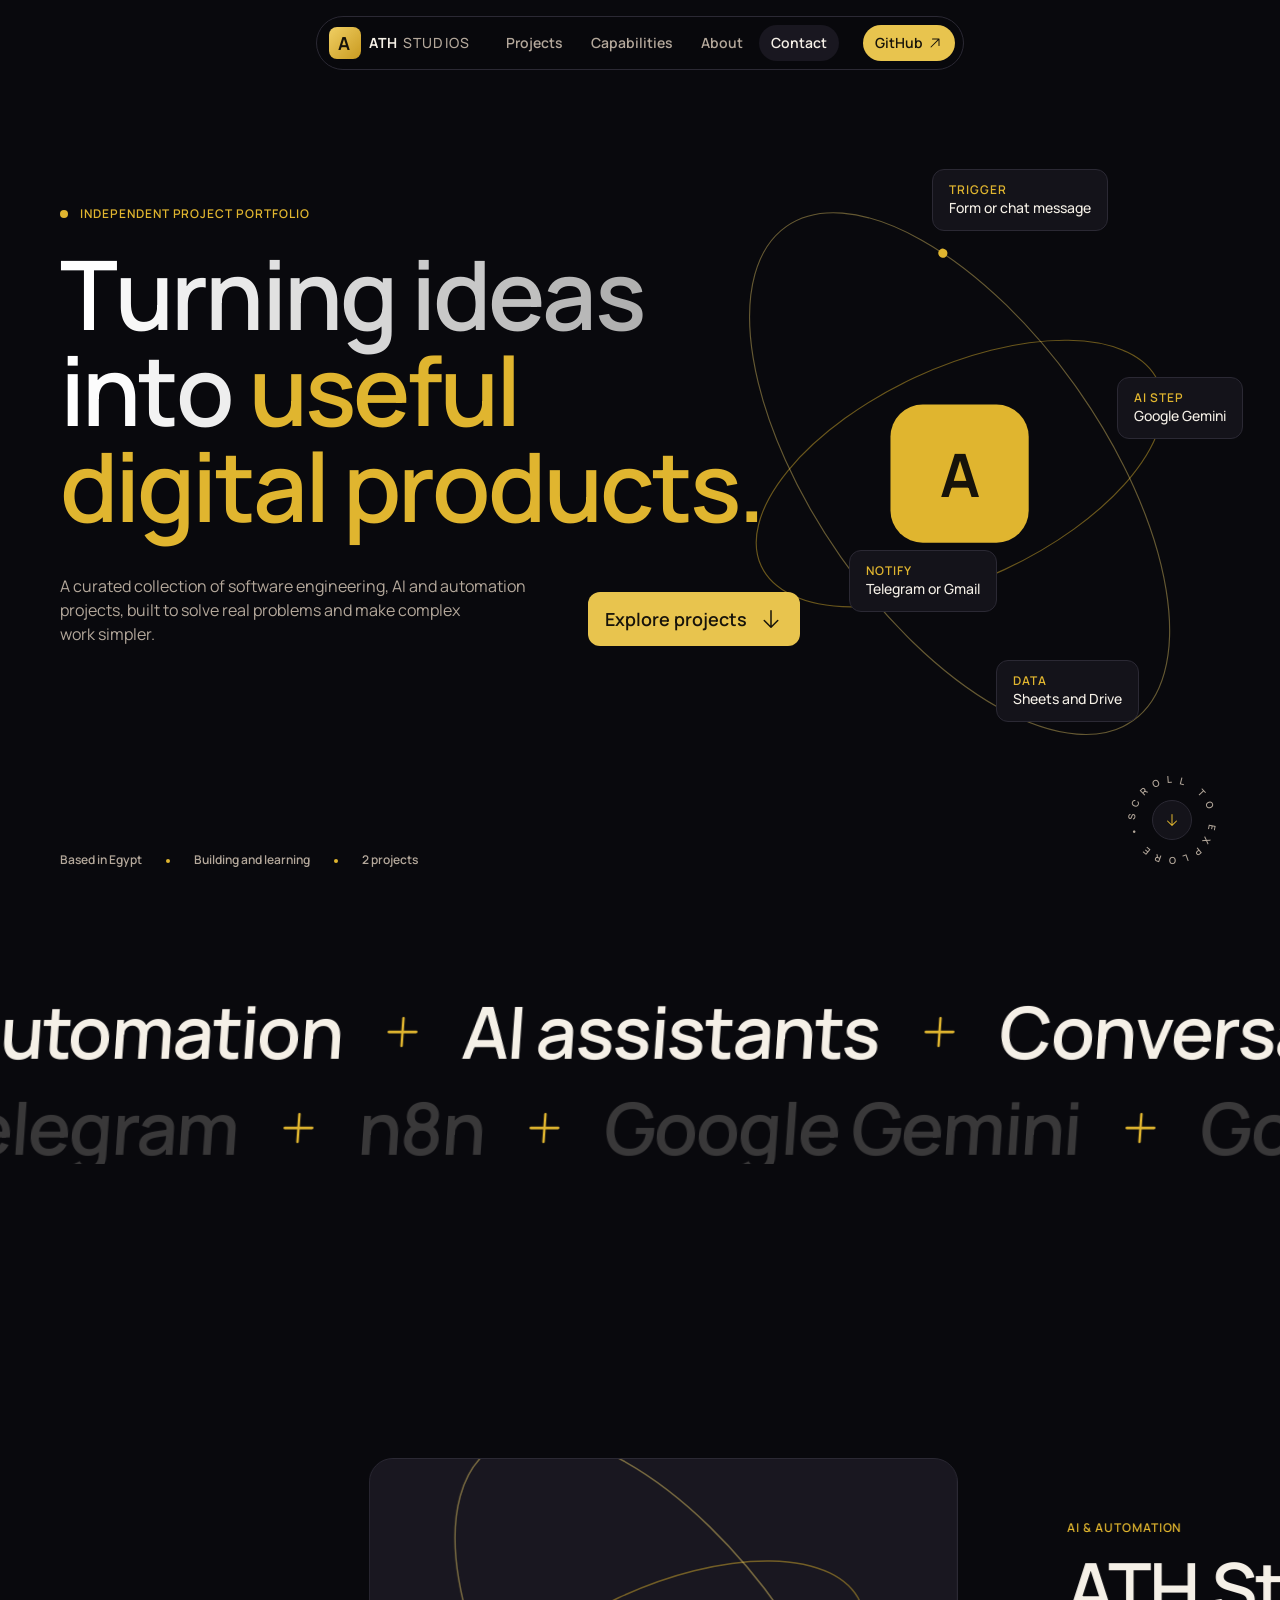
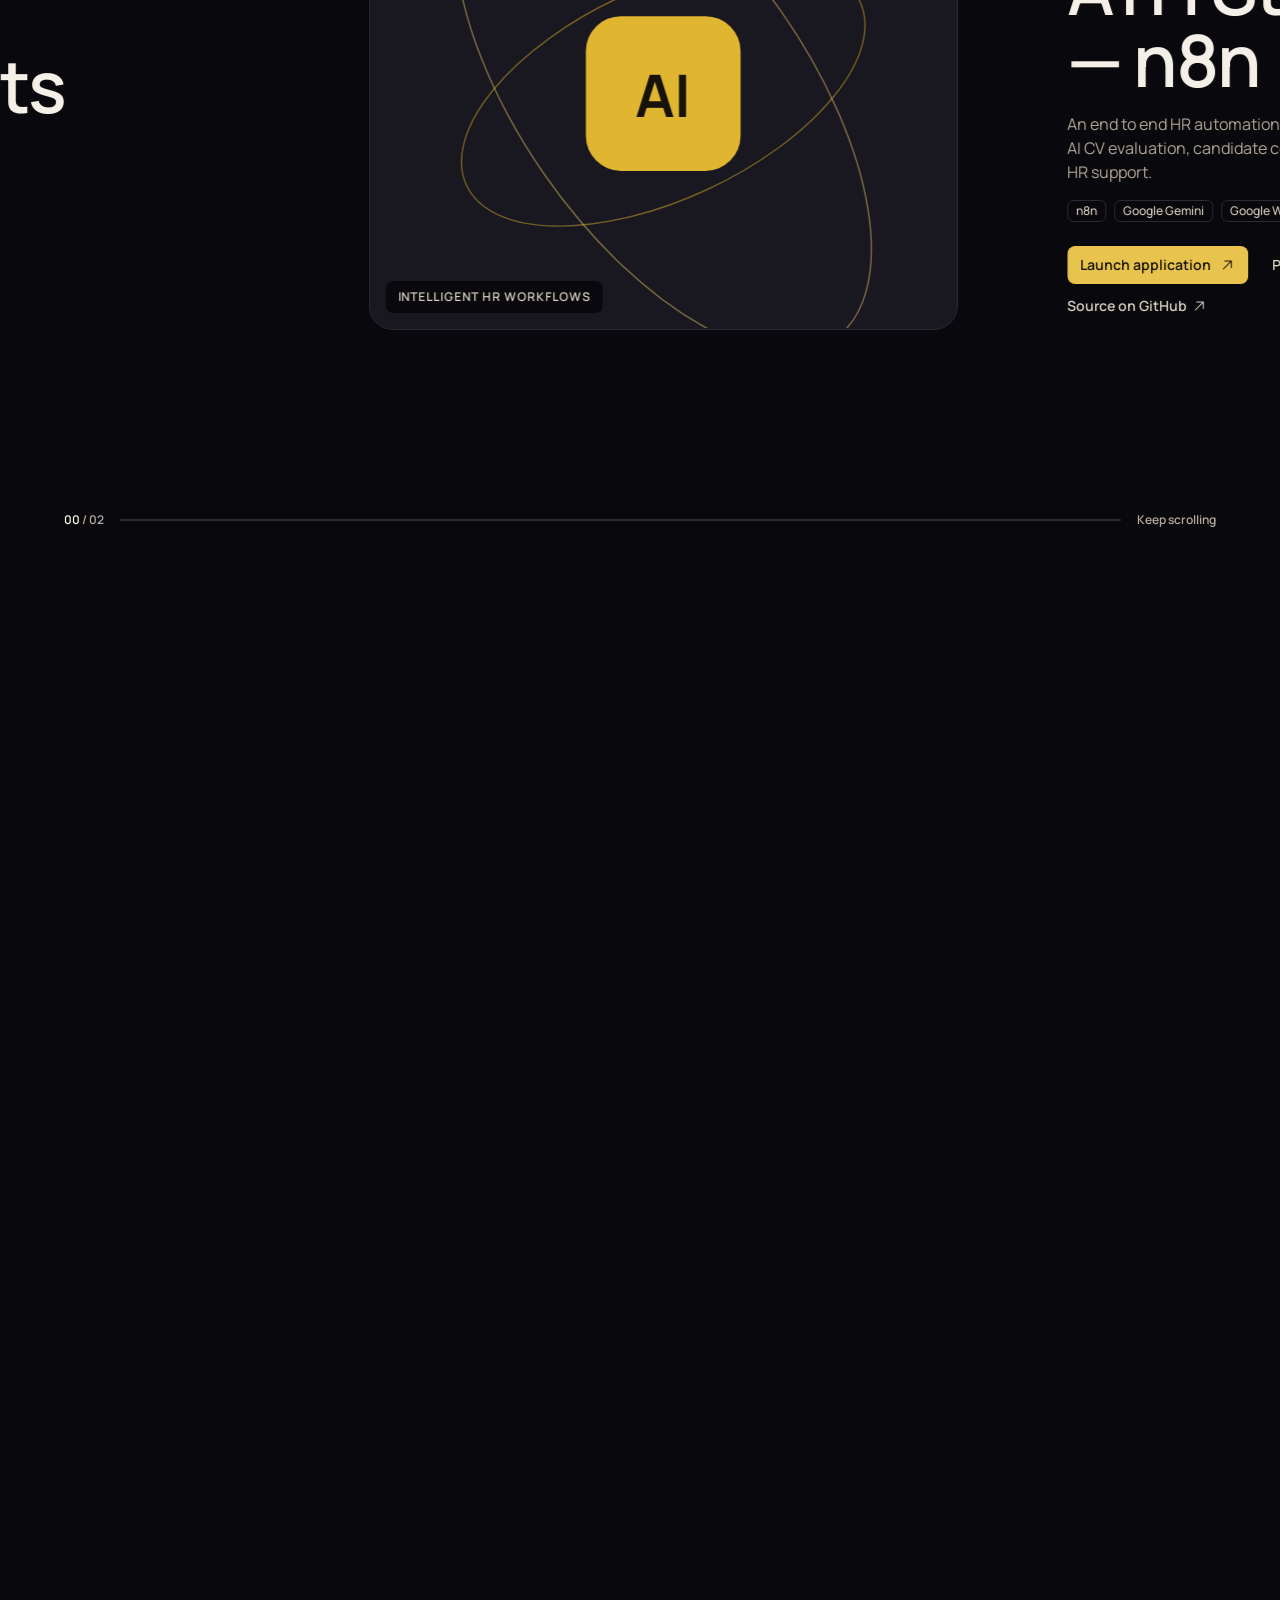
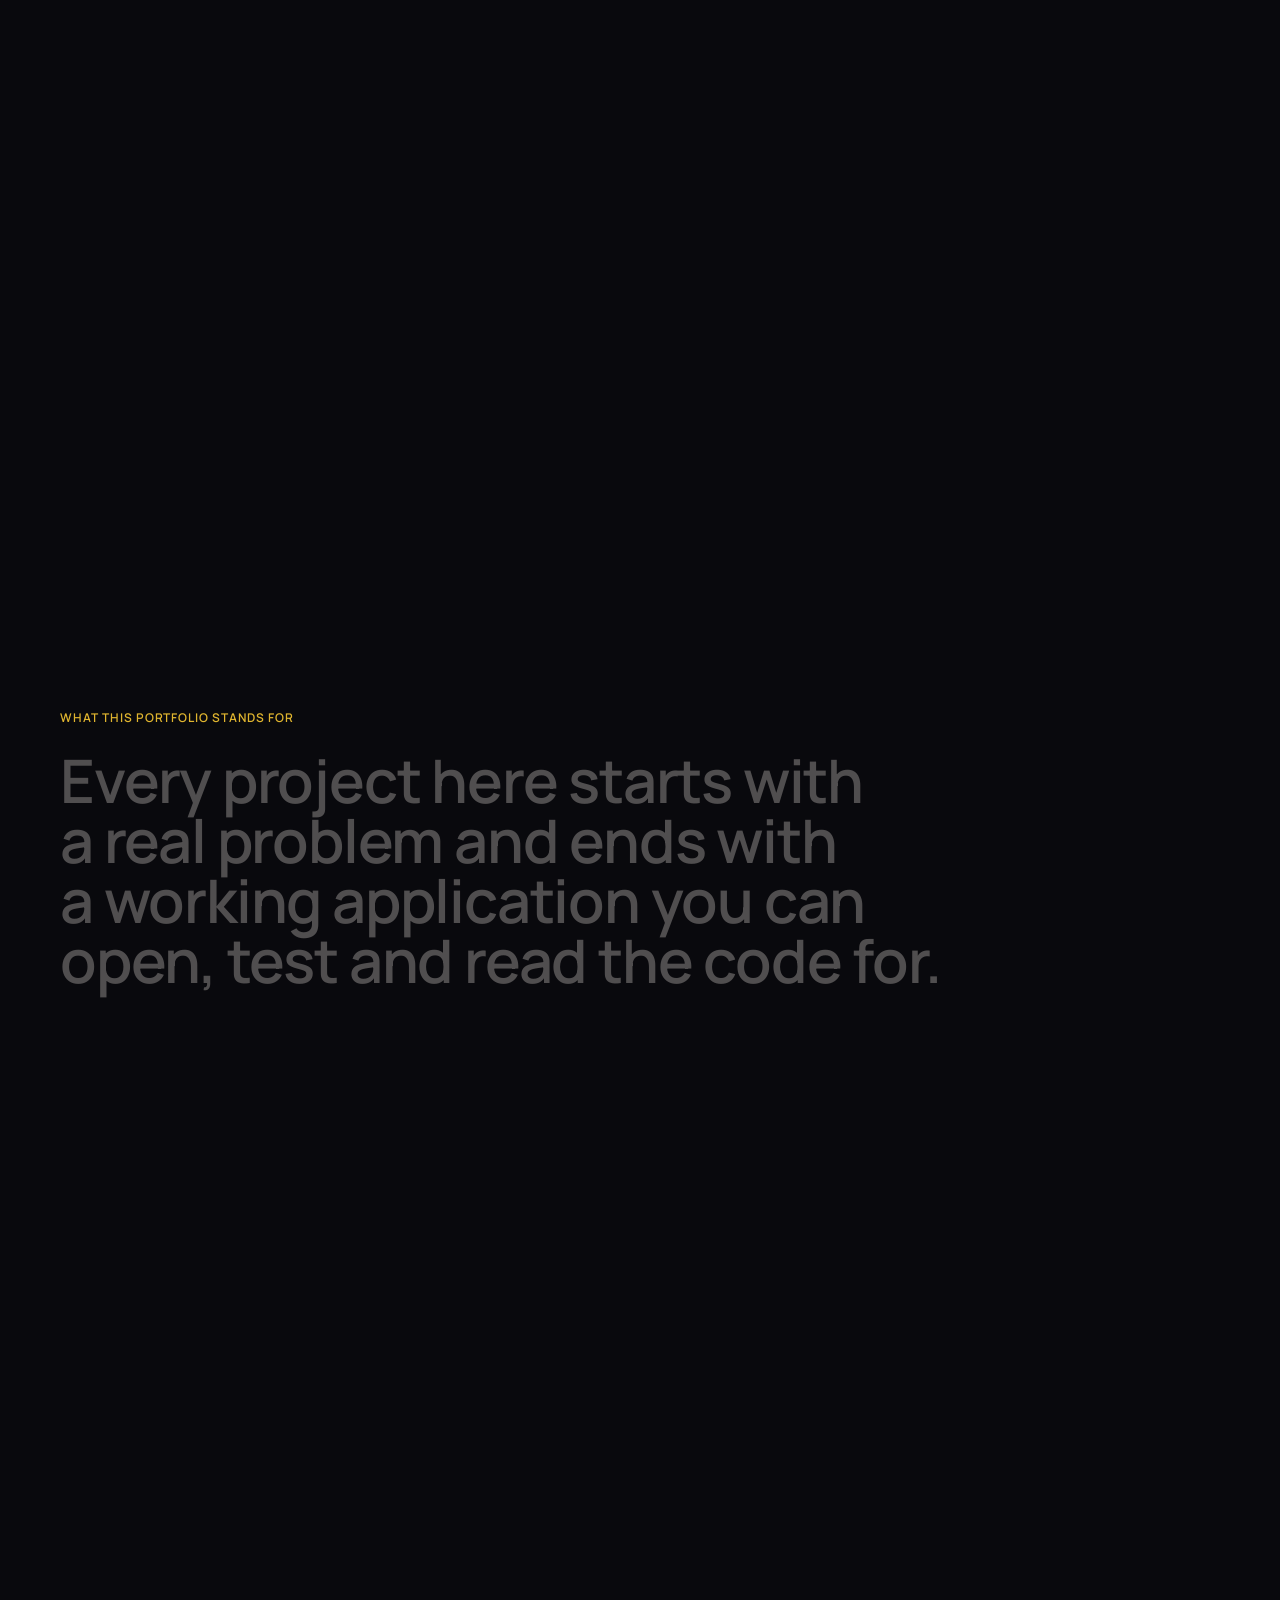
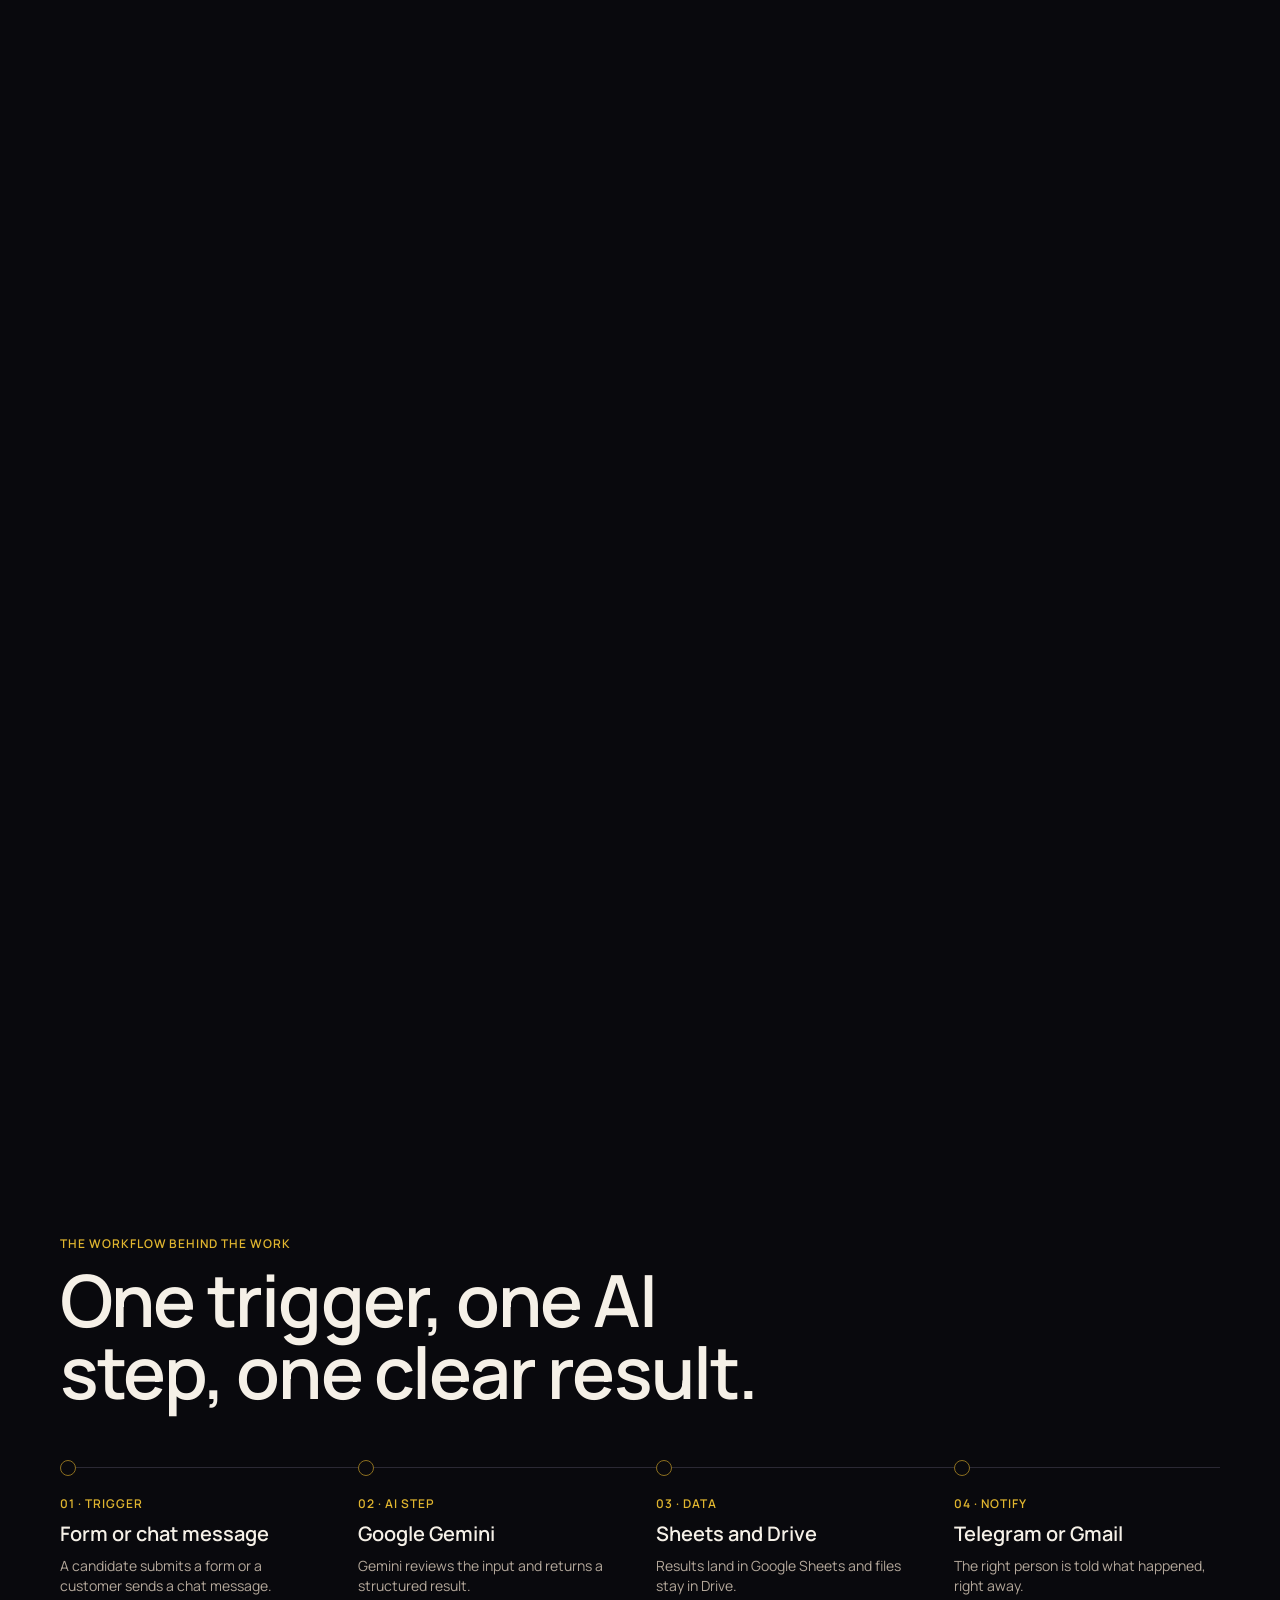
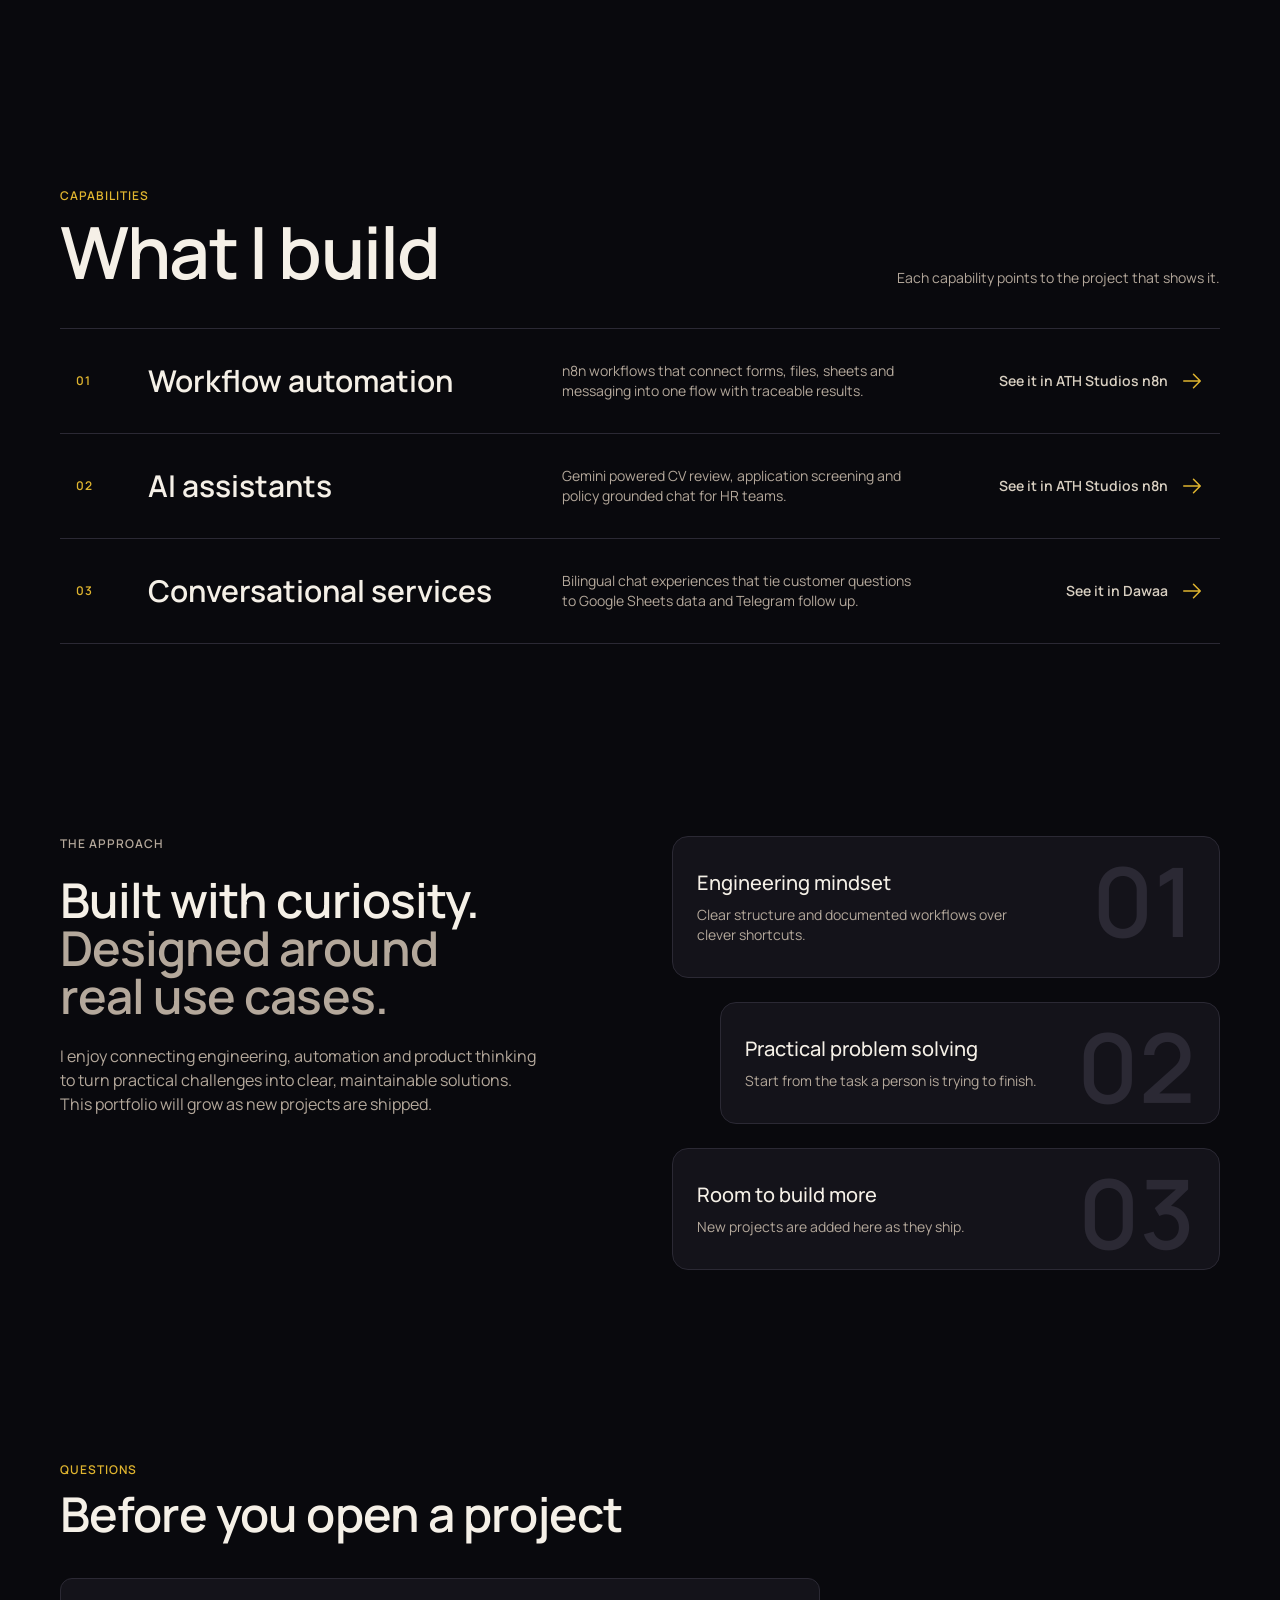
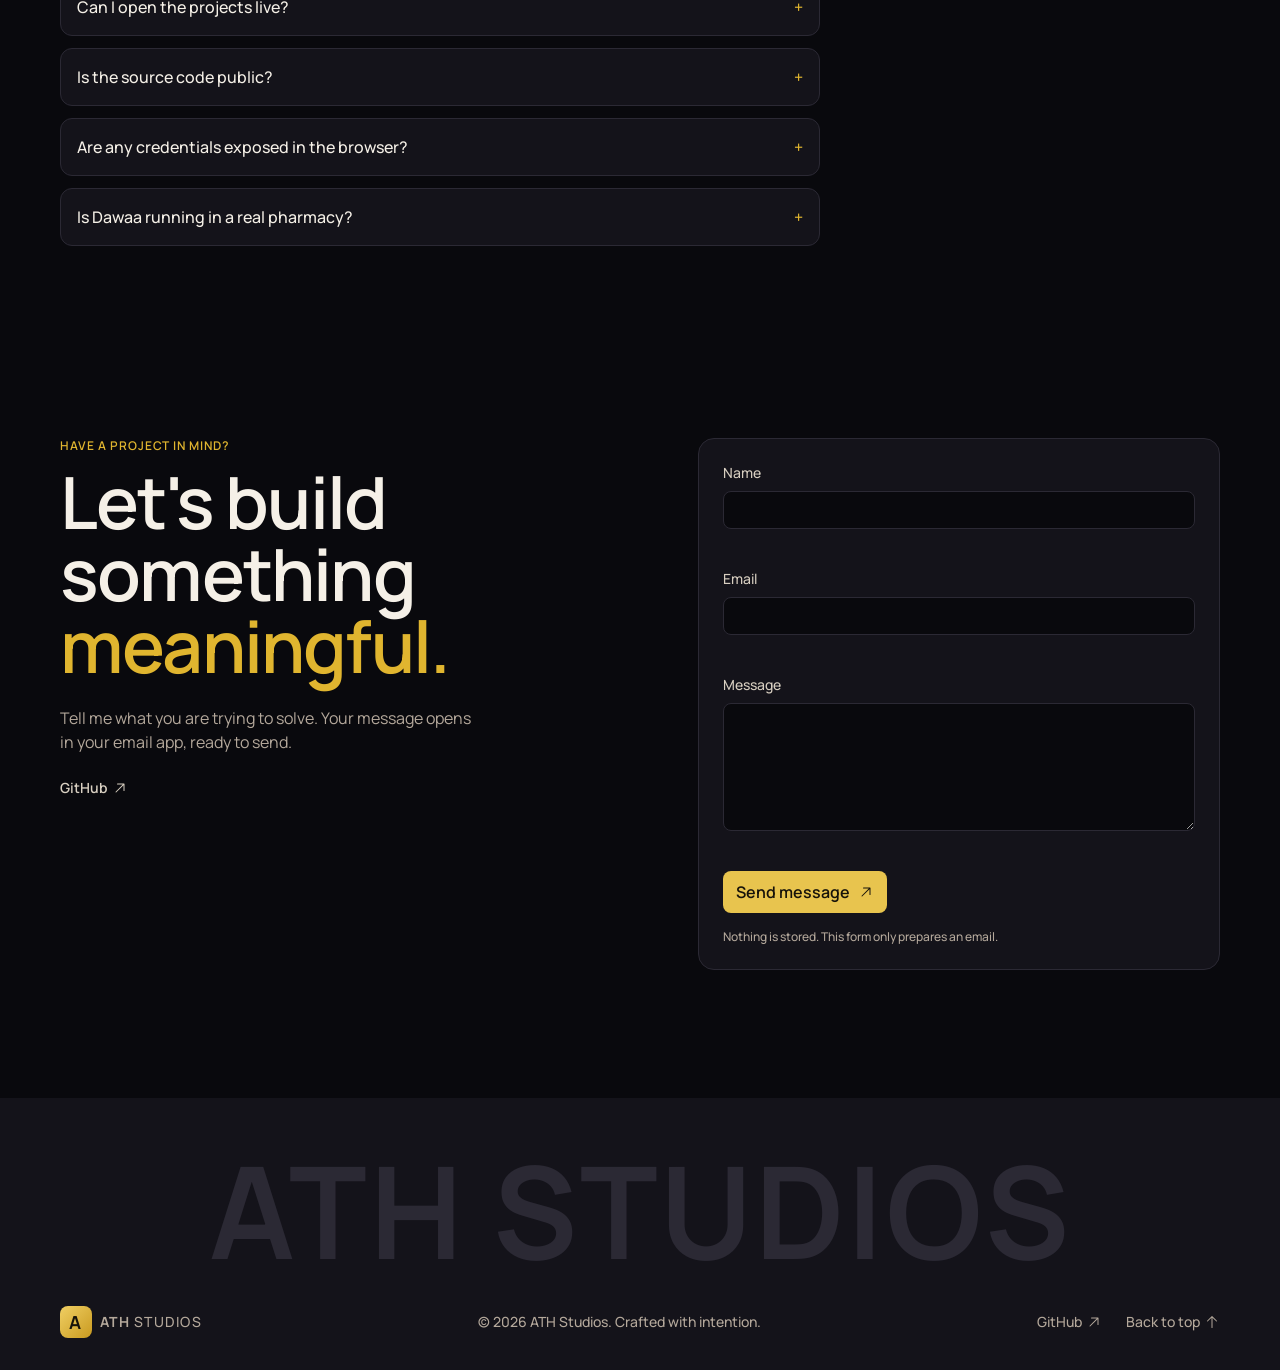
==== index.html @ 16afdf6a "Add files via upload" ====
<!doctype html>
<html lang="en">
<head>
<meta charset="utf-8"><meta name="viewport" content="width=device-width, initial-scale=1">
<title>ATH Studios | Software, AI and automation projects by Ahmed Tarek</title>
<meta name="description" content="ATH Studios is a portfolio of software engineering, AI and automation projects by Ahmed Tarek, built with n8n, Google Gemini and Google Workspace.">
<meta name="theme-color" content="#09090d"><meta name="color-scheme" content="dark"><link rel="canonical" href="https://ahmedtarek1967.github.io/ATH-Studios-Portfolio/">
<meta property="og:type" content="website"><meta property="og:title" content="ATH Studios | Selected projects"><meta property="og:description" content="Software, AI and automation projects built to solve real problems."><meta property="og:url" content="https://ahmedtarek1967.github.io/ATH-Studios-Portfolio/"><meta name="twitter:card" content="summary">
<link rel="icon" href="data:image/svg+xml,%3Csvg xmlns='http://www.w3.org/2000/svg' viewBox='0 0 32 32'%3E%3Crect width='32' height='32' rx='8' fill='%23e0b52f'/%3E%3Ctext x='16' y='23' font-size='20' font-weight='700' text-anchor='middle' font-family='sans-serif' fill='%2317130a'%3EA%3C/text%3E%3C/svg%3E">
<link rel="preload" href="assets/fonts/manrope.woff2" as="font" type="font/woff2" crossorigin>
<link rel="stylesheet" href="css/style.css">
<link rel="stylesheet" href="css/landing.css">
<script>document.documentElement.classList.add("js")</script>
<script defer src="js/projects.js"></script><script defer src="js/main.js"></script>
<script type="application/ld+json">{"@context":"https://schema.org","@graph":[{"@type":"WebSite","name":"ATH Studios","url":"https://ahmedtarek1967.github.io/ATH-Studios-Portfolio/"},{"@type":"Person","name":"Ahmed Tarek","sameAs":["https://github.com/AhmedTarek1967"]},{"@type":"FAQPage","mainEntity":[
{"@type":"Question","name":"Can I open the projects live?","acceptedAnswer":{"@type":"Answer","text":"Yes. Each project card has a Launch application button that opens the deployed page. Features that rely on n8n depend on the configured host being online."}},
{"@type":"Question","name":"Is the source code public?","acceptedAnswer":{"@type":"Answer","text":"Yes. Every project links to its public GitHub repository, including exported workflows and documentation."}},
{"@type":"Question","name":"Are any credentials exposed in the browser?","acceptedAnswer":{"@type":"Answer","text":"No. Credentials stay inside n8n, and the static pages never hold API keys or secrets."}},
{"@type":"Question","name":"Is Dawaa running in a real pharmacy?","acceptedAnswer":{"@type":"Answer","text":"No. Dawaa is a concept project that explores a bilingual chat assistant for pharmacy support."}}]}]}</script>
</head>
<body>
<!-- Phosphor icons (MIT), inlined as a sprite -->
<svg width="0" height="0" style="position:absolute" aria-hidden="true" focusable="false"><defs>
  <symbol id="i-arrow-ur" viewBox="0 0 256 256"><path fill="currentColor" d="M200,64V168a8,8,0,0,1-16,0V83.31L69.66,197.66a8,8,0,0,1-11.32-11.32L172.69,72H88a8,8,0,0,1,0-16H192A8,8,0,0,1,200,64Z"/></symbol>
  <symbol id="i-arrow-down" viewBox="0 0 256 256"><path fill="currentColor" d="M205.66,149.66l-72,72a8,8,0,0,1-11.32,0l-72-72a8,8,0,0,1,11.32-11.32L120,196.69V40a8,8,0,0,1,16,0V196.69l58.34-58.35a8,8,0,0,1,11.32,11.32Z"/></symbol>
  <symbol id="i-arrow-right" viewBox="0 0 256 256"><path fill="currentColor" d="M221.66,133.66l-72,72a8,8,0,0,1-11.32-11.32L196.69,136H40a8,8,0,0,1,0-16H196.69L138.34,61.66a8,8,0,0,1,11.32-11.32l72,72A8,8,0,0,1,221.66,133.66Z"/></symbol>
  <symbol id="i-arrow-up" viewBox="0 0 256 256"><path fill="currentColor" d="M205.66,117.66a8,8,0,0,1-11.32,0L136,59.31V216a8,8,0,0,1-16,0V59.31L61.66,117.66a8,8,0,0,1-11.32-11.32l72-72a8,8,0,0,1,11.32,0l72,72A8,8,0,0,1,205.66,117.66Z"/></symbol>
  <symbol id="i-plus" viewBox="0 0 256 256"><path fill="currentColor" d="M224,128a8,8,0,0,1-8,8H136v80a8,8,0,0,1-16,0V136H40a8,8,0,0,1,0-16h80V40a8,8,0,0,1,16,0v80h80A8,8,0,0,1,224,128Z"/></symbol>
</defs></svg>

<div class="intro" id="intro" aria-hidden="true"><div class="intro-core"><svg class="intro-ring" viewBox="0 0 120 120"><circle cx="60" cy="60" r="56" fill="none" stroke="#e0b52f" stroke-width="1.5" pathLength="1"/></svg><span class="brand-mark">A</span></div><p class="intro-name caption-3">ATH STUDIOS</p></div>
<div class="progress" id="progress" aria-hidden="true"></div>
<div class="cursor" id="cursor" aria-hidden="true"><span class="cursor-ring"></span><span class="cursor-label caption-3"></span></div>

<a class="skip button-sm" href="#main">Skip to content</a>
<div class="nav-wrap" id="top"><header class="site-header" id="site-header">
  <a class="brand" href="index.html" aria-label="ATH Studios home"><span class="brand-mark">A</span><span>ATH<span class="brand-muted"> STUDIOS</span></span></a>
  <nav class="nav button-sm" aria-label="Primary"><a href="#projects">Projects</a><a href="#capabilities">Capabilities</a><a href="#about">About</a><a href="#contact">Contact</a></nav>
  <a class="header-cta button-sm" href="https://github.com/AhmedTarek1967" target="_blank" rel="noopener noreferrer">GitHub <svg class="ico" aria-hidden="true"><use href="#i-arrow-ur"/></svg></a>
  <button class="menu-toggle" id="menu-toggle" aria-label="Open menu" aria-expanded="false" aria-controls="menu-panel"><span></span><span></span></button>
</header></div>
<div class="menu-panel" id="menu-panel"><a class="nav-link" style="--i:0" href="#projects">Projects</a><a class="nav-link" style="--i:1" href="#capabilities">Capabilities</a><a class="nav-link" style="--i:2" href="#about">About</a><a class="nav-link" style="--i:3" href="#contact">Contact</a><a class="nav-link" style="--i:4" href="https://github.com/AhmedTarek1967" target="_blank" rel="noopener noreferrer">GitHub</a></div>

<main id="main">
  <!-- HERO -->
  <section class="hero" id="hero" aria-labelledby="hero-title">
    <div class="orbit-pos" data-in style="--d:300" aria-hidden="true">
      <div class="orbit" id="orbit">
        <svg viewBox="0 0 600 600" class="orbit-svg" role="presentation">
          <defs><path id="path-a" d="M110,300a190,92 0 1 0 380,0a190,92 0 1 0 -380,0"/><path id="path-b" d="M38,300a262,126 0 1 0 524,0a262,126 0 1 0 -524,0"/></defs>
          <g class="spin spin-a"><g transform="rotate(-25 300 300)"><use href="#path-a" fill="none" stroke="#e0b52f" stroke-opacity=".45" vector-effect="non-scaling-stroke"/><circle r="5" fill="#f1d77c"><animateMotion dur="16s" repeatCount="indefinite"><mpath href="#path-a"/></animateMotion></circle></g></g>
          <g class="spin spin-b"><g transform="rotate(55 300 300)"><use href="#path-b" fill="none" stroke="#f0d36c" stroke-opacity=".4" vector-effect="non-scaling-stroke"/><circle r="4" fill="#e0b52f"><animateMotion dur="24s" repeatCount="indefinite" keyPoints="1;0" keyTimes="0;1" calcMode="linear"><mpath href="#path-b"/></animateMotion></circle></g></g>
          <g class="core"><rect x="240" y="240" width="120" height="120" rx="28" fill="#e0b52f"/><text x="300" y="320" text-anchor="middle" font-family="Manrope,sans-serif" font-weight="700" font-size="52" fill="#17130a">A</text></g>
        </svg>
        <div class="chip-pos" data-depth="1.6" style="left:46%;top:6%"><div class="chip" data-in style="--d:1100"><div class="chip-body" style="--b:0s"><p class="caption-3 chip-k">Trigger</p><p class="title-4">Form or chat message</p></div></div></div>
        <div class="chip-pos" data-depth="2.4" style="right:9%;top:36%"><div class="chip" data-in style="--d:1250"><div class="chip-body" style="--b:-2s"><p class="caption-3 chip-k">AI step</p><p class="title-4">Google Gemini</p></div></div></div>
        <div class="chip-pos" data-depth="1.2" style="right:24%;bottom:14%"><div class="chip" data-in style="--d:1400"><div class="chip-body" style="--b:-4s"><p class="caption-3 chip-k">Data</p><p class="title-4">Sheets and Drive</p></div></div></div>
        <div class="chip-pos chip-pos-4" data-depth="2" style="left:34%;bottom:30%"><div class="chip" data-in style="--d:1550"><div class="chip-body" style="--b:-1s"><p class="caption-3 chip-k">Notify</p><p class="title-4">Telegram or Gmail</p></div></div></div>
      </div>
    </div>

    <div class="container hero-grid">
      <div class="hero-main" id="hero-main">
        <p class="eyebrow caption-3 hero-eyebrow" data-in style="--d:0"><span class="pulse" aria-hidden="true"></span>Independent project portfolio</p>
        <h1 class="display-1 hero-title" id="hero-title" data-split="chars">Turning ideas into <span class="accent">useful digital products.</span></h1>
        <div class="hero-lower">
          <p class="hero-copy body-3" data-in style="--d:900">A curated collection of software engineering, AI and automation projects, built to solve real problems and make complex work simpler.</p>
          <div data-in style="--d:1050"><a class="button button-primary button-lg cta" href="#projects" data-magnetic data-cursor="Go"><span class="roll"><span>Explore projects</span><span aria-hidden="true">Explore projects</span></span><svg class="ico" aria-hidden="true"><use href="#i-arrow-down"/></svg></a></div>
        </div>
      </div>
      <div class="hero-foot" data-in style="--d:1300">
        <p class="hero-meta caption-3"><span>Based in Egypt</span><span>Building and learning</span><span id="project-count">2 projects</span></p>
        <a class="scroll-badge" href="#projects" aria-label="Scroll to projects" data-cursor="Scroll">
          <svg viewBox="0 0 120 120" class="badge-text" aria-hidden="true"><defs><path id="circ" d="M60,60m-46,0a46,46 0 1,1 92,0a46,46 0 1,1 -92,0"/></defs><text class="caption-3" fill="#b4a89b"><textPath href="#circ" textLength="280" lengthAdjust="spacing">SCROLL TO EXPLORE •</textPath></text></svg>
          <span class="badge-core"><svg class="ico" aria-hidden="true"><use href="#i-arrow-down"/></svg></span>
        </a>
      </div>
    </div>
  </section>

  <!-- MARQUEE -->
  <section class="marquee" aria-label="Capabilities and tools">
    <div class="mq" data-dir="-1"><div class="mq-track"></div></div>
    <div class="mq mq-outline" data-dir="1"><div class="mq-track"></div></div>
  </section>

  <!-- PROJECTS: pinned horizontal showcase -->
  <section class="showcase" id="projects" aria-labelledby="projects-title">
    <div class="pin">
      <div class="track" id="track"></div>
      <div class="show-ui" aria-hidden="true"><span class="caption-3 show-count"><b id="show-now">00</b> / <span id="show-total">02</span></span><span class="show-bar"><i id="show-fill"></i></span><span class="caption-3 show-hint">Keep scrolling</span></div>
    </div>
    <noscript><div class="container"><p class="body-3 muted">JavaScript is needed to list projects here. Open <a class="text-link" href="projects/ath-studios/">ATH Studios n8n</a> or <a class="text-link" href="projects/dawaa/">Dawaa</a> directly.</p></div></noscript>
  </section>

  <!-- STATEMENT: mandatory tagline reveal -->
  <section class="statement" id="statement" aria-label="What this portfolio stands for">
    <div class="stmt-pin"><div class="container">
      <p class="eyebrow caption-3 stmt-eyebrow">What this portfolio stands for</p>
      <p class="heading-1 stmt-text" id="tagline">Every project here starts with a real problem and ends with a working application you can open, test and read the code for.</p>
    </div></div>
  </section>

  <!-- PROCESS -->
  <section class="section container process" id="process" aria-labelledby="process-title">
    <div class="section-head"><div><p class="eyebrow caption-3" data-fade>The workflow behind the work</p><h2 class="display-2" id="process-title" data-split>One trigger, one AI step, one clear result.</h2></div></div>
    <ol class="steps" id="steps">
      <li class="step"><span class="step-dot" aria-hidden="true"></span><p class="caption-3 chip-k">01 · Trigger</p><h3 class="heading-6">Form or chat message</h3><p class="body-6">A candidate submits a form or a customer sends a chat message.</p></li>
      <li class="step"><span class="step-dot" aria-hidden="true"></span><p class="caption-3 chip-k">02 · AI step</p><h3 class="heading-6">Google Gemini</h3><p class="body-6">Gemini reviews the input and returns a structured result.</p></li>
      <li class="step"><span class="step-dot" aria-hidden="true"></span><p class="caption-3 chip-k">03 · Data</p><h3 class="heading-6">Sheets and Drive</h3><p class="body-6">Results land in Google Sheets and files stay in Drive.</p></li>
      <li class="step"><span class="step-dot" aria-hidden="true"></span><p class="caption-3 chip-k">04 · Notify</p><h3 class="heading-6">Telegram or Gmail</h3><p class="body-6">The right person is told what happened, right away.</p></li>
    </ol>
  </section>

  <!-- CAPABILITIES -->
  <section class="section container" id="capabilities" aria-labelledby="cap-title">
    <div class="section-head"><div><p class="eyebrow caption-3" data-fade>Capabilities</p><h2 class="display-2" id="cap-title" data-split>What I build</h2></div><p class="body-6" data-fade>Each capability points to the project that shows it.</p></div>
    <ul class="rows">
      <li class="row" data-row><span class="rule" aria-hidden="true"><i></i></span><a class="row-in" href="projects/ath-studios/" data-cursor="View"><span class="num caption-3">01</span><h3 class="heading-4 row-title">Workflow automation</h3><p class="body-6 row-text">n8n workflows that connect forms, files, sheets and messaging into one flow with traceable results.</p><span class="row-go button-sm"><span class="row-link">See it in ATH Studios n8n</span><svg class="ico ico-lg" aria-hidden="true"><use href="#i-arrow-right"/></svg></span></a></li>
      <li class="row" data-row><span class="rule" aria-hidden="true"><i></i></span><a class="row-in" href="projects/ath-studios/" data-cursor="View"><span class="num caption-3">02</span><h3 class="heading-4 row-title">AI assistants</h3><p class="body-6 row-text">Gemini powered CV review, application screening and policy grounded chat for HR teams.</p><span class="row-go button-sm"><span class="row-link">See it in ATH Studios n8n</span><svg class="ico ico-lg" aria-hidden="true"><use href="#i-arrow-right"/></svg></span></a></li>
      <li class="row" data-row><span class="rule" aria-hidden="true"><i></i></span><a class="row-in" href="projects/dawaa/" data-cursor="View"><span class="num caption-3">03</span><h3 class="heading-4 row-title">Conversational services</h3><p class="body-6 row-text">Bilingual chat experiences that tie customer questions to Google Sheets data and Telegram follow up.</p><span class="row-go button-sm"><span class="row-link">See it in Dawaa</span><svg class="ico ico-lg" aria-hidden="true"><use href="#i-arrow-right"/></svg></span></a></li>
      <li class="row-end" aria-hidden="true"><span class="rule"><i></i></span></li>
    </ul>
  </section>

  <!-- ABOUT -->
  <section class="section container about" id="about" aria-labelledby="about-title">
    <div class="about-lead">
      <p class="eyebrow caption-3" data-fade>The approach</p>
      <h2 class="heading-2" id="about-title" data-split>Built with curiosity. <span class="muted">Designed around real use cases.</span></h2>
      <p class="body-3" data-fade>I enjoy connecting engineering, automation and product thinking to turn practical challenges into clear, maintainable solutions. This portfolio will grow as new projects are shipped.</p>
    </div>
    <div class="principles">
      <div class="principle" data-fade><span class="big-num" aria-hidden="true">01</span><h3 class="title-1">Engineering mindset</h3><p class="body-6">Clear structure and documented workflows over clever shortcuts.</p></div>
      <div class="principle" data-fade><span class="big-num" aria-hidden="true">02</span><h3 class="title-1">Practical problem solving</h3><p class="body-6">Start from the task a person is trying to finish.</p></div>
      <div class="principle" data-fade><span class="big-num" aria-hidden="true">03</span><h3 class="title-1">Room to build more</h3><p class="body-6">New projects are added here as they ship.</p></div>
    </div>
  </section>

  <!-- FAQ -->
  <section class="section container" id="faq" aria-labelledby="faq-title">
    <div class="section-head"><div><p class="eyebrow caption-3" data-fade>Questions</p><h2 class="heading-2" id="faq-title" data-split>Before you open a project</h2></div></div>
    <div class="faq" data-fade>
      <details><summary class="title-3">Can I open the projects live?</summary><p class="body-6">Yes. Each project card has a Launch application button that opens the deployed page. Features that rely on n8n depend on the configured host being online.</p></details>
      <details><summary class="title-3">Is the source code public?</summary><p class="body-6">Yes. Every project links to its public GitHub repository, including exported workflows and documentation.</p></details>
      <details><summary class="title-3">Are any credentials exposed in the browser?</summary><p class="body-6">No. Credentials stay inside n8n, and the static pages never hold API keys or secrets.</p></details>
      <details><summary class="title-3">Is Dawaa running in a real pharmacy?</summary><p class="body-6">No. Dawaa is a concept project that explores a bilingual chat assistant for pharmacy support.</p></details>
    </div>
  </section>

  <!-- CONTACT -->
  <section class="section container contact" id="contact" aria-labelledby="contact-title">
    <div>
      <p class="eyebrow caption-3" data-fade>Have a project in mind?</p>
      <h2 class="display-2" id="contact-title" data-split>Let's build something <span class="accent">meaningful.</span></h2>
      <p class="lead body-3" data-fade>Tell me what you are trying to solve. Your message opens in your email app, ready to send.</p>
      <div class="links button-sm" data-fade><a class="text-link" href="https://github.com/AhmedTarek1967" target="_blank" rel="noopener noreferrer">GitHub <svg class="ico" aria-hidden="true"><use href="#i-arrow-ur"/></svg></a></div>
    </div>
    <form id="contact-form" novalidate data-email="ahmed.tarek@example.com" data-fade>
      <label class="title-4">Name<input name="name" autocomplete="name" required aria-describedby="e-name"><span class="err caption-4" id="e-name"></span></label>
      <label class="title-4">Email<input name="email" type="email" autocomplete="email" required aria-describedby="e-email"><span class="err caption-4" id="e-email"></span></label>
      <label class="title-4">Message<textarea name="message" required aria-describedby="e-message"></textarea><span class="err caption-4" id="e-message"></span></label>
      <button class="button button-primary button-md" type="submit" data-magnetic>Send message <svg class="ico" aria-hidden="true"><use href="#i-arrow-ur"/></svg></button>
      <p class="note caption-4" id="form-status" role="status">Nothing is stored. This form only prepares an email.</p>
    </form>
  </section>
</main>

<footer class="site-footer"><div class="container">
  <p class="wordmark" aria-hidden="true">ATH STUDIOS</p>
  <div class="foot caption-1"><a class="brand" href="index.html"><span class="brand-mark">A</span><span>ATH<span class="brand-muted"> STUDIOS</span></span></a><span>© <span id="year">2026</span> ATH Studios. Crafted with intention.</span><nav aria-label="Footer"><a href="https://github.com/AhmedTarek1967" target="_blank" rel="noopener noreferrer">GitHub <svg class="ico" aria-hidden="true"><use href="#i-arrow-ur"/></svg></a><a href="#top">Back to top <svg class="ico" aria-hidden="true"><use href="#i-arrow-up"/></svg></a></nav></div>
</div></footer>
</body></html>
---- css/style.css ----
@font-face{font-family:Manrope;src:url(../assets/fonts/manrope.woff2) format("woff2");font-weight:200 800;font-style:normal;font-display:swap}
:root{--bg:#09090d;--panel:#14131a;--panel2:#191720;--line:#2b2934;--text:#f5f0e7;--muted:#b4a89b;--soft:#d8cfc1;--gold:#e0b52f;--gold-hi:#f1d77c;--gold-btn:#e8c44e;--on-gold:#17130a;--dim:rgb(245 240 231/.3);--max:1160px;--ease:cubic-bezier(0.22,1,0.36,1)}
*{box-sizing:border-box}html{scroll-behavior:smooth;scroll-padding-top:96px;-webkit-text-size-adjust:100%}
body{margin:0;background:var(--bg);color:var(--text);font:400 16px/24px Manrope,system-ui,sans-serif;font-style:normal;overflow-x:hidden}
a{color:inherit;text-decoration:none}h1,h2,h3,h4,p,ul{margin:0}ul{padding:0;list-style:none}img,svg{max-width:100%;display:block}
.container{width:min(var(--max),calc(100% - 48px));margin-inline:auto}
:focus-visible{outline:2px solid var(--gold);outline-offset:2px;border-radius:4px}
.skip{position:absolute;left:16px;top:-80px;z-index:100;background:var(--gold-btn);color:var(--on-gold);padding:8px 12px;border-radius:8px}.skip:focus{top:16px}
/* text styles */
.heading-1{font-size:60px;line-height:60px;font-weight:600;letter-spacing:-.02em;text-wrap:balance}.heading-2{font-size:48px;line-height:48px;font-weight:600;letter-spacing:-.02em;text-wrap:balance}.heading-3{font-size:36px;line-height:40px;font-weight:600;letter-spacing:-.01em;text-wrap:balance}.heading-4{font-size:30px;line-height:36px;font-weight:600;text-wrap:balance}.heading-5{font-size:24px;line-height:32px;font-weight:600;text-wrap:balance}.heading-6{font-size:20px;line-height:28px;font-weight:600}
.title-1{font-size:20px;line-height:28px;font-weight:500}.title-2{font-size:18px;line-height:28px;font-weight:500}.title-3{font-size:16px;line-height:24px;font-weight:500}.title-4{font-size:14px;line-height:20px;font-weight:500}
.body-2{font-size:16px;line-height:24px;font-weight:500}.body-3{font-size:16px;line-height:24px;font-weight:400;text-wrap:pretty}.body-6{font-size:14px;line-height:20px;font-weight:400;text-wrap:pretty}
.button-md{font-size:16px;line-height:24px;font-weight:600}.button-sm{font-size:14px;line-height:20px;font-weight:600}
.caption-1{font-size:14px;line-height:20px;font-weight:500}.caption-3{font-size:12px;line-height:16px;font-weight:600}.caption-4{font-size:12px;line-height:16px;font-weight:500}
.eyebrow{color:var(--gold);letter-spacing:.08em;text-transform:uppercase}.muted{color:var(--muted)}.gradient-text{background:linear-gradient(100deg,#f3d66d 8%,#d6a51f 95%);-webkit-background-clip:text;background-clip:text;color:transparent}
/* nav */
.nav-wrap{position:fixed;top:16px;left:0;right:0;z-index:50;display:flex;justify-content:center;pointer-events:none}
.site-header{pointer-events:auto;display:flex;align-items:center;gap:24px;padding:8px 8px 8px 12px;border:1px solid var(--line);border-radius:9999px;background:rgb(9 9 13/.72);-webkit-backdrop-filter:blur(16px);backdrop-filter:blur(16px)}
.brand{display:flex;align-items:center;gap:8px;font-weight:700;font-size:14px;line-height:20px;letter-spacing:.09em}.brand-mark{display:grid;place-items:center;width:32px;height:32px;border-radius:8px;background:linear-gradient(135deg,#f0cf63,#c99a20);color:var(--on-gold);font-size:18px}.brand-muted{color:var(--muted);font-weight:500}
.nav{display:flex;gap:4px}.nav a{padding:8px 12px;border-radius:9999px;color:var(--muted);transition:color .3s var(--ease),background-color .3s var(--ease)}.nav a:hover{color:var(--text);background:var(--panel2)}.nav a.active{color:var(--text);background:var(--panel2)}
.header-cta{padding:8px 12px;border-radius:9999px;background:var(--gold-btn);color:var(--on-gold);transition:background-color .3s var(--ease),transform .5s var(--ease)}.header-cta:hover{background:var(--gold-hi)}.header-cta:active{transform:scale(.98)}
.menu-toggle{display:none;width:40px;height:40px;border:0;border-radius:9999px;background:var(--panel2);cursor:pointer;position:relative}.menu-toggle span{position:absolute;left:12px;width:16px;height:2px;background:var(--text);border-radius:2px;transition:transform .5s var(--ease)}.menu-toggle span:first-child{top:15px}.menu-toggle span:last-child{top:23px}
.menu-open .menu-toggle span:first-child{transform:translateY(4px) rotate(45deg)}.menu-open .menu-toggle span:last-child{transform:translateY(-4px) rotate(-45deg)}
.menu-panel{display:none}
/* buttons */
.button{display:inline-flex;align-items:center;justify-content:center;gap:8px;padding:8px 12px;border-radius:8px;border:1px solid transparent;cursor:pointer;font-family:inherit;transition:background-color .3s var(--ease),border-color .3s var(--ease),transform .5s var(--ease)}.button:hover{transform:translateY(-2px)}.button:active{transform:scale(.98)}
.button-primary{background:var(--gold-btn);color:var(--on-gold)}.button-primary:hover{background:var(--gold-hi)}.button-quiet{border-color:var(--line);color:var(--soft);background:var(--panel)}.button-quiet:hover{border-color:#9b7b21}
.text-link{color:var(--soft);display:inline-flex;gap:4px;transition:color .3s var(--ease)}.text-link:hover{color:var(--gold)}
/* hero */
.hero{padding:160px 0 96px;text-align:center}.hero h1{max-width:680px;margin:24px auto 16px}.hero-copy{max-width:680px;margin:0 auto;color:var(--muted)}.hero-actions{margin-top:32px;display:flex;justify-content:center}
.flow{list-style:none;padding:0;margin:64px auto 0;display:grid;grid-template-columns:repeat(4,1fr);gap:24px;max-width:960px;text-align:left;position:relative}.flow li{position:relative;padding:16px;border:1px solid var(--line);border-radius:12px;background:var(--panel)}.flow li:not(:last-child)::after{content:"";position:absolute;top:50%;right:-24px;width:24px;height:1px;background:var(--gold)}.flow .caption-3{color:var(--gold);text-transform:uppercase;letter-spacing:.08em}.flow .title-3{margin-top:4px}
.hero-meta{margin-top:32px;display:flex;justify-content:center;flex-wrap:wrap;gap:8px 24px;color:var(--muted)}.hero-meta span+span::before{content:"";display:inline-block;width:4px;height:4px;border-radius:50%;background:var(--gold);margin-right:24px;vertical-align:middle}
/* sections */
.section{padding:96px 0}.section-head{display:flex;justify-content:space-between;align-items:end;gap:32px;margin-bottom:40px}.section-head h2{margin-top:8px}.section-head>p{max-width:360px;color:var(--muted)}
.filter-row{display:flex;gap:8px;margin-bottom:24px;flex-wrap:wrap}.filter{border:1px solid var(--line);background:transparent;color:var(--muted);border-radius:9999px;padding:8px 12px;font-family:inherit;cursor:pointer;transition:color .3s var(--ease),border-color .3s var(--ease),background-color .3s var(--ease)}.filter:hover{color:var(--text);border-color:#9b7b21}.filter.active{color:var(--text);border-color:#9b7b21;background:rgb(224 181 47/.10)}
.project-grid{display:grid;grid-template-columns:repeat(2,minmax(0,1fr));gap:24px}
.project-card{padding:8px 8px 24px;border:1px solid var(--line);border-radius:16px;background:var(--panel);transition:transform .5s var(--ease),border-color .3s var(--ease)}.project-card:hover{transform:translateY(-4px);border-color:#8d7020}
.art{display:grid;place-items:center;height:208px;border-radius:8px;background:var(--panel2);position:relative;overflow:hidden}.art svg{width:100%;height:100%}.art-caption{position:absolute;left:16px;bottom:16px;color:var(--soft);letter-spacing:.08em}
.project-body{padding:24px 16px 0;display:grid;gap:12px}.project-top{display:flex;justify-content:space-between;color:var(--muted)}.project-top .cat{color:var(--gold);text-transform:uppercase;letter-spacing:.08em}.project-body p{color:var(--muted)}
.tags{display:flex;flex-wrap:wrap;gap:8px}.tag{color:var(--soft);border:1px solid var(--line);border-radius:6px;padding:2px 8px}
.card-actions{display:flex;flex-wrap:wrap;align-items:center;gap:12px 24px;margin-top:8px}
.empty{padding:48px;text-align:center;border:1px solid var(--line);border-radius:16px;color:var(--muted);grid-column:1/-1}
/* tagline */
.tagline{padding:128px 0}.tagline p{max-width:680px}.tagline .w{color:var(--dim);transition:color .5s var(--ease)}.tagline .w.on{color:var(--text)}
/* capabilities + about */
.cards3{display:grid;grid-template-columns:repeat(3,minmax(0,1fr));gap:24px}.card{padding:24px;border:1px solid var(--line);border-radius:16px;background:var(--panel);display:grid;gap:12px;align-content:start}.card .num{color:var(--gold)}.card p{color:var(--muted)}
.about{display:grid;grid-template-columns:1fr 2fr;gap:48px}.about h2{margin:8px 0 16px}.about p{color:var(--muted);max-width:680px}.about .cards3{grid-template-columns:repeat(3,1fr);margin-top:40px;grid-column:2}
.faq{display:grid;gap:12px;max-width:760px}.faq details{border:1px solid var(--line);border-radius:12px;background:var(--panel)}.faq summary{cursor:pointer;list-style:none;padding:16px;display:flex;justify-content:space-between;gap:16px}.faq summary::-webkit-details-marker{display:none}.faq summary::after{content:"+";color:var(--gold);transition:transform .5s var(--ease)}.faq details[open] summary::after{transform:rotate(45deg)}.faq details p{padding:0 16px 16px;color:var(--muted)}
/* contact */
.contact{display:grid;grid-template-columns:1fr 1fr;gap:64px;align-items:start}.contact h2{margin:8px 0 16px}.contact .lead{color:var(--muted);max-width:420px}.contact .links{margin-top:24px;display:grid;gap:8px}
form{display:grid;gap:16px;padding:24px;border:1px solid var(--line);border-radius:16px;background:var(--panel)}label{display:grid;gap:8px;color:var(--soft)}input,textarea{font:inherit;color:var(--text);background:var(--bg);border:1px solid var(--line);border-radius:8px;padding:8px 12px;transition:border-color .3s var(--ease)}input:hover,textarea:hover{border-color:#6e591e}textarea{min-height:128px;resize:vertical}
[aria-invalid=true]{border-color:#e07a5f}.err{color:#e0a08f;min-height:16px}.note{color:var(--muted)}
/* footer */
.site-footer{margin-top:32px;padding:32px 0;background:var(--panel);}.foot{display:flex;align-items:center;justify-content:space-between;gap:24px;flex-wrap:wrap;color:var(--muted)}.foot nav{display:flex;gap:24px}.foot a:hover{color:var(--gold)}
/* detail pages */
.detail-hero{padding:144px 0 40px}.back-link{display:inline-flex;margin-bottom:32px;color:var(--muted)}.back-link:hover{color:var(--gold)}.detail-hero h1{max-width:680px;margin:16px 0}.detail-lead{max-width:680px;color:var(--muted)}.detail-actions{display:flex;flex-wrap:wrap;gap:12px;margin-top:24px}
.detail-banner{height:240px;border:1px solid var(--line);border-radius:16px;background:var(--panel);overflow:hidden}.detail-banner svg{width:100%;height:100%}
.detail-content{display:grid;grid-template-columns:2fr 1fr;gap:48px;padding:48px 0 96px}.detail-main section{margin-bottom:40px}.detail-main h2{margin-bottom:12px}.detail-main p,.detail-main li{color:var(--muted)}.detail-main ul{display:grid;gap:12px}.detail-main li strong{color:var(--text)}
.detail-sidebar{border:1px solid var(--line);background:var(--panel);border-radius:16px;padding:24px;height:max-content;display:grid;gap:16px}.side-row{display:flex;justify-content:space-between;gap:16px;padding:8px 12px;border:1px solid var(--line);border-radius:8px}.side-row span:first-child{color:var(--muted)}.side-row span:last-child{text-align:right;color:var(--soft)}
/* motion */
.js .reveal{opacity:0;transform:translateY(32px);transition:opacity .7s var(--ease),transform .7s var(--ease)}.js .reveal.in{opacity:1;transform:none}
.menu-panel .nav-link{opacity:0;transform:translateY(24px);transition:opacity .5s var(--ease),transform .5s var(--ease)}.menu-open .menu-panel .nav-link{opacity:1;transform:none;transition-delay:calc(var(--i)*60ms)}
@media(max-width:900px){.cards3,.about .cards3{grid-template-columns:1fr}.about,.contact,.detail-content{grid-template-columns:1fr;gap:32px}.about .cards3{grid-column:1}.flow{grid-template-columns:repeat(2,1fr)}.flow li::after{display:none!important}}
@media(max-width:700px){.container{width:min(var(--max),calc(100% - 32px))}.heading-1{font-size:36px;line-height:40px}.heading-2{font-size:30px;line-height:36px}.heading-3{font-size:24px;line-height:32px}
.nav,.header-cta{display:none}.menu-toggle{display:block}.site-header{justify-content:space-between;width:calc(100% - 32px)}
.menu-panel{display:flex;flex-direction:column;justify-content:center;gap:24px;position:fixed;inset:0;z-index:40;padding:96px 24px 24px;background:rgb(9 9 13/.96);-webkit-backdrop-filter:blur(32px);backdrop-filter:blur(32px);opacity:0;visibility:hidden;transition:opacity .5s var(--ease),visibility .5s}.menu-open .menu-panel{opacity:1;visibility:visible}.menu-panel a.nav-link{font-size:30px;line-height:36px;font-weight:600}.menu-panel a.active{color:var(--gold)}
.hero{padding:128px 0 64px}.section{padding:64px 0}.tagline{padding:80px 0}.section-head{display:block}.section-head>p{margin-top:16px}.project-grid{grid-template-columns:1fr}.art{height:176px}.detail-hero{padding-top:112px}.detail-banner{height:176px}.flow{gap:12px}.hero-meta span+span::before{display:none}.contact form{padding:16px}.foot{flex-direction:column;align-items:flex-start}}
@media(prefers-reduced-motion:reduce){html{scroll-behavior:auto}*{transition-duration:.01ms!important;transition-delay:0s!important}.js .reveal,.menu-panel .nav-link{transform:none!important}.tagline .w{color:var(--text)}}
---- css/landing.css ----
/* ATH Studios landing page. Builds on style.css (brand tokens, text styles, nav, buttons, form, faq).
   Rules: Manrope only, spacing tokens only, Tailwind radii, flat backgrounds, base curve motion. */
:root{--sp-25:2px;--sp-50:4px;--sp-75:8px;--sp-100:12px;--sp-200:16px;--sp-300:24px;--sp-400:32px;--sp-500:40px;--sp-600:48px;--sp-700:64px;--sp-800:80px;--sp-900:96px;--gold-line:#8d7020}
html{overflow-x:clip}
body{overflow-x:clip}
.ico{display:inline-block;width:16px;height:16px;flex:none}.ico-lg{width:24px;height:24px}
.accent{color:var(--gold)}
.display-1{font-size:96px;line-height:96px;font-weight:600;letter-spacing:-.03em;text-wrap:balance}
.display-2{font-size:72px;line-height:72px;font-weight:600;letter-spacing:-.025em;text-wrap:balance}
.button-lg{font-size:18px;line-height:28px;font-weight:600}
.num,.chip-k{color:var(--gold);letter-spacing:.08em;text-transform:uppercase}

/* ---------- initial states (only when JS runs and motion is allowed) ---------- */
.js:not(.no-motion) [data-in]{opacity:0;transform:translate3d(0,24px,0)}
.js:not(.no-motion) .is-ready [data-in]{opacity:1;transform:none;transition:opacity .8s var(--ease),transform .8s var(--ease);transition-delay:calc(var(--d,0)*1ms)}
.js:not(.no-motion) [data-fade]{opacity:0;transform:translate3d(0,32px,0);transition:opacity .7s var(--ease),transform .7s var(--ease);transition-delay:calc(var(--fd,0)*1ms)}
.js:not(.no-motion) [data-fade].in{opacity:1;transform:none}
.sw{display:inline-block;overflow:hidden;vertical-align:top;padding-bottom:.16em;margin-bottom:-.16em}
.si{display:inline-block}
.js:not(.no-motion) [data-split]:not([data-split=chars]) .si{transform:translate3d(0,115%,0);transition:transform 1s var(--ease);transition-delay:calc(min(var(--i),14)*55ms)}
.js:not(.no-motion) [data-split].in:not([data-split=chars]) .si{transform:none}
.ch{display:inline-block;color:var(--cc,var(--text))}
.js:not(.no-motion) [data-split=chars] .ch{transform:translate3d(0,115%,0)}
.js:not(.no-motion) .is-ready [data-split=chars] .ch{transform:none;transition:transform 1.1s var(--ease);transition-delay:calc(500ms + var(--i)*28ms)}

/* ---------- intro, progress, cursor ---------- */
.intro{display:none}
.js .intro{position:fixed;inset:0;z-index:200;background:var(--bg);display:grid;place-content:center;justify-items:center;gap:var(--sp-300);transition:transform .9s var(--ease)}
.intro.out{transform:translate3d(0,-100%,0)}.intro.gone{display:none}
.intro-core{position:relative;width:96px;height:96px;display:grid;place-items:center;animation:intro-in .9s var(--ease) both}
.intro-core .brand-mark{width:48px;height:48px;font-size:24px;border-radius:12px}
.intro-ring{position:absolute;inset:0;width:100%;height:100%;transform:rotate(-90deg)}.intro-ring circle{stroke-dasharray:1;stroke-dashoffset:1;animation:ring-draw 1s var(--ease) .1s forwards}
.intro-name{color:var(--muted);letter-spacing:.3em;animation:intro-in 1s var(--ease) .3s both}
@keyframes intro-in{from{opacity:0;transform:scale(.85)}to{opacity:1;transform:none}}
@keyframes ring-draw{to{stroke-dashoffset:0}}
body.is-loading{overflow:hidden}
.progress{position:fixed;left:0;top:0;right:0;height:2px;background:var(--gold);transform:scaleX(0);transform-origin:0 50%;z-index:60;pointer-events:none}
.cursor{display:none}
@media(hover:hover) and (pointer:fine){
  .js:not(.no-motion) .cursor{display:block;position:fixed;left:0;top:0;z-index:300;pointer-events:none;opacity:0;transition:opacity .3s var(--ease)}
  .js:not(.no-motion) .cursor.on{opacity:1}
  .cursor-ring{position:absolute;left:-16px;top:-16px;width:32px;height:32px;border:1px solid var(--gold);border-radius:9999px;transition:transform .5s var(--ease),background-color .3s var(--ease)}
  .cursor.link .cursor-ring{transform:scale(1.5);background:rgb(224 181 47/.12)}
  .cursor.label .cursor-ring{transform:scale(2.75);background:var(--gold-btn);border-color:var(--gold-btn)}
  .cursor-label{position:absolute;left:0;top:0;transform:translate(-50%,-50%);color:var(--on-gold);opacity:0;white-space:nowrap;transition:opacity .3s var(--ease)}
  .cursor.label .cursor-label{opacity:1}
}

/* ---------- nav entrance ---------- */
.js:not(.no-motion) .nav-wrap .site-header{opacity:0;transform:translate3d(0,-24px,0)}
.js:not(.no-motion) .is-ready .nav-wrap .site-header{opacity:1;transform:none;transition:opacity .8s var(--ease) 200ms,transform .8s var(--ease) 200ms}
.header-cta{align-items:center;gap:4px}@media(min-width:701px){.header-cta{display:inline-flex}}
.header-cta .ico{transition:transform .5s var(--ease)}.header-cta:hover .ico{transform:translate3d(2px,-2px,0)}

/* ---------- buttons: magnetic + text roll ---------- */
[data-magnetic]{transform:translate3d(var(--mx,0px),var(--my,0px),0);transition:transform .3s var(--ease),background-color .3s var(--ease),border-color .3s var(--ease)}
[data-magnetic]:hover{transform:translate3d(var(--mx,0px),var(--my,0px),0)}
[data-magnetic]:active{transform:translate3d(var(--mx,0px),var(--my,0px),0) scale(.98)}
.button .ico{transition:transform .5s var(--ease)}.button:hover .ico{transform:translate3d(2px,-2px,0)}.cta:hover .ico{transform:translate3d(0,3px,0)}
.cta{padding:var(--sp-100) var(--sp-200);border-radius:12px;gap:var(--sp-100)}
.cta .ico{width:24px;height:24px}
.roll{display:inline-grid;overflow:hidden;height:28px}.roll>span{grid-area:1/1;transition:transform .5s var(--ease)}.roll>span:last-child{transform:translate3d(0,100%,0)}
.cta:hover .roll>span:first-child{transform:translate3d(0,-100%,0)}.cta:hover .roll>span:last-child{transform:none}

/* ---------- hero ---------- */
.hero{position:relative;min-height:100vh;min-height:100svh;display:flex;align-items:stretch;overflow:clip;padding:var(--sp-900) 0 var(--sp-400)}
.hero-grid{position:relative;z-index:2;display:flex;flex-direction:column;justify-content:space-between;gap:var(--sp-600)}
.hero-main{margin-block:auto;padding-top:var(--sp-400)}
.hero-eyebrow{display:flex;align-items:center;gap:var(--sp-100);margin-bottom:var(--sp-300)}
.pulse{width:8px;height:8px;border-radius:9999px;background:var(--gold);animation:pulse 2.4s var(--ease) infinite}
@keyframes pulse{0%{transform:scale(1);opacity:1}60%{transform:scale(2.2);opacity:.15}100%{transform:scale(1);opacity:1}}
.hero{text-align:left}.hero .hero-title{max-width:900px;margin:0}.hero .hero-copy{margin:0}.hero .hero-meta{margin:0;justify-content:flex-start}
.hero-title .accent{color:var(--gold)}
.hero-lower{display:flex;align-items:flex-end;justify-content:flex-start;gap:var(--sp-600);margin-top:var(--sp-500);flex-wrap:wrap}
.hero-copy{max-width:480px;color:var(--muted)}
.hero-foot{display:flex;align-items:flex-end;justify-content:space-between;gap:var(--sp-300)}
.hero-meta{display:flex;flex-wrap:wrap;gap:var(--sp-75) var(--sp-300);color:var(--muted)}
.hero-meta span+span::before{content:"";display:inline-block;width:4px;height:4px;border-radius:9999px;background:var(--gold);margin-right:var(--sp-300);vertical-align:middle}
.scroll-badge{position:relative;display:grid;place-items:center;width:96px;height:96px;flex:none;border-radius:9999px;transition:transform .5s var(--ease)}
.scroll-badge:hover{transform:scale(1.08)}
.badge-text{position:absolute;inset:0;width:100%;height:100%;animation:spin 18s linear infinite}
.badge-core{display:grid;place-items:center;width:40px;height:40px;border-radius:9999px;border:1px solid var(--line);background:var(--panel);color:var(--gold)}
.badge-core .ico{animation:nudge 2s var(--ease) infinite}
@keyframes spin{to{transform:rotate(360deg)}}
@keyframes nudge{0%,100%{transform:translate3d(0,-3px,0)}50%{transform:translate3d(0,3px,0)}}
/* orbit visual */
.orbit-pos{position:absolute;z-index:1;right:-2vw;top:50%;width:min(54vw,700px);aspect-ratio:1;margin-top:calc(min(54vw,700px)/-2 + 24px);pointer-events:none}
.orbit{position:absolute;inset:0;will-change:transform}
.orbit-svg{width:100%;height:100%;overflow:visible}
.spin{transform-origin:300px 300px;animation:spin 90s linear infinite}.spin-b{animation-duration:140s;animation-direction:reverse}
.core{transform-origin:300px 300px;animation:breathe 6s var(--ease) infinite}
@keyframes breathe{0%,100%{transform:scale(1)}50%{transform:scale(1.06)}}
.chip-pos{position:absolute;will-change:transform}
.chip{padding:var(--sp-100) var(--sp-200);border:1px solid var(--line);border-radius:12px;background:var(--panel);white-space:nowrap}
.chip-body{animation:bob 7s var(--ease) infinite;animation-delay:var(--b,0s)}
@keyframes bob{0%,100%{transform:translate3d(0,0,0)}50%{transform:translate3d(0,-12px,0)}}

/* ---------- marquee ---------- */
.marquee{padding:var(--sp-900) 0;display:grid;gap:var(--sp-300);overflow:clip}
.mq{overflow:clip}.mq-track{display:flex;width:max-content;will-change:transform}
.mq-group{display:flex;align-items:center;flex:none}
.mq-item{display:flex;align-items:center;gap:var(--sp-500);padding-right:var(--sp-500);font-size:72px;line-height:72px;font-weight:600;letter-spacing:-.025em;white-space:nowrap}
.mq-item .ico{width:40px;height:40px;color:var(--gold)}
.mq-outline .mq-item{color:rgb(245 240 231/.2)}

/* ---------- showcase (horizontal pinned) ---------- */
.showcase{position:relative}
.pin{position:relative}
.track{display:flex;flex-direction:column}
.panel{position:relative;padding:var(--sp-700) 0}
.panel-intro{display:grid;align-content:center;gap:var(--sp-200)}
.panel-in{display:grid;gap:var(--sp-600);width:min(1160px,calc(100% - 32px));margin-inline:auto}
.art-wrap{position:relative}
.art{position:relative;display:block;height:auto;place-items:unset;aspect-ratio:5/4;overflow:hidden;border:1px solid var(--line);border-radius:24px;background:var(--panel2)}
.art-layer{position:absolute;inset:0;will-change:transform}
.art-layer svg{width:100%;height:100%}
.art-orbits svg{transition:transform .5s var(--ease)}.art:hover .art-orbits svg{transform:scale(1.1)}
.art-mark{transition:transform .5s var(--ease)}.art:hover .art-mark{transform:scale(1.08)}
.ring-a{transform-origin:200px 200px;animation:spin 60s linear infinite}.ring-b{transform-origin:200px 200px;animation:spin 90s linear infinite reverse}
.art-cap{position:absolute;left:var(--sp-200);bottom:var(--sp-200);z-index:3;padding:var(--sp-75) var(--sp-100);border-radius:8px;background:var(--bg);color:var(--soft);letter-spacing:.08em}
.art-cover{position:absolute;inset:0;z-index:4;background:var(--bg);transform-origin:50% 0;transition:transform 1.2s var(--ease)}
.panel.in .art-cover{transform:scaleY(0)}
.js:not(.no-motion) .panel:not(.in) .art-cover{transform:none}
.no-motion .art-cover,.panel-static .art-cover{transform:scaleY(0)}
.big-outline{position:absolute;z-index:0;right:0;top:calc(var(--sp-800) * -1);font-size:96px;line-height:96px;font-weight:600;color:var(--line);pointer-events:none;user-select:none}
.p-text{position:relative;z-index:1;display:grid;gap:var(--sp-200);align-content:center}
.p-top{display:flex;justify-content:space-between;gap:var(--sp-200);color:var(--muted)}.p-top .cat{color:var(--gold);text-transform:uppercase;letter-spacing:.08em}
.p-title{text-wrap:balance}
.p-text p.body-3{color:var(--muted);max-width:480px}
.p-tags{display:flex;flex-wrap:wrap;gap:var(--sp-75)}
.tag{color:var(--soft);border:1px solid var(--line);border-radius:6px;padding:var(--sp-25) var(--sp-75)}
.p-actions{display:flex;flex-wrap:wrap;align-items:center;gap:var(--sp-100) var(--sp-300);margin-top:var(--sp-75)}
.p-actions .button .ico{width:16px;height:16px}
.text-link .ico{align-self:center}
.js:not(.no-motion) .panel .p-text>*,.js:not(.no-motion) .panel-intro>*{opacity:0;transform:translate3d(0,24px,0);transition:opacity .8s var(--ease),transform .8s var(--ease);transition-delay:calc(var(--k,0)*80ms + 200ms)}
.js:not(.no-motion) .panel.in .p-text>*,.js:not(.no-motion) .panel-intro.in>*{opacity:1;transform:none}
.show-ui{display:none}
.hint-row{display:flex;align-items:center;gap:var(--sp-100);color:var(--gold)}
.panel-end .panel-in{text-align:left}

/* desktop: pinned horizontal track */
@media(min-width:1000px){
  .showcase.is-pinned .pin{position:sticky;top:0;height:100vh;height:100svh;overflow:clip}
  .showcase.is-pinned .track{flex-direction:row;height:100%;width:max-content;will-change:transform}
  .showcase.is-pinned .panel{flex:none;height:100%;display:flex;align-items:center;padding:var(--sp-900) 0 var(--sp-800)}
  .showcase.is-pinned .panel-intro{flex-direction:column;align-items:flex-start;justify-content:center;gap:var(--sp-200);width:min(70vw,880px);padding-left:max(var(--sp-700),calc((100vw - 1160px)/2));padding-right:var(--sp-700)}
  .showcase.is-pinned .panel-project{width:100vw}
  .showcase.is-pinned .panel-project .panel-in{width:auto;margin:0;padding:0 var(--sp-800);display:grid;grid-template-columns:minmax(0,min(46vw,640px)) minmax(0,min(34vw,480px));gap:var(--sp-700);align-items:center;justify-content:center;width:100%}
  .showcase.is-pinned .panel-project.alt .panel-in{grid-template-columns:minmax(0,min(34vw,480px)) minmax(0,min(46vw,640px))}
  .showcase.is-pinned .panel-project.alt .art-wrap{order:2;margin-top:var(--sp-800)}
  .showcase.is-pinned .panel-project.alt .p-text{order:1;margin-bottom:var(--sp-800)}
  .showcase.is-pinned .panel-project:not(.alt) .art-wrap{margin-bottom:var(--sp-600)}
  .showcase.is-pinned .panel-end{width:min(70vw,880px);padding-left:var(--sp-700)}
  .showcase.is-pinned .panel-end .panel-in{padding:0;width:auto;margin:0}
  .showcase.is-pinned .show-ui{display:flex;align-items:center;gap:var(--sp-200);position:absolute;left:max(var(--sp-700),calc((100vw - 1160px)/2));right:max(var(--sp-700),calc((100vw - 1160px)/2));bottom:var(--sp-400);color:var(--muted);z-index:5}
  .show-count b{color:var(--text);font-weight:600}
  .show-bar{flex:1;height:2px;background:var(--line);border-radius:2px;overflow:hidden}.show-bar i{display:block;height:100%;background:var(--gold);transform:scaleX(0);transform-origin:0 50%}
}
@media(max-width:999px){
  .panel{padding:var(--sp-700) 0}.panel-project .panel-in{grid-template-columns:1fr}
  .big-outline{position:static;margin-bottom:calc(var(--sp-200)*-1)}
  .panel-intro{padding:var(--sp-900) var(--sp-200) var(--sp-300);width:min(1160px,calc(100% - 32px));margin-inline:auto}
}

/* ---------- statement (tagline reveal) ---------- */
.statement{position:relative;height:260vh}
.stmt-pin{position:sticky;top:0;height:100vh;height:100svh;display:grid;align-items:center}
.stmt-eyebrow{margin-bottom:var(--sp-300)}
.stmt-text{max-width:1040px}
.stmt-text .w{color:rgb(245 240 231/.3);transition:color .5s var(--ease)}
.stmt-text .w.on{color:var(--text)}
.stmt-text .w.gold.on{color:var(--gold)}

/* ---------- process ---------- */
.process{position:relative}
.steps{list-style:none;padding:0;margin:var(--sp-400) 0 0;display:grid;grid-template-columns:repeat(4,minmax(0,1fr));gap:var(--sp-400);position:relative}
.step{position:relative;padding-top:var(--sp-600);display:grid;gap:var(--sp-75);align-content:start;opacity:.35;transition:opacity .5s var(--ease)}
.step.on{opacity:1}
.step-dot{position:absolute;left:0;top:var(--sp-100);width:16px;height:16px;border-radius:9999px;border:1px solid var(--gold-line);background:var(--bg);transition:background-color .5s var(--ease),border-color .5s var(--ease),transform .5s var(--ease)}
.step.on .step-dot{background:var(--gold);border-color:var(--gold);transform:scale(1.25)}
.step .body-6{color:var(--muted)}
.pline{position:absolute;left:0;top:calc(var(--sp-900) + var(--sp-900) - var(--sp-50));height:1px;background:var(--line);display:none}
.process .steps::before{content:"";position:absolute;left:8px;right:0;top:19px;height:1px;background:var(--line)}
.process .steps::after{content:"";position:absolute;left:8px;right:0;top:19px;height:1px;background:var(--gold);transform:scaleX(var(--p,0));transform-origin:0 50%}

/* ---------- section heads ---------- */
.section-head{align-items:end}.section-head h2{margin-top:var(--sp-100)}

/* ---------- capabilities rows ---------- */
.rows{list-style:none;padding:0;margin:0}
.row{position:relative}
.rule,.row-end .rule{display:block;height:1px;background:var(--line);position:relative;overflow:hidden}
.rule i{position:absolute;inset:0;background:var(--gold);transform:scaleX(0);transform-origin:0 50%;transition:transform 1s var(--ease)}
.js:not(.no-motion) .row .rule::after{content:"";position:absolute;inset:0;background:var(--bg);transform-origin:100% 50%;transition:transform 1.2s var(--ease)}
.row.in .rule::after{transform:scaleX(0)}
.row:hover .rule i{transform:scaleX(1)}
.row-in{position:relative;display:grid;grid-template-columns:48px minmax(0,1.1fr) minmax(0,1fr) 264px;align-items:center;gap:var(--sp-300);padding:var(--sp-400) var(--sp-200);overflow:hidden}
.row-in::before{content:"";position:absolute;inset:0;background:var(--panel);transform:scaleY(0);transform-origin:50% 100%;transition:transform .5s var(--ease);z-index:0}
.row-in:hover::before{transform:scaleY(1)}
.row-in>*{position:relative;z-index:1}
.row-title{transition:transform .5s var(--ease),color .3s var(--ease)}.row-in:hover .row-title{transform:translate3d(16px,0,0);color:var(--gold-hi)}
.row-text{color:var(--muted);max-width:420px}
.row-go{display:flex;align-items:center;justify-content:flex-end;gap:var(--sp-100);color:var(--soft)}.row-go .ico{transition:transform .5s var(--ease);color:var(--gold)}.row-in:hover .row-go .ico{transform:translate3d(8px,0,0)}
.row-end .rule i{display:none}
.js:not(.no-motion) .row,.js:not(.no-motion) .row-in{will-change:auto}
.js:not(.no-motion) .row .row-in{opacity:0;transform:translate3d(0,32px,0);transition:opacity .7s var(--ease) .15s,transform .7s var(--ease) .15s}
.js:not(.no-motion) .row.in .row-in{opacity:1;transform:none}

/* ---------- about ---------- */
.about{display:grid;grid-template-columns:minmax(0,1fr) minmax(0,1fr);gap:var(--sp-700);align-items:start}
.about-lead{position:sticky;top:var(--sp-800);display:grid;gap:var(--sp-300)}
.about-lead h2{margin:0}.about-lead p.body-3{color:var(--muted);max-width:480px}
.principles{display:grid;gap:var(--sp-300)}
.principle{position:relative;overflow:hidden;padding:var(--sp-400) var(--sp-300);border:1px solid var(--line);border-radius:16px;background:var(--panel);display:grid;gap:var(--sp-75);transition:border-color .3s var(--ease),transform .5s var(--ease)}
.principle:nth-child(2){margin-left:var(--sp-600)}
.principle:hover{border-color:var(--gold-line)}
.principle p{color:var(--muted);max-width:360px}
.big-num{position:absolute;right:var(--sp-300);top:var(--sp-200);font-size:96px;line-height:96px;font-weight:600;color:var(--line);transition:transform .5s var(--ease),color .3s var(--ease)}
.principle:hover .big-num{transform:translate3d(0,-8px,0);color:var(--gold-line)}

/* ---------- faq / contact ---------- */
.faq details{transition:border-color .3s var(--ease)}.faq details:hover,.faq details[open]{border-color:var(--gold-line)}
.contact{grid-template-columns:minmax(0,1.1fr) minmax(0,1fr)}
.contact h2{margin:var(--sp-100) 0 var(--sp-300)}
.contact .accent{color:var(--gold)}
.contact form button{justify-self:start}

/* ---------- footer ---------- */
.site-footer{margin-top:var(--sp-400);padding:var(--sp-600) 0 var(--sp-400);background:var(--panel);overflow:clip}
.wordmark{font-size:128px;line-height:128px;font-weight:700;letter-spacing:.02em;color:var(--line);text-align:center;white-space:nowrap;margin-bottom:var(--sp-400);user-select:none;transition:color .5s var(--ease)}
.site-footer:hover .wordmark{color:var(--gold-line)}
.foot .ico{width:16px;height:16px;margin-left:4px;vertical-align:-2px}
.foot nav a{display:inline-flex;align-items:center}

/* ---------- responsive ---------- */
@media(max-width:1000px){.orbit-pos{width:max(100vw,560px);right:-30vw;top:auto;bottom:-6vw;margin-top:0;opacity:.55}.chip-pos{display:none}}
@media(max-width:1100px){
  .display-1{font-size:72px;line-height:72px}.display-2{font-size:60px;line-height:60px}
  .mq-item{font-size:60px;line-height:60px}.mq-item .ico{width:32px;height:32px}
  .wordmark{font-size:96px;line-height:96px}
  .steps{grid-template-columns:repeat(2,minmax(0,1fr));row-gap:var(--sp-600)}.process .steps::before,.process .steps::after{display:none}
  .row-in{grid-template-columns:48px minmax(0,1fr) auto}.row-text{grid-column:2/3;grid-row:2}.row-go{grid-row:1/3;grid-column:3}
  .about{grid-template-columns:1fr}.about-lead{position:static}
  .contact{grid-template-columns:1fr}
}
@media(max-width:700px){
  .display-1{font-size:48px;line-height:48px}.display-2{font-size:36px;line-height:40px}
  .mq-item{font-size:48px;line-height:48px;gap:var(--sp-300);padding-right:var(--sp-300)}.mq-item .ico{width:24px;height:24px}.marquee{padding:var(--sp-700) 0}
  .hero{padding-top:var(--sp-800)}.hero-main{padding-top:var(--sp-200)}
  .hero-meta span+span::before{display:none}
  .hero-lower{margin-top:var(--sp-300);gap:var(--sp-300);align-items:flex-start;flex-direction:column}
  .hero-foot{align-items:center}.scroll-badge{width:80px;height:80px}.badge-text{display:none}
  .wordmark{font-size:72px;line-height:72px;white-space:normal;text-align:left}
  .steps{grid-template-columns:1fr}
  .row-in{padding:var(--sp-300) 0}.row-go .row-link{display:none}
  .principle:nth-child(2){margin-left:0}
  .statement{height:220vh}
  .art{aspect-ratio:4/3}
  .big-outline{font-size:72px;line-height:72px}
}
@media(prefers-reduced-motion:reduce){
  .spin,.core,.chip-body,.pulse,.badge-text,.badge-core .ico,.ring-a,.ring-b{animation:none}
  .intro{display:none!important}.statement{height:auto}.stmt-pin{position:static;height:auto;padding:var(--sp-900) 0}.stmt-text .w{color:var(--text)}
  .art-cover{transform:scaleY(0)!important}
  .step{opacity:1}.process .steps::after{transform:scaleX(1)}.js .row .row-in,.js .row .rule::after{opacity:1;transform:none}
}
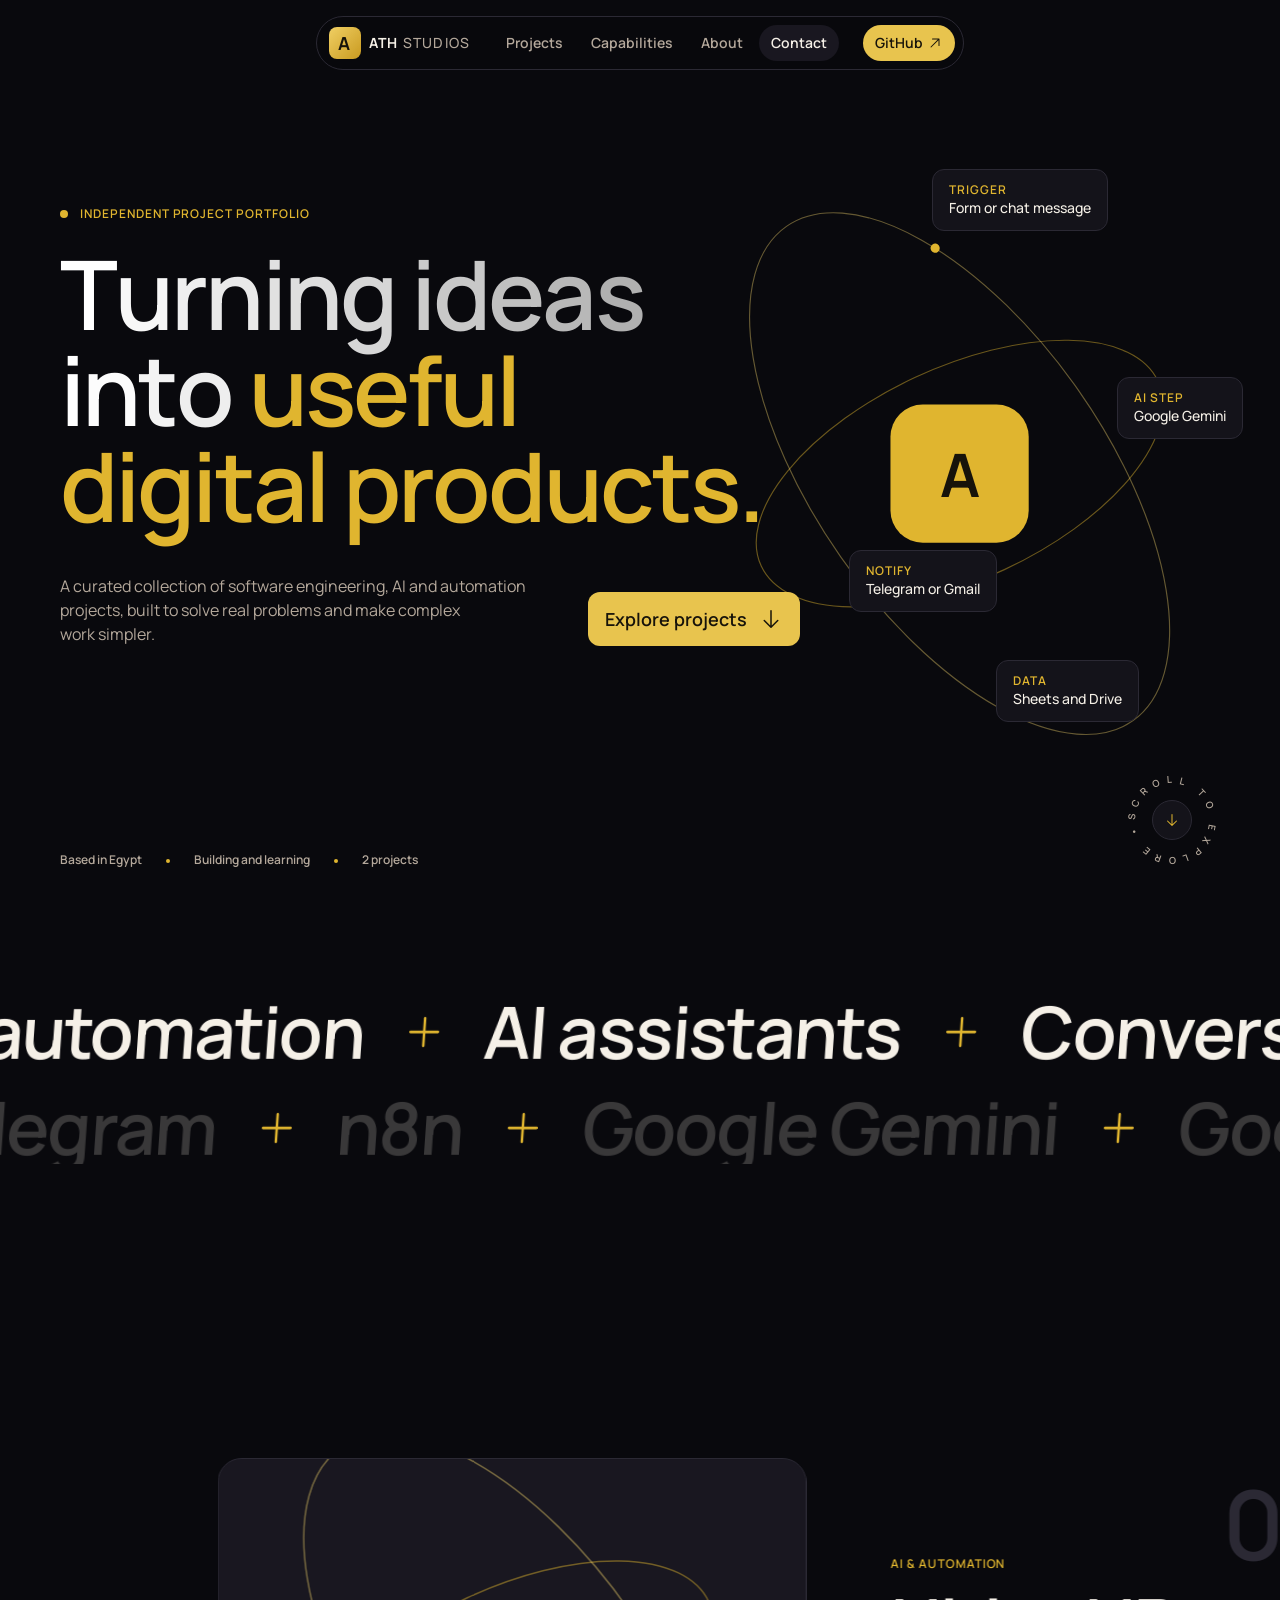
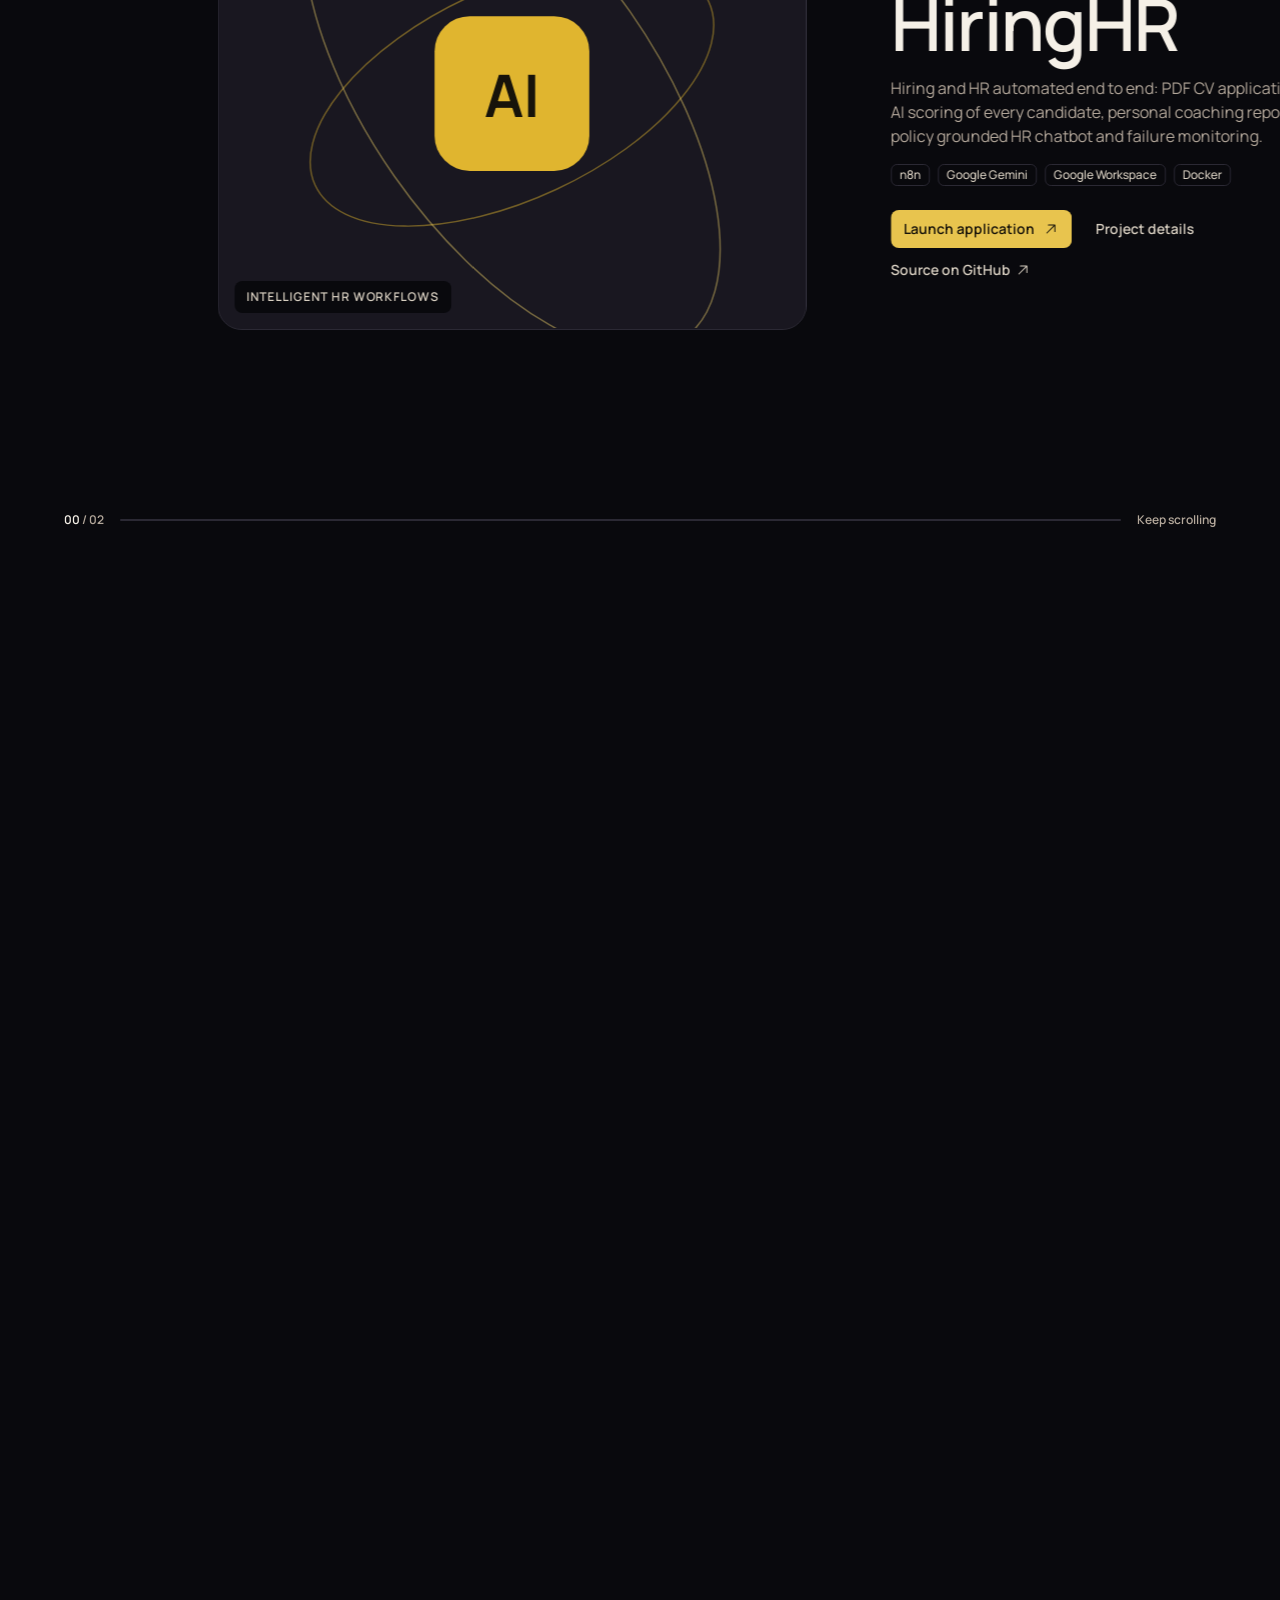
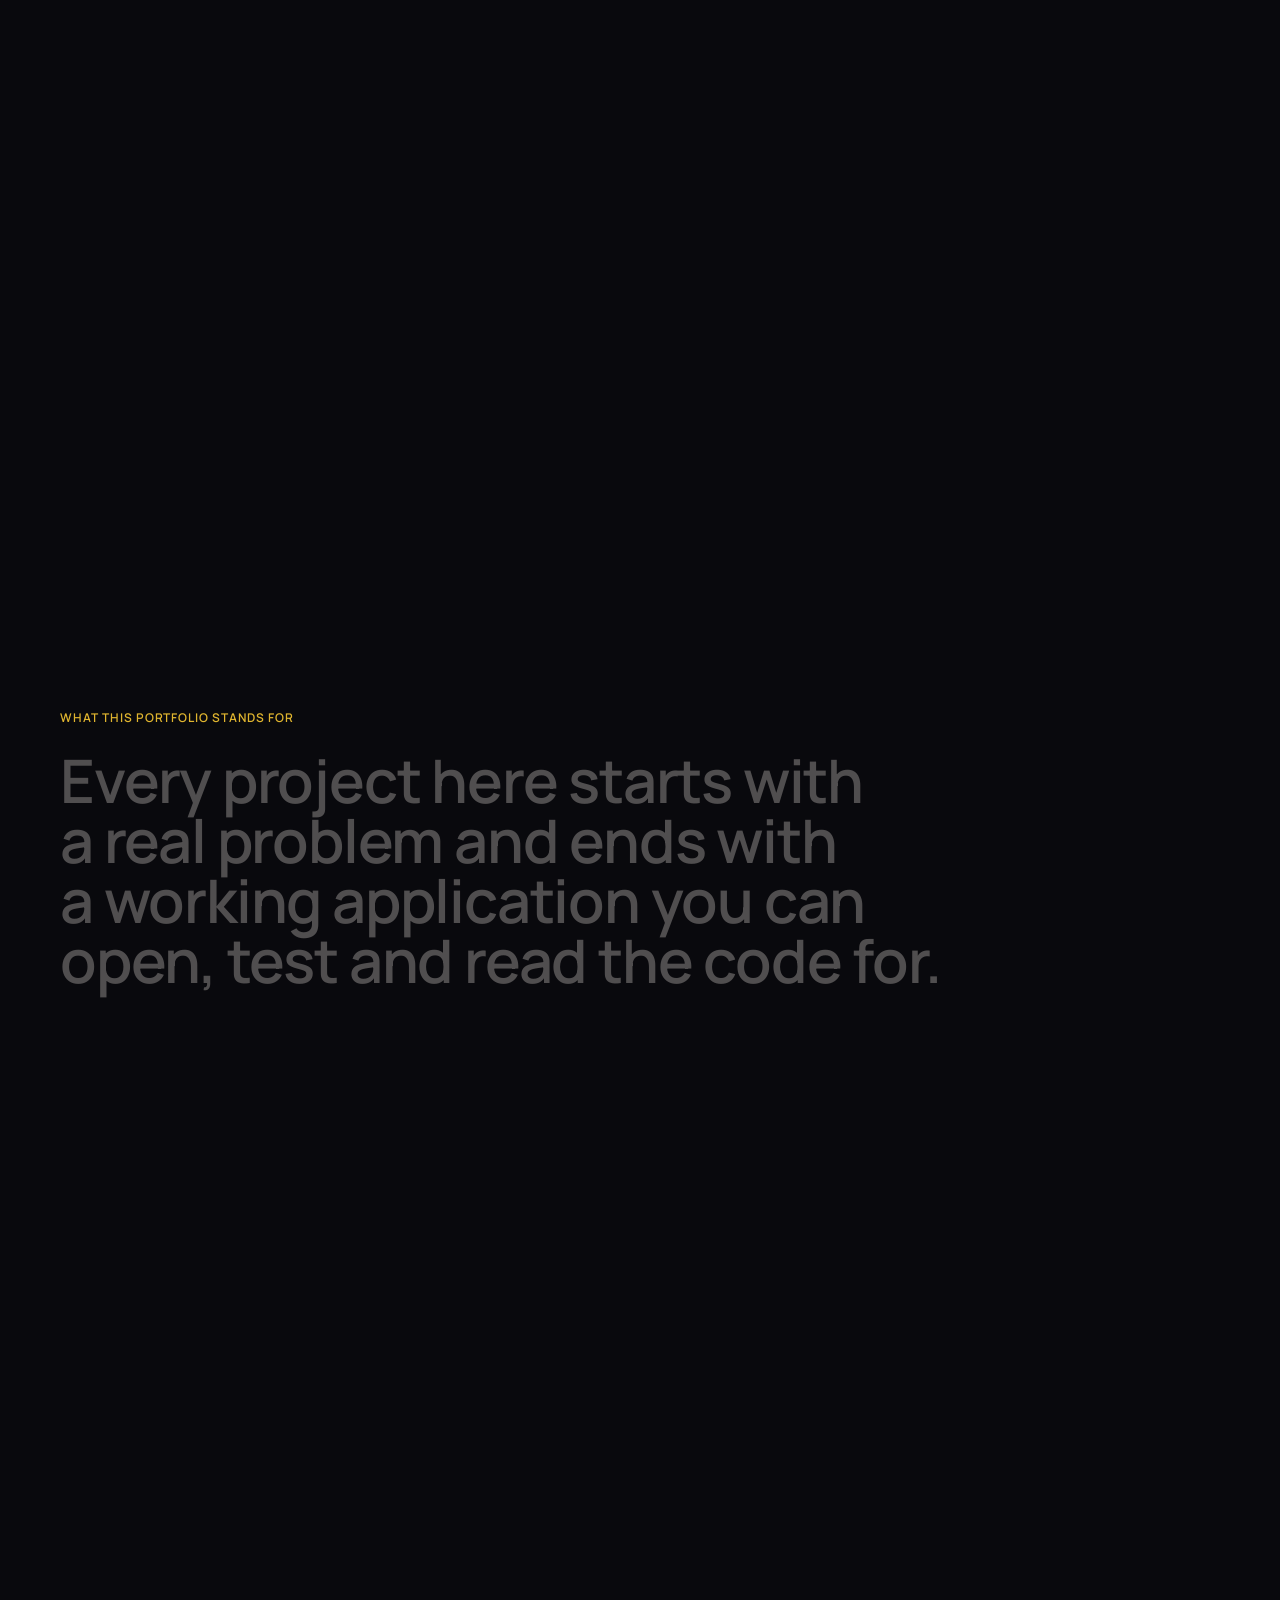
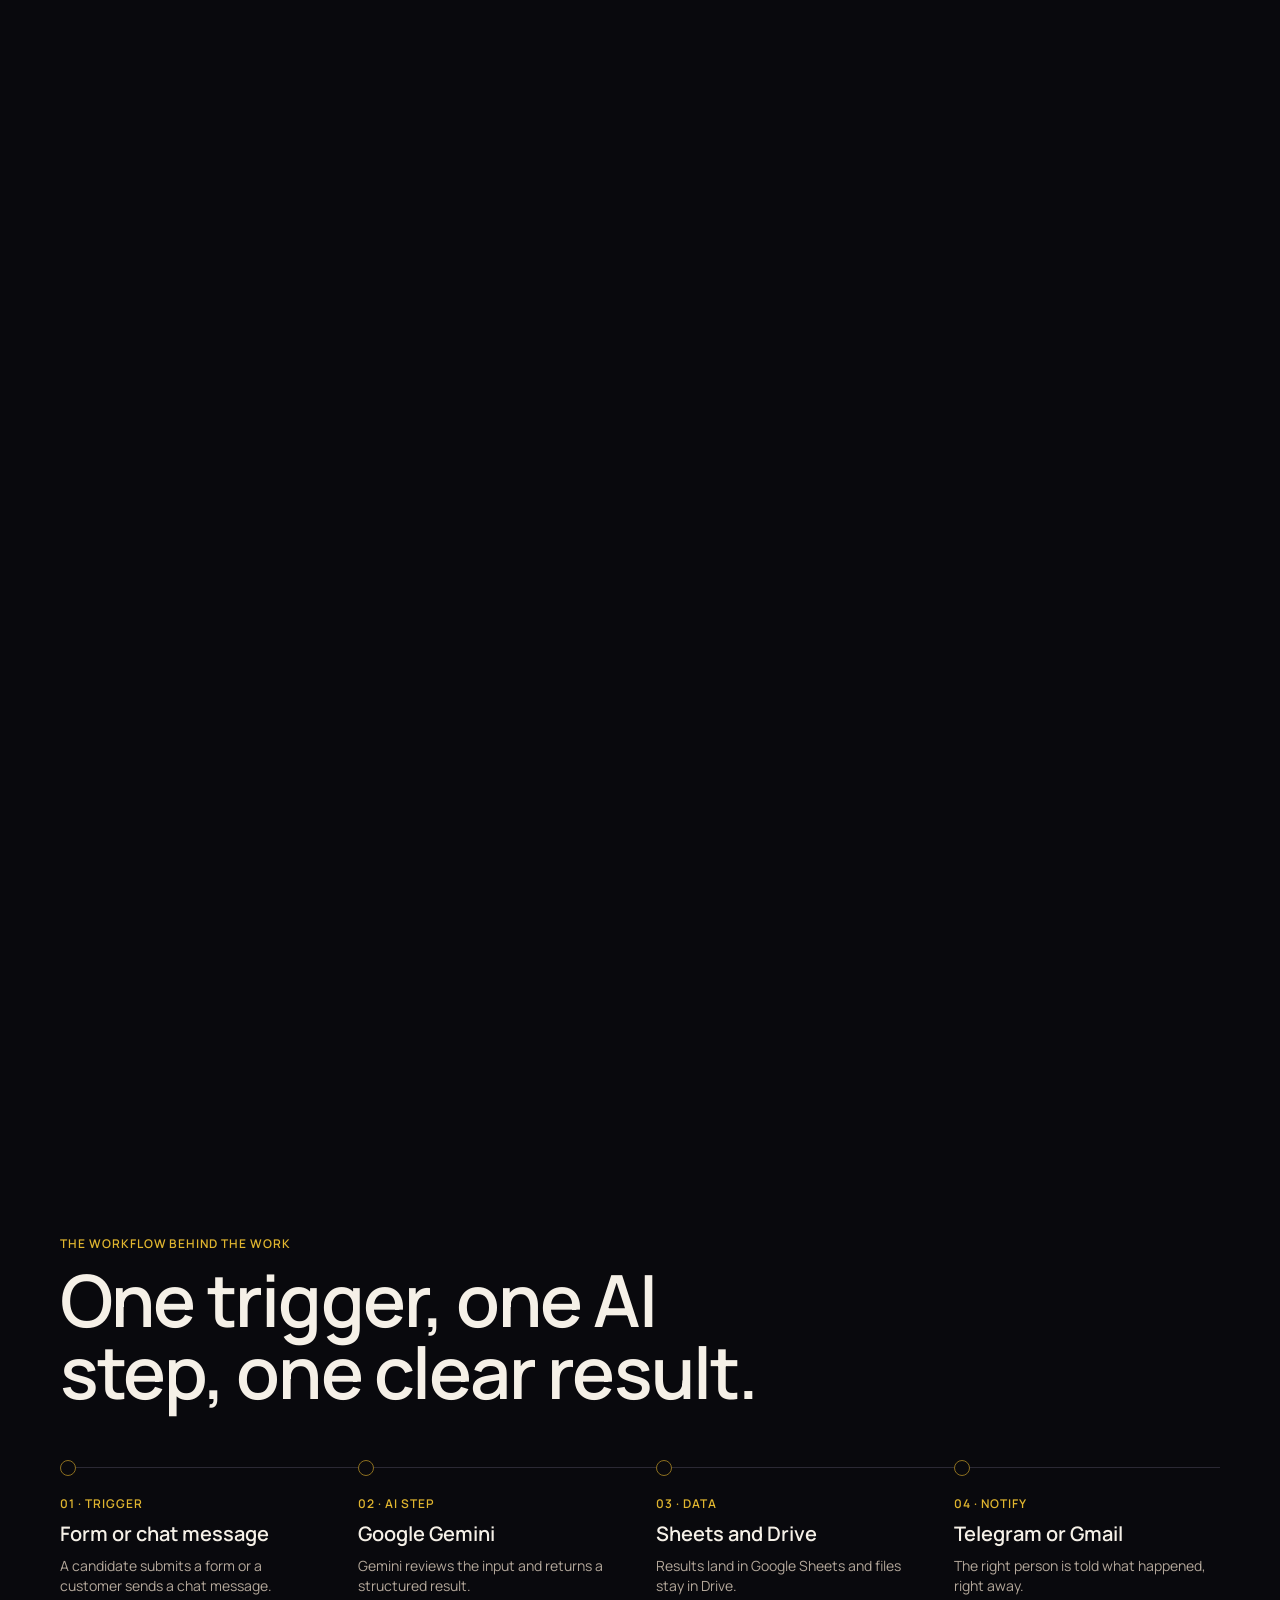
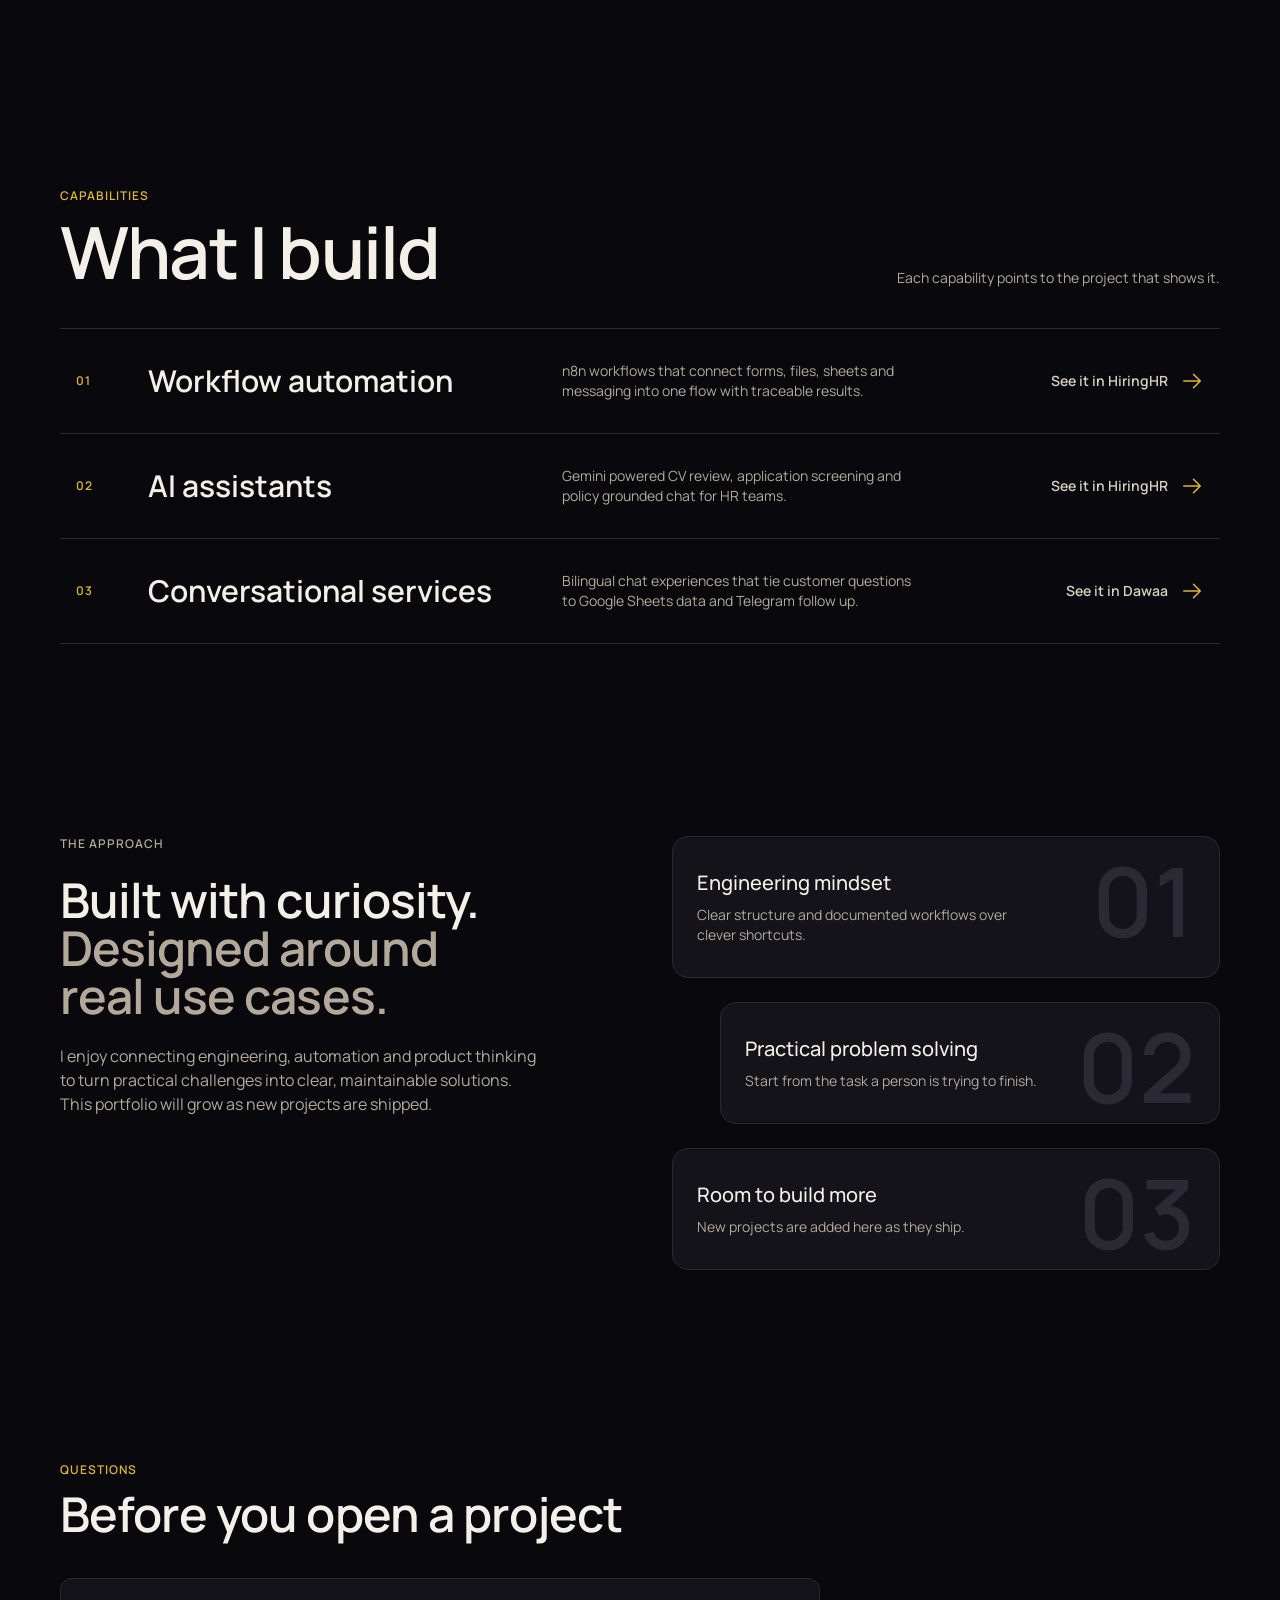
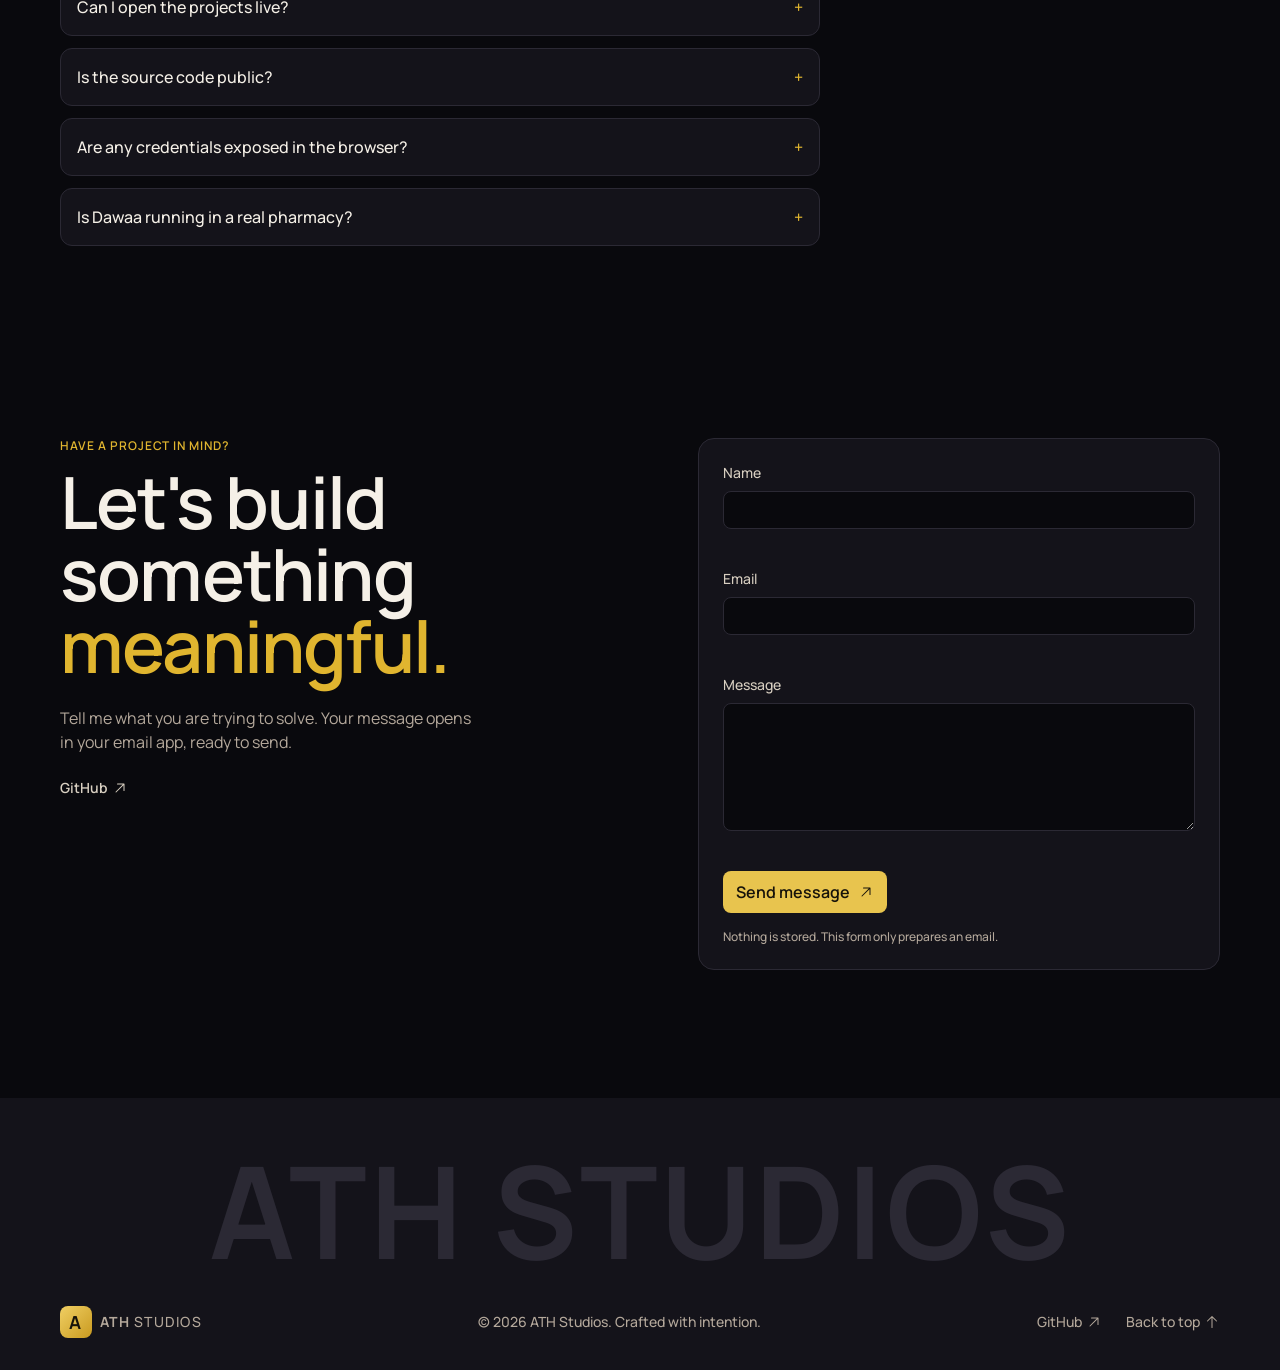
==== commit 06e16a96: "Modyfing the Hiring Hr" ====
--- a/index.html
+++ b/index.html
@@ -1,173 +1,411 @@
 <!doctype html>
 <html lang="en">
-<head>
-<meta charset="utf-8"><meta name="viewport" content="width=device-width, initial-scale=1">
-<title>ATH Studios | Software, AI and automation projects by Ahmed Tarek</title>
-<meta name="description" content="ATH Studios is a portfolio of software engineering, AI and automation projects by Ahmed Tarek, built with n8n, Google Gemini and Google Workspace.">
-<meta name="theme-color" content="#09090d"><meta name="color-scheme" content="dark"><link rel="canonical" href="https://ahmedtarek1967.github.io/ATH-Studios-Portfolio/">
-<meta property="og:type" content="website"><meta property="og:title" content="ATH Studios | Selected projects"><meta property="og:description" content="Software, AI and automation projects built to solve real problems."><meta property="og:url" content="https://ahmedtarek1967.github.io/ATH-Studios-Portfolio/"><meta name="twitter:card" content="summary">
-<link rel="icon" href="data:image/svg+xml,%3Csvg xmlns='http://www.w3.org/2000/svg' viewBox='0 0 32 32'%3E%3Crect width='32' height='32' rx='8' fill='%23e0b52f'/%3E%3Ctext x='16' y='23' font-size='20' font-weight='700' text-anchor='middle' font-family='sans-serif' fill='%2317130a'%3EA%3C/text%3E%3C/svg%3E">
-<link rel="preload" href="assets/fonts/manrope.woff2" as="font" type="font/woff2" crossorigin>
-<link rel="stylesheet" href="css/style.css">
-<link rel="stylesheet" href="css/landing.css">
-<script>document.documentElement.classList.add("js")</script>
-<script defer src="js/projects.js"></script><script defer src="js/main.js"></script>
-<script type="application/ld+json">{"@context":"https://schema.org","@graph":[{"@type":"WebSite","name":"ATH Studios","url":"https://ahmedtarek1967.github.io/ATH-Studios-Portfolio/"},{"@type":"Person","name":"Ahmed Tarek","sameAs":["https://github.com/AhmedTarek1967"]},{"@type":"FAQPage","mainEntity":[
+  <head>
+    <meta charset="utf-8">
+    <meta name="viewport" content="width=device-width, initial-scale=1">
+    <title>ATH Studios | Software, AI and automation projects by Ahmed Tarek</title>
+    <meta name="description"
+      content="ATH Studios is a portfolio of software engineering, AI and automation projects by Ahmed Tarek, built with n8n, Google Gemini and Google Workspace.">
+    <meta name="theme-color" content="#09090d">
+    <meta name="color-scheme" content="dark">
+    <link rel="canonical" href="https://ahmedtarek1967.github.io/ATH-Studios-Portfolio/">
+    <meta property="og:type" content="website">
+    <meta property="og:title" content="ATH Studios | Selected projects">
+    <meta property="og:description" content="Software, AI and automation projects built to solve real problems.">
+    <meta property="og:url" content="https://ahmedtarek1967.github.io/ATH-Studios-Portfolio/">
+    <meta name="twitter:card" content="summary">
+    <link rel="icon"
+      href="data:image/svg+xml,%3Csvg xmlns='http://www.w3.org/2000/svg' viewBox='0 0 32 32'%3E%3Crect width='32' height='32' rx='8' fill='%23e0b52f'/%3E%3Ctext x='16' y='23' font-size='20' font-weight='700' text-anchor='middle' font-family='sans-serif' fill='%2317130a'%3EA%3C/text%3E%3C/svg%3E">
+    <link rel="preload" href="assets/fonts/manrope.woff2" as="font" type="font/woff2" crossorigin>
+    <link rel="stylesheet" href="css/style.css">
+    <link rel="stylesheet" href="css/landing.css">
+    <script>document.documentElement.classList.add("js")</script>
+    <script defer src="js/projects.js"></script>
+    <script defer src="js/main.js"></script>
+    <script
+      type="application/ld+json">{"@context":"https://schema.org","@graph":[{"@type":"WebSite","name":"ATH Studios","url":"https://ahmedtarek1967.github.io/ATH-Studios-Portfolio/"},{"@type":"Person","name":"Ahmed Tarek","sameAs":["https://github.com/AhmedTarek1967"]},{"@type":"FAQPage","mainEntity":[
 {"@type":"Question","name":"Can I open the projects live?","acceptedAnswer":{"@type":"Answer","text":"Yes. Each project card has a Launch application button that opens the deployed page. Features that rely on n8n depend on the configured host being online."}},
 {"@type":"Question","name":"Is the source code public?","acceptedAnswer":{"@type":"Answer","text":"Yes. Every project links to its public GitHub repository, including exported workflows and documentation."}},
 {"@type":"Question","name":"Are any credentials exposed in the browser?","acceptedAnswer":{"@type":"Answer","text":"No. Credentials stay inside n8n, and the static pages never hold API keys or secrets."}},
 {"@type":"Question","name":"Is Dawaa running in a real pharmacy?","acceptedAnswer":{"@type":"Answer","text":"No. Dawaa is a concept project that explores a bilingual chat assistant for pharmacy support."}}]}]}</script>
-</head>
-<body>
-<!-- Phosphor icons (MIT), inlined as a sprite -->
-<svg width="0" height="0" style="position:absolute" aria-hidden="true" focusable="false"><defs>
-  <symbol id="i-arrow-ur" viewBox="0 0 256 256"><path fill="currentColor" d="M200,64V168a8,8,0,0,1-16,0V83.31L69.66,197.66a8,8,0,0,1-11.32-11.32L172.69,72H88a8,8,0,0,1,0-16H192A8,8,0,0,1,200,64Z"/></symbol>
-  <symbol id="i-arrow-down" viewBox="0 0 256 256"><path fill="currentColor" d="M205.66,149.66l-72,72a8,8,0,0,1-11.32,0l-72-72a8,8,0,0,1,11.32-11.32L120,196.69V40a8,8,0,0,1,16,0V196.69l58.34-58.35a8,8,0,0,1,11.32,11.32Z"/></symbol>
-  <symbol id="i-arrow-right" viewBox="0 0 256 256"><path fill="currentColor" d="M221.66,133.66l-72,72a8,8,0,0,1-11.32-11.32L196.69,136H40a8,8,0,0,1,0-16H196.69L138.34,61.66a8,8,0,0,1,11.32-11.32l72,72A8,8,0,0,1,221.66,133.66Z"/></symbol>
-  <symbol id="i-arrow-up" viewBox="0 0 256 256"><path fill="currentColor" d="M205.66,117.66a8,8,0,0,1-11.32,0L136,59.31V216a8,8,0,0,1-16,0V59.31L61.66,117.66a8,8,0,0,1-11.32-11.32l72-72a8,8,0,0,1,11.32,0l72,72A8,8,0,0,1,205.66,117.66Z"/></symbol>
-  <symbol id="i-plus" viewBox="0 0 256 256"><path fill="currentColor" d="M224,128a8,8,0,0,1-8,8H136v80a8,8,0,0,1-16,0V136H40a8,8,0,0,1,0-16h80V40a8,8,0,0,1,16,0v80h80A8,8,0,0,1,224,128Z"/></symbol>
-</defs></svg>
-
-<div class="intro" id="intro" aria-hidden="true"><div class="intro-core"><svg class="intro-ring" viewBox="0 0 120 120"><circle cx="60" cy="60" r="56" fill="none" stroke="#e0b52f" stroke-width="1.5" pathLength="1"/></svg><span class="brand-mark">A</span></div><p class="intro-name caption-3">ATH STUDIOS</p></div>
-<div class="progress" id="progress" aria-hidden="true"></div>
-<div class="cursor" id="cursor" aria-hidden="true"><span class="cursor-ring"></span><span class="cursor-label caption-3"></span></div>
-
-<a class="skip button-sm" href="#main">Skip to content</a>
-<div class="nav-wrap" id="top"><header class="site-header" id="site-header">
-  <a class="brand" href="index.html" aria-label="ATH Studios home"><span class="brand-mark">A</span><span>ATH<span class="brand-muted"> STUDIOS</span></span></a>
-  <nav class="nav button-sm" aria-label="Primary"><a href="#projects">Projects</a><a href="#capabilities">Capabilities</a><a href="#about">About</a><a href="#contact">Contact</a></nav>
-  <a class="header-cta button-sm" href="https://github.com/AhmedTarek1967" target="_blank" rel="noopener noreferrer">GitHub <svg class="ico" aria-hidden="true"><use href="#i-arrow-ur"/></svg></a>
-  <button class="menu-toggle" id="menu-toggle" aria-label="Open menu" aria-expanded="false" aria-controls="menu-panel"><span></span><span></span></button>
-</header></div>
-<div class="menu-panel" id="menu-panel"><a class="nav-link" style="--i:0" href="#projects">Projects</a><a class="nav-link" style="--i:1" href="#capabilities">Capabilities</a><a class="nav-link" style="--i:2" href="#about">About</a><a class="nav-link" style="--i:3" href="#contact">Contact</a><a class="nav-link" style="--i:4" href="https://github.com/AhmedTarek1967" target="_blank" rel="noopener noreferrer">GitHub</a></div>
-
-<main id="main">
-  <!-- HERO -->
-  <section class="hero" id="hero" aria-labelledby="hero-title">
-    <div class="orbit-pos" data-in style="--d:300" aria-hidden="true">
-      <div class="orbit" id="orbit">
-        <svg viewBox="0 0 600 600" class="orbit-svg" role="presentation">
-          <defs><path id="path-a" d="M110,300a190,92 0 1 0 380,0a190,92 0 1 0 -380,0"/><path id="path-b" d="M38,300a262,126 0 1 0 524,0a262,126 0 1 0 -524,0"/></defs>
-          <g class="spin spin-a"><g transform="rotate(-25 300 300)"><use href="#path-a" fill="none" stroke="#e0b52f" stroke-opacity=".45" vector-effect="non-scaling-stroke"/><circle r="5" fill="#f1d77c"><animateMotion dur="16s" repeatCount="indefinite"><mpath href="#path-a"/></animateMotion></circle></g></g>
-          <g class="spin spin-b"><g transform="rotate(55 300 300)"><use href="#path-b" fill="none" stroke="#f0d36c" stroke-opacity=".4" vector-effect="non-scaling-stroke"/><circle r="4" fill="#e0b52f"><animateMotion dur="24s" repeatCount="indefinite" keyPoints="1;0" keyTimes="0;1" calcMode="linear"><mpath href="#path-b"/></animateMotion></circle></g></g>
-          <g class="core"><rect x="240" y="240" width="120" height="120" rx="28" fill="#e0b52f"/><text x="300" y="320" text-anchor="middle" font-family="Manrope,sans-serif" font-weight="700" font-size="52" fill="#17130a">A</text></g>
-        </svg>
-        <div class="chip-pos" data-depth="1.6" style="left:46%;top:6%"><div class="chip" data-in style="--d:1100"><div class="chip-body" style="--b:0s"><p class="caption-3 chip-k">Trigger</p><p class="title-4">Form or chat message</p></div></div></div>
-        <div class="chip-pos" data-depth="2.4" style="right:9%;top:36%"><div class="chip" data-in style="--d:1250"><div class="chip-body" style="--b:-2s"><p class="caption-3 chip-k">AI step</p><p class="title-4">Google Gemini</p></div></div></div>
-        <div class="chip-pos" data-depth="1.2" style="right:24%;bottom:14%"><div class="chip" data-in style="--d:1400"><div class="chip-body" style="--b:-4s"><p class="caption-3 chip-k">Data</p><p class="title-4">Sheets and Drive</p></div></div></div>
-        <div class="chip-pos chip-pos-4" data-depth="2" style="left:34%;bottom:30%"><div class="chip" data-in style="--d:1550"><div class="chip-body" style="--b:-1s"><p class="caption-3 chip-k">Notify</p><p class="title-4">Telegram or Gmail</p></div></div></div>
+  </head>
+  <body>
+    <!-- Phosphor icons (MIT), inlined as a sprite -->
+    <svg width="0" height="0" style="position:absolute" aria-hidden="true" focusable="false">
+      <defs>
+        <symbol id="i-arrow-ur" viewBox="0 0 256 256">
+          <path fill="currentColor"
+            d="M200,64V168a8,8,0,0,1-16,0V83.31L69.66,197.66a8,8,0,0,1-11.32-11.32L172.69,72H88a8,8,0,0,1,0-16H192A8,8,0,0,1,200,64Z" />
+        </symbol>
+        <symbol id="i-arrow-down" viewBox="0 0 256 256">
+          <path fill="currentColor"
+            d="M205.66,149.66l-72,72a8,8,0,0,1-11.32,0l-72-72a8,8,0,0,1,11.32-11.32L120,196.69V40a8,8,0,0,1,16,0V196.69l58.34-58.35a8,8,0,0,1,11.32,11.32Z" />
+        </symbol>
+        <symbol id="i-arrow-right" viewBox="0 0 256 256">
+          <path fill="currentColor"
+            d="M221.66,133.66l-72,72a8,8,0,0,1-11.32-11.32L196.69,136H40a8,8,0,0,1,0-16H196.69L138.34,61.66a8,8,0,0,1,11.32-11.32l72,72A8,8,0,0,1,221.66,133.66Z" />
+        </symbol>
+        <symbol id="i-arrow-up" viewBox="0 0 256 256">
+          <path fill="currentColor"
+            d="M205.66,117.66a8,8,0,0,1-11.32,0L136,59.31V216a8,8,0,0,1-16,0V59.31L61.66,117.66a8,8,0,0,1-11.32-11.32l72-72a8,8,0,0,1,11.32,0l72,72A8,8,0,0,1,205.66,117.66Z" />
+        </symbol>
+        <symbol id="i-plus" viewBox="0 0 256 256">
+          <path fill="currentColor"
+            d="M224,128a8,8,0,0,1-8,8H136v80a8,8,0,0,1-16,0V136H40a8,8,0,0,1,0-16h80V40a8,8,0,0,1,16,0v80h80A8,8,0,0,1,224,128Z" />
+        </symbol>
+      </defs>
+    </svg>
+
+    <div class="intro" id="intro" aria-hidden="true">
+      <div class="intro-core"><svg class="intro-ring" viewBox="0 0 120 120">
+          <circle cx="60" cy="60" r="56" fill="none" stroke="#e0b52f" stroke-width="1.5" pathLength="1" />
+        </svg><span class="brand-mark">A</span></div>
+      <p class="intro-name caption-3">ATH STUDIOS</p>
+    </div>
+    <div class="progress" id="progress" aria-hidden="true"></div>
+    <div class="cursor" id="cursor" aria-hidden="true"><span class="cursor-ring"></span><span
+        class="cursor-label caption-3"></span></div>
+
+    <a class="skip button-sm" href="#main">Skip to content</a>
+    <div class="nav-wrap" id="top">
+      <header class="site-header" id="site-header">
+        <a class="brand" href="index.html" aria-label="ATH Studios home"><span class="brand-mark">A</span><span>ATH<span
+              class="brand-muted"> STUDIOS</span></span></a>
+        <nav class="nav button-sm" aria-label="Primary"><a href="#projects">Projects</a><a
+            href="#capabilities">Capabilities</a><a href="#about">About</a><a href="#contact">Contact</a></nav>
+        <a class="header-cta button-sm" href="https://github.com/AhmedTarek1967" target="_blank"
+          rel="noopener noreferrer">GitHub <svg class="ico" aria-hidden="true">
+            <use href="#i-arrow-ur" />
+          </svg></a>
+        <button class="menu-toggle" id="menu-toggle" aria-label="Open menu" aria-expanded="false"
+          aria-controls="menu-panel"><span></span><span></span></button>
+      </header>
+    </div>
+    <div class="menu-panel" id="menu-panel"><a class="nav-link" style="--i:0" href="#projects">Projects</a><a
+        class="nav-link" style="--i:1" href="#capabilities">Capabilities</a><a class="nav-link" style="--i:2"
+        href="#about">About</a><a class="nav-link" style="--i:3" href="#contact">Contact</a><a class="nav-link"
+        style="--i:4" href="https://github.com/AhmedTarek1967" target="_blank" rel="noopener noreferrer">GitHub</a>
+    </div>
+
+    <main id="main">
+      <!-- HERO -->
+      <section class="hero" id="hero" aria-labelledby="hero-title">
+        <div class="orbit-pos" data-in style="--d:300" aria-hidden="true">
+          <div class="orbit" id="orbit">
+            <svg viewBox="0 0 600 600" class="orbit-svg" role="presentation">
+              <defs>
+                <path id="path-a" d="M110,300a190,92 0 1 0 380,0a190,92 0 1 0 -380,0" />
+                <path id="path-b" d="M38,300a262,126 0 1 0 524,0a262,126 0 1 0 -524,0" />
+              </defs>
+              <g class="spin spin-a">
+                <g transform="rotate(-25 300 300)">
+                  <use href="#path-a" fill="none" stroke="#e0b52f" stroke-opacity=".45"
+                    vector-effect="non-scaling-stroke" />
+                  <circle r="5" fill="#f1d77c">
+                    <animateMotion dur="16s" repeatCount="indefinite">
+                      <mpath href="#path-a" />
+                    </animateMotion>
+                  </circle>
+                </g>
+              </g>
+              <g class="spin spin-b">
+                <g transform="rotate(55 300 300)">
+                  <use href="#path-b" fill="none" stroke="#f0d36c" stroke-opacity=".4"
+                    vector-effect="non-scaling-stroke" />
+                  <circle r="4" fill="#e0b52f">
+                    <animateMotion dur="24s" repeatCount="indefinite" keyPoints="1;0" keyTimes="0;1" calcMode="linear">
+                      <mpath href="#path-b" />
+                    </animateMotion>
+                  </circle>
+                </g>
+              </g>
+              <g class="core">
+                <rect x="240" y="240" width="120" height="120" rx="28" fill="#e0b52f" /><text x="300" y="320"
+                  text-anchor="middle" font-family="Manrope,sans-serif" font-weight="700" font-size="52"
+                  fill="#17130a">A</text>
+              </g>
+            </svg>
+            <div class="chip-pos" data-depth="1.6" style="left:46%;top:6%">
+              <div class="chip" data-in style="--d:1100">
+                <div class="chip-body" style="--b:0s">
+                  <p class="caption-3 chip-k">Trigger</p>
+                  <p class="title-4">Form or chat message</p>
+                </div>
+              </div>
+            </div>
+            <div class="chip-pos" data-depth="2.4" style="right:9%;top:36%">
+              <div class="chip" data-in style="--d:1250">
+                <div class="chip-body" style="--b:-2s">
+                  <p class="caption-3 chip-k">AI step</p>
+                  <p class="title-4">Google Gemini</p>
+                </div>
+              </div>
+            </div>
+            <div class="chip-pos" data-depth="1.2" style="right:24%;bottom:14%">
+              <div class="chip" data-in style="--d:1400">
+                <div class="chip-body" style="--b:-4s">
+                  <p class="caption-3 chip-k">Data</p>
+                  <p class="title-4">Sheets and Drive</p>
+                </div>
+              </div>
+            </div>
+            <div class="chip-pos chip-pos-4" data-depth="2" style="left:34%;bottom:30%">
+              <div class="chip" data-in style="--d:1550">
+                <div class="chip-body" style="--b:-1s">
+                  <p class="caption-3 chip-k">Notify</p>
+                  <p class="title-4">Telegram or Gmail</p>
+                </div>
+              </div>
+            </div>
+          </div>
+        </div>
+
+        <div class="container hero-grid">
+          <div class="hero-main" id="hero-main">
+            <p class="eyebrow caption-3 hero-eyebrow" data-in style="--d:0"><span class="pulse"
+                aria-hidden="true"></span>Independent project portfolio</p>
+            <h1 class="display-1 hero-title" id="hero-title" data-split="chars">Turning ideas into <span
+                class="accent">useful digital products.</span></h1>
+            <div class="hero-lower">
+              <p class="hero-copy body-3" data-in style="--d:900">A curated collection of software engineering, AI and
+                automation projects, built to solve real problems and make complex work simpler.</p>
+              <div data-in style="--d:1050"><a class="button button-primary button-lg cta" href="#projects"
+                  data-magnetic data-cursor="Go"><span class="roll"><span>Explore projects</span><span
+                      aria-hidden="true">Explore projects</span></span><svg class="ico" aria-hidden="true">
+                    <use href="#i-arrow-down" />
+                  </svg></a></div>
+            </div>
+          </div>
+          <div class="hero-foot" data-in style="--d:1300">
+            <p class="hero-meta caption-3"><span>Based in Egypt</span><span>Building and learning</span><span
+                id="project-count">2 projects</span></p>
+            <a class="scroll-badge" href="#projects" aria-label="Scroll to projects" data-cursor="Scroll">
+              <svg viewBox="0 0 120 120" class="badge-text" aria-hidden="true">
+                <defs>
+                  <path id="circ" d="M60,60m-46,0a46,46 0 1,1 92,0a46,46 0 1,1 -92,0" />
+                </defs><text class="caption-3" fill="#b4a89b">
+                  <textPath href="#circ" textLength="280" lengthAdjust="spacing">SCROLL TO EXPLORE •</textPath>
+                </text>
+              </svg>
+              <span class="badge-core"><svg class="ico" aria-hidden="true">
+                  <use href="#i-arrow-down" />
+                </svg></span>
+            </a>
+          </div>
+        </div>
+      </section>
+
+      <!-- MARQUEE -->
+      <section class="marquee" aria-label="Capabilities and tools">
+        <div class="mq" data-dir="-1">
+          <div class="mq-track"></div>
+        </div>
+        <div class="mq mq-outline" data-dir="1">
+          <div class="mq-track"></div>
+        </div>
+      </section>
+
+      <!-- PROJECTS: pinned horizontal showcase -->
+      <section class="showcase" id="projects" aria-labelledby="projects-title">
+        <div class="pin">
+          <div class="track" id="track"></div>
+          <div class="show-ui" aria-hidden="true"><span class="caption-3 show-count"><b id="show-now">00</b> / <span
+                id="show-total">02</span></span><span class="show-bar"><i id="show-fill"></i></span><span
+              class="caption-3 show-hint">Keep scrolling</span></div>
+        </div>
+        <noscript>
+          <div class="container">
+            <p class="body-3 muted">JavaScript is needed to list projects here. Open <a class="text-link"
+                href="projects/hiringhr/">HiringHR</a> or <a class="text-link" href="projects/dawaa/">Dawaa</a>
+              directly.</p>
+          </div>
+        </noscript>
+      </section>
+
+      <!-- STATEMENT: mandatory tagline reveal -->
+      <section class="statement" id="statement" aria-label="What this portfolio stands for">
+        <div class="stmt-pin">
+          <div class="container">
+            <p class="eyebrow caption-3 stmt-eyebrow">What this portfolio stands for</p>
+            <p class="heading-1 stmt-text" id="tagline">Every project here starts with a real problem and ends with a
+              working application you can open, test and read the code for.</p>
+          </div>
+        </div>
+      </section>
+
+      <!-- PROCESS -->
+      <section class="section container process" id="process" aria-labelledby="process-title">
+        <div class="section-head">
+          <div>
+            <p class="eyebrow caption-3" data-fade>The workflow behind the work</p>
+            <h2 class="display-2" id="process-title" data-split>One trigger, one AI step, one clear result.</h2>
+          </div>
+        </div>
+        <ol class="steps" id="steps">
+          <li class="step"><span class="step-dot" aria-hidden="true"></span>
+            <p class="caption-3 chip-k">01 · Trigger</p>
+            <h3 class="heading-6">Form or chat message</h3>
+            <p class="body-6">A candidate submits a form or a customer sends a chat message.</p>
+          </li>
+          <li class="step"><span class="step-dot" aria-hidden="true"></span>
+            <p class="caption-3 chip-k">02 · AI step</p>
+            <h3 class="heading-6">Google Gemini</h3>
+            <p class="body-6">Gemini reviews the input and returns a structured result.</p>
+          </li>
+          <li class="step"><span class="step-dot" aria-hidden="true"></span>
+            <p class="caption-3 chip-k">03 · Data</p>
+            <h3 class="heading-6">Sheets and Drive</h3>
+            <p class="body-6">Results land in Google Sheets and files stay in Drive.</p>
+          </li>
+          <li class="step"><span class="step-dot" aria-hidden="true"></span>
+            <p class="caption-3 chip-k">04 · Notify</p>
+            <h3 class="heading-6">Telegram or Gmail</h3>
+            <p class="body-6">The right person is told what happened, right away.</p>
+          </li>
+        </ol>
+      </section>
+
+      <!-- CAPABILITIES -->
+      <section class="section container" id="capabilities" aria-labelledby="cap-title">
+        <div class="section-head">
+          <div>
+            <p class="eyebrow caption-3" data-fade>Capabilities</p>
+            <h2 class="display-2" id="cap-title" data-split>What I build</h2>
+          </div>
+          <p class="body-6" data-fade>Each capability points to the project that shows it.</p>
+        </div>
+        <ul class="rows">
+          <li class="row" data-row><span class="rule" aria-hidden="true"><i></i></span><a class="row-in"
+              href="projects/hiringhr/" data-cursor="View"><span class="num caption-3">01</span>
+              <h3 class="heading-4 row-title">Workflow automation</h3>
+              <p class="body-6 row-text">n8n workflows that connect forms, files, sheets and messaging into one flow
+                with traceable results.</p><span class="row-go button-sm"><span class="row-link">See it in
+                  HiringHR</span><svg class="ico ico-lg" aria-hidden="true">
+                  <use href="#i-arrow-right" />
+                </svg></span>
+            </a></li>
+          <li class="row" data-row><span class="rule" aria-hidden="true"><i></i></span><a class="row-in"
+              href="projects/hiringhr/" data-cursor="View"><span class="num caption-3">02</span>
+              <h3 class="heading-4 row-title">AI assistants</h3>
+              <p class="body-6 row-text">Gemini powered CV review, application screening and policy grounded chat for HR
+                teams.</p><span class="row-go button-sm"><span class="row-link">See it in HiringHR</span><svg
+                  class="ico ico-lg" aria-hidden="true">
+                  <use href="#i-arrow-right" />
+                </svg></span>
+            </a></li>
+          <li class="row" data-row><span class="rule" aria-hidden="true"><i></i></span><a class="row-in"
+              href="projects/dawaa/" data-cursor="View"><span class="num caption-3">03</span>
+              <h3 class="heading-4 row-title">Conversational services</h3>
+              <p class="body-6 row-text">Bilingual chat experiences that tie customer questions to Google Sheets data
+                and Telegram follow up.</p><span class="row-go button-sm"><span class="row-link">See it in
+                  Dawaa</span><svg class="ico ico-lg" aria-hidden="true">
+                  <use href="#i-arrow-right" />
+                </svg></span>
+            </a></li>
+          <li class="row-end" aria-hidden="true"><span class="rule"><i></i></span></li>
+        </ul>
+      </section>
+
+      <!-- ABOUT -->
+      <section class="section container about" id="about" aria-labelledby="about-title">
+        <div class="about-lead">
+          <p class="eyebrow caption-3" data-fade>The approach</p>
+          <h2 class="heading-2" id="about-title" data-split>Built with curiosity. <span class="muted">Designed around
+              real use cases.</span></h2>
+          <p class="body-3" data-fade>I enjoy connecting engineering, automation and product thinking to turn practical
+            challenges into clear, maintainable solutions. This portfolio will grow as new projects are shipped.</p>
+        </div>
+        <div class="principles">
+          <div class="principle" data-fade><span class="big-num" aria-hidden="true">01</span>
+            <h3 class="title-1">Engineering mindset</h3>
+            <p class="body-6">Clear structure and documented workflows over clever shortcuts.</p>
+          </div>
+          <div class="principle" data-fade><span class="big-num" aria-hidden="true">02</span>
+            <h3 class="title-1">Practical problem solving</h3>
+            <p class="body-6">Start from the task a person is trying to finish.</p>
+          </div>
+          <div class="principle" data-fade><span class="big-num" aria-hidden="true">03</span>
+            <h3 class="title-1">Room to build more</h3>
+            <p class="body-6">New projects are added here as they ship.</p>
+          </div>
+        </div>
+      </section>
+
+      <!-- FAQ -->
+      <section class="section container" id="faq" aria-labelledby="faq-title">
+        <div class="section-head">
+          <div>
+            <p class="eyebrow caption-3" data-fade>Questions</p>
+            <h2 class="heading-2" id="faq-title" data-split>Before you open a project</h2>
+          </div>
+        </div>
+        <div class="faq" data-fade>
+          <details>
+            <summary class="title-3">Can I open the projects live?</summary>
+            <p class="body-6">Yes. Each project card has a Launch application button that opens the deployed page.
+              Features that rely on n8n depend on the configured host being online.</p>
+          </details>
+          <details>
+            <summary class="title-3">Is the source code public?</summary>
+            <p class="body-6">Yes. Every project links to its public GitHub repository, including exported workflows and
+              documentation.</p>
+          </details>
+          <details>
+            <summary class="title-3">Are any credentials exposed in the browser?</summary>
+            <p class="body-6">No. Credentials stay inside n8n, and the static pages never hold API keys or secrets.</p>
+          </details>
+          <details>
+            <summary class="title-3">Is Dawaa running in a real pharmacy?</summary>
+            <p class="body-6">No. Dawaa is a concept project that explores a bilingual chat assistant for pharmacy
+              support.</p>
+          </details>
+        </div>
+      </section>
+
+      <!-- CONTACT -->
+      <section class="section container contact" id="contact" aria-labelledby="contact-title">
+        <div>
+          <p class="eyebrow caption-3" data-fade>Have a project in mind?</p>
+          <h2 class="display-2" id="contact-title" data-split>Let's build something <span
+              class="accent">meaningful.</span></h2>
+          <p class="lead body-3" data-fade>Tell me what you are trying to solve. Your message opens in your email app,
+            ready to send.</p>
+          <div class="links button-sm" data-fade><a class="text-link" href="https://github.com/AhmedTarek1967"
+              target="_blank" rel="noopener noreferrer">GitHub <svg class="ico" aria-hidden="true">
+                <use href="#i-arrow-ur" />
+              </svg></a></div>
+        </div>
+        <form id="contact-form" novalidate data-email="ahmed.tarek@example.com" data-fade>
+          <label class="title-4">Name<input name="name" autocomplete="name" required aria-describedby="e-name"><span
+              class="err caption-4" id="e-name"></span></label>
+          <label class="title-4">Email<input name="email" type="email" autocomplete="email" required
+              aria-describedby="e-email"><span class="err caption-4" id="e-email"></span></label>
+          <label class="title-4">Message<textarea name="message" required aria-describedby="e-message"></textarea><span
+              class="err caption-4" id="e-message"></span></label>
+          <button class="button button-primary button-md" type="submit" data-magnetic>Send message <svg class="ico"
+              aria-hidden="true">
+              <use href="#i-arrow-ur" />
+            </svg></button>
+          <p class="note caption-4" id="form-status" role="status">Nothing is stored. This form only prepares an email.
+          </p>
+        </form>
+      </section>
+    </main>
+
+    <footer class="site-footer">
+      <div class="container">
+        <p class="wordmark" aria-hidden="true">ATH STUDIOS</p>
+        <div class="foot caption-1"><a class="brand" href="index.html"><span class="brand-mark">A</span><span>ATH<span
+                class="brand-muted"> STUDIOS</span></span></a><span>© <span id="year">2026</span> ATH Studios. Crafted
+            with intention.</span>
+          <nav aria-label="Footer"><a href="https://github.com/AhmedTarek1967" target="_blank"
+              rel="noopener noreferrer">GitHub <svg class="ico" aria-hidden="true">
+                <use href="#i-arrow-ur" />
+              </svg></a><a href="#top">Back to top <svg class="ico" aria-hidden="true">
+                <use href="#i-arrow-up" />
+              </svg></a></nav>
+        </div>
       </div>
-    </div>
-
-    <div class="container hero-grid">
-      <div class="hero-main" id="hero-main">
-        <p class="eyebrow caption-3 hero-eyebrow" data-in style="--d:0"><span class="pulse" aria-hidden="true"></span>Independent project portfolio</p>
-        <h1 class="display-1 hero-title" id="hero-title" data-split="chars">Turning ideas into <span class="accent">useful digital products.</span></h1>
-        <div class="hero-lower">
-          <p class="hero-copy body-3" data-in style="--d:900">A curated collection of software engineering, AI and automation projects, built to solve real problems and make complex work simpler.</p>
-          <div data-in style="--d:1050"><a class="button button-primary button-lg cta" href="#projects" data-magnetic data-cursor="Go"><span class="roll"><span>Explore projects</span><span aria-hidden="true">Explore projects</span></span><svg class="ico" aria-hidden="true"><use href="#i-arrow-down"/></svg></a></div>
-        </div>
-      </div>
-      <div class="hero-foot" data-in style="--d:1300">
-        <p class="hero-meta caption-3"><span>Based in Egypt</span><span>Building and learning</span><span id="project-count">2 projects</span></p>
-        <a class="scroll-badge" href="#projects" aria-label="Scroll to projects" data-cursor="Scroll">
-          <svg viewBox="0 0 120 120" class="badge-text" aria-hidden="true"><defs><path id="circ" d="M60,60m-46,0a46,46 0 1,1 92,0a46,46 0 1,1 -92,0"/></defs><text class="caption-3" fill="#b4a89b"><textPath href="#circ" textLength="280" lengthAdjust="spacing">SCROLL TO EXPLORE •</textPath></text></svg>
-          <span class="badge-core"><svg class="ico" aria-hidden="true"><use href="#i-arrow-down"/></svg></span>
-        </a>
-      </div>
-    </div>
-  </section>
-
-  <!-- MARQUEE -->
-  <section class="marquee" aria-label="Capabilities and tools">
-    <div class="mq" data-dir="-1"><div class="mq-track"></div></div>
-    <div class="mq mq-outline" data-dir="1"><div class="mq-track"></div></div>
-  </section>
-
-  <!-- PROJECTS: pinned horizontal showcase -->
-  <section class="showcase" id="projects" aria-labelledby="projects-title">
-    <div class="pin">
-      <div class="track" id="track"></div>
-      <div class="show-ui" aria-hidden="true"><span class="caption-3 show-count"><b id="show-now">00</b> / <span id="show-total">02</span></span><span class="show-bar"><i id="show-fill"></i></span><span class="caption-3 show-hint">Keep scrolling</span></div>
-    </div>
-    <noscript><div class="container"><p class="body-3 muted">JavaScript is needed to list projects here. Open <a class="text-link" href="projects/ath-studios/">ATH Studios n8n</a> or <a class="text-link" href="projects/dawaa/">Dawaa</a> directly.</p></div></noscript>
-  </section>
-
-  <!-- STATEMENT: mandatory tagline reveal -->
-  <section class="statement" id="statement" aria-label="What this portfolio stands for">
-    <div class="stmt-pin"><div class="container">
-      <p class="eyebrow caption-3 stmt-eyebrow">What this portfolio stands for</p>
-      <p class="heading-1 stmt-text" id="tagline">Every project here starts with a real problem and ends with a working application you can open, test and read the code for.</p>
-    </div></div>
-  </section>
-
-  <!-- PROCESS -->
-  <section class="section container process" id="process" aria-labelledby="process-title">
-    <div class="section-head"><div><p class="eyebrow caption-3" data-fade>The workflow behind the work</p><h2 class="display-2" id="process-title" data-split>One trigger, one AI step, one clear result.</h2></div></div>
-    <ol class="steps" id="steps">
-      <li class="step"><span class="step-dot" aria-hidden="true"></span><p class="caption-3 chip-k">01 · Trigger</p><h3 class="heading-6">Form or chat message</h3><p class="body-6">A candidate submits a form or a customer sends a chat message.</p></li>
-      <li class="step"><span class="step-dot" aria-hidden="true"></span><p class="caption-3 chip-k">02 · AI step</p><h3 class="heading-6">Google Gemini</h3><p class="body-6">Gemini reviews the input and returns a structured result.</p></li>
-      <li class="step"><span class="step-dot" aria-hidden="true"></span><p class="caption-3 chip-k">03 · Data</p><h3 class="heading-6">Sheets and Drive</h3><p class="body-6">Results land in Google Sheets and files stay in Drive.</p></li>
-      <li class="step"><span class="step-dot" aria-hidden="true"></span><p class="caption-3 chip-k">04 · Notify</p><h3 class="heading-6">Telegram or Gmail</h3><p class="body-6">The right person is told what happened, right away.</p></li>
-    </ol>
-  </section>
-
-  <!-- CAPABILITIES -->
-  <section class="section container" id="capabilities" aria-labelledby="cap-title">
-    <div class="section-head"><div><p class="eyebrow caption-3" data-fade>Capabilities</p><h2 class="display-2" id="cap-title" data-split>What I build</h2></div><p class="body-6" data-fade>Each capability points to the project that shows it.</p></div>
-    <ul class="rows">
-      <li class="row" data-row><span class="rule" aria-hidden="true"><i></i></span><a class="row-in" href="projects/ath-studios/" data-cursor="View"><span class="num caption-3">01</span><h3 class="heading-4 row-title">Workflow automation</h3><p class="body-6 row-text">n8n workflows that connect forms, files, sheets and messaging into one flow with traceable results.</p><span class="row-go button-sm"><span class="row-link">See it in ATH Studios n8n</span><svg class="ico ico-lg" aria-hidden="true"><use href="#i-arrow-right"/></svg></span></a></li>
-      <li class="row" data-row><span class="rule" aria-hidden="true"><i></i></span><a class="row-in" href="projects/ath-studios/" data-cursor="View"><span class="num caption-3">02</span><h3 class="heading-4 row-title">AI assistants</h3><p class="body-6 row-text">Gemini powered CV review, application screening and policy grounded chat for HR teams.</p><span class="row-go button-sm"><span class="row-link">See it in ATH Studios n8n</span><svg class="ico ico-lg" aria-hidden="true"><use href="#i-arrow-right"/></svg></span></a></li>
-      <li class="row" data-row><span class="rule" aria-hidden="true"><i></i></span><a class="row-in" href="projects/dawaa/" data-cursor="View"><span class="num caption-3">03</span><h3 class="heading-4 row-title">Conversational services</h3><p class="body-6 row-text">Bilingual chat experiences that tie customer questions to Google Sheets data and Telegram follow up.</p><span class="row-go button-sm"><span class="row-link">See it in Dawaa</span><svg class="ico ico-lg" aria-hidden="true"><use href="#i-arrow-right"/></svg></span></a></li>
-      <li class="row-end" aria-hidden="true"><span class="rule"><i></i></span></li>
-    </ul>
-  </section>
-
-  <!-- ABOUT -->
-  <section class="section container about" id="about" aria-labelledby="about-title">
-    <div class="about-lead">
-      <p class="eyebrow caption-3" data-fade>The approach</p>
-      <h2 class="heading-2" id="about-title" data-split>Built with curiosity. <span class="muted">Designed around real use cases.</span></h2>
-      <p class="body-3" data-fade>I enjoy connecting engineering, automation and product thinking to turn practical challenges into clear, maintainable solutions. This portfolio will grow as new projects are shipped.</p>
-    </div>
-    <div class="principles">
-      <div class="principle" data-fade><span class="big-num" aria-hidden="true">01</span><h3 class="title-1">Engineering mindset</h3><p class="body-6">Clear structure and documented workflows over clever shortcuts.</p></div>
-      <div class="principle" data-fade><span class="big-num" aria-hidden="true">02</span><h3 class="title-1">Practical problem solving</h3><p class="body-6">Start from the task a person is trying to finish.</p></div>
-      <div class="principle" data-fade><span class="big-num" aria-hidden="true">03</span><h3 class="title-1">Room to build more</h3><p class="body-6">New projects are added here as they ship.</p></div>
-    </div>
-  </section>
-
-  <!-- FAQ -->
-  <section class="section container" id="faq" aria-labelledby="faq-title">
-    <div class="section-head"><div><p class="eyebrow caption-3" data-fade>Questions</p><h2 class="heading-2" id="faq-title" data-split>Before you open a project</h2></div></div>
-    <div class="faq" data-fade>
-      <details><summary class="title-3">Can I open the projects live?</summary><p class="body-6">Yes. Each project card has a Launch application button that opens the deployed page. Features that rely on n8n depend on the configured host being online.</p></details>
-      <details><summary class="title-3">Is the source code public?</summary><p class="body-6">Yes. Every project links to its public GitHub repository, including exported workflows and documentation.</p></details>
-      <details><summary class="title-3">Are any credentials exposed in the browser?</summary><p class="body-6">No. Credentials stay inside n8n, and the static pages never hold API keys or secrets.</p></details>
-      <details><summary class="title-3">Is Dawaa running in a real pharmacy?</summary><p class="body-6">No. Dawaa is a concept project that explores a bilingual chat assistant for pharmacy support.</p></details>
-    </div>
-  </section>
-
-  <!-- CONTACT -->
-  <section class="section container contact" id="contact" aria-labelledby="contact-title">
-    <div>
-      <p class="eyebrow caption-3" data-fade>Have a project in mind?</p>
-      <h2 class="display-2" id="contact-title" data-split>Let's build something <span class="accent">meaningful.</span></h2>
-      <p class="lead body-3" data-fade>Tell me what you are trying to solve. Your message opens in your email app, ready to send.</p>
-      <div class="links button-sm" data-fade><a class="text-link" href="https://github.com/AhmedTarek1967" target="_blank" rel="noopener noreferrer">GitHub <svg class="ico" aria-hidden="true"><use href="#i-arrow-ur"/></svg></a></div>
-    </div>
-    <form id="contact-form" novalidate data-email="ahmed.tarek@example.com" data-fade>
-      <label class="title-4">Name<input name="name" autocomplete="name" required aria-describedby="e-name"><span class="err caption-4" id="e-name"></span></label>
-      <label class="title-4">Email<input name="email" type="email" autocomplete="email" required aria-describedby="e-email"><span class="err caption-4" id="e-email"></span></label>
-      <label class="title-4">Message<textarea name="message" required aria-describedby="e-message"></textarea><span class="err caption-4" id="e-message"></span></label>
-      <button class="button button-primary button-md" type="submit" data-magnetic>Send message <svg class="ico" aria-hidden="true"><use href="#i-arrow-ur"/></svg></button>
-      <p class="note caption-4" id="form-status" role="status">Nothing is stored. This form only prepares an email.</p>
-    </form>
-  </section>
-</main>
-
-<footer class="site-footer"><div class="container">
-  <p class="wordmark" aria-hidden="true">ATH STUDIOS</p>
-  <div class="foot caption-1"><a class="brand" href="index.html"><span class="brand-mark">A</span><span>ATH<span class="brand-muted"> STUDIOS</span></span></a><span>© <span id="year">2026</span> ATH Studios. Crafted with intention.</span><nav aria-label="Footer"><a href="https://github.com/AhmedTarek1967" target="_blank" rel="noopener noreferrer">GitHub <svg class="ico" aria-hidden="true"><use href="#i-arrow-ur"/></svg></a><a href="#top">Back to top <svg class="ico" aria-hidden="true"><use href="#i-arrow-up"/></svg></a></nav></div>
-</div></footer>
-</body></html>
+    </footer>
+  </body>
+</html>
--- a/css/style.css
+++ b/css/style.css
@@ -1,68 +1,1134 @@
-@font-face{font-family:Manrope;src:url(../assets/fonts/manrope.woff2) format("woff2");font-weight:200 800;font-style:normal;font-display:swap}
-:root{--bg:#09090d;--panel:#14131a;--panel2:#191720;--line:#2b2934;--text:#f5f0e7;--muted:#b4a89b;--soft:#d8cfc1;--gold:#e0b52f;--gold-hi:#f1d77c;--gold-btn:#e8c44e;--on-gold:#17130a;--dim:rgb(245 240 231/.3);--max:1160px;--ease:cubic-bezier(0.22,1,0.36,1)}
-*{box-sizing:border-box}html{scroll-behavior:smooth;scroll-padding-top:96px;-webkit-text-size-adjust:100%}
-body{margin:0;background:var(--bg);color:var(--text);font:400 16px/24px Manrope,system-ui,sans-serif;font-style:normal;overflow-x:hidden}
-a{color:inherit;text-decoration:none}h1,h2,h3,h4,p,ul{margin:0}ul{padding:0;list-style:none}img,svg{max-width:100%;display:block}
-.container{width:min(var(--max),calc(100% - 48px));margin-inline:auto}
-:focus-visible{outline:2px solid var(--gold);outline-offset:2px;border-radius:4px}
-.skip{position:absolute;left:16px;top:-80px;z-index:100;background:var(--gold-btn);color:var(--on-gold);padding:8px 12px;border-radius:8px}.skip:focus{top:16px}
+@font-face {
+    font-family: Manrope;
+    src: url(../assets/fonts/manrope.woff2) format("woff2");
+    font-weight: 200 800;
+    font-style: normal;
+    font-display: swap
+}
+
+:root {
+    --bg: #09090d;
+    --panel: #14131a;
+    --panel2: #191720;
+    --line: #2b2934;
+    --text: #f5f0e7;
+    --muted: #b4a89b;
+    --soft: #d8cfc1;
+    --gold: #e0b52f;
+    --gold-hi: #f1d77c;
+    --gold-btn: #e8c44e;
+    --on-gold: #17130a;
+    --dim: rgb(245 240 231/.3);
+    --max: 1160px;
+    --ease: cubic-bezier(0.22, 1, 0.36, 1)
+}
+
+* {
+    box-sizing: border-box
+}
+
+html {
+    scroll-behavior: smooth;
+    scroll-padding-top: 96px;
+    -webkit-text-size-adjust: 100%
+}
+
+body {
+    margin: 0;
+    background: var(--bg);
+    color: var(--text);
+    font: 400 16px/24px Manrope, system-ui, sans-serif;
+    font-style: normal;
+    overflow-x: hidden
+}
+
+a {
+    color: inherit;
+    text-decoration: none
+}
+
+h1,
+h2,
+h3,
+h4,
+p,
+ul {
+    margin: 0
+}
+
+ul {
+    padding: 0;
+    list-style: none
+}
+
+img,
+svg {
+    max-width: 100%;
+    display: block
+}
+
+.container {
+    width: min(var(--max), calc(100% - 48px));
+    margin-inline: auto
+}
+
+:focus-visible {
+    outline: 2px solid var(--gold);
+    outline-offset: 2px;
+    border-radius: 4px
+}
+
+.skip {
+    position: absolute;
+    left: 16px;
+    top: -80px;
+    z-index: 100;
+    background: var(--gold-btn);
+    color: var(--on-gold);
+    padding: 8px 12px;
+    border-radius: 8px
+}
+
+.skip:focus {
+    top: 16px
+}
+
 /* text styles */
-.heading-1{font-size:60px;line-height:60px;font-weight:600;letter-spacing:-.02em;text-wrap:balance}.heading-2{font-size:48px;line-height:48px;font-weight:600;letter-spacing:-.02em;text-wrap:balance}.heading-3{font-size:36px;line-height:40px;font-weight:600;letter-spacing:-.01em;text-wrap:balance}.heading-4{font-size:30px;line-height:36px;font-weight:600;text-wrap:balance}.heading-5{font-size:24px;line-height:32px;font-weight:600;text-wrap:balance}.heading-6{font-size:20px;line-height:28px;font-weight:600}
-.title-1{font-size:20px;line-height:28px;font-weight:500}.title-2{font-size:18px;line-height:28px;font-weight:500}.title-3{font-size:16px;line-height:24px;font-weight:500}.title-4{font-size:14px;line-height:20px;font-weight:500}
-.body-2{font-size:16px;line-height:24px;font-weight:500}.body-3{font-size:16px;line-height:24px;font-weight:400;text-wrap:pretty}.body-6{font-size:14px;line-height:20px;font-weight:400;text-wrap:pretty}
-.button-md{font-size:16px;line-height:24px;font-weight:600}.button-sm{font-size:14px;line-height:20px;font-weight:600}
-.caption-1{font-size:14px;line-height:20px;font-weight:500}.caption-3{font-size:12px;line-height:16px;font-weight:600}.caption-4{font-size:12px;line-height:16px;font-weight:500}
-.eyebrow{color:var(--gold);letter-spacing:.08em;text-transform:uppercase}.muted{color:var(--muted)}.gradient-text{background:linear-gradient(100deg,#f3d66d 8%,#d6a51f 95%);-webkit-background-clip:text;background-clip:text;color:transparent}
+.heading-1 {
+    font-size: 60px;
+    line-height: 60px;
+    font-weight: 600;
+    letter-spacing: -.02em;
+    text-wrap: balance
+}
+
+.heading-2 {
+    font-size: 48px;
+    line-height: 48px;
+    font-weight: 600;
+    letter-spacing: -.02em;
+    text-wrap: balance
+}
+
+.heading-3 {
+    font-size: 36px;
+    line-height: 40px;
+    font-weight: 600;
+    letter-spacing: -.01em;
+    text-wrap: balance
+}
+
+.heading-4 {
+    font-size: 30px;
+    line-height: 36px;
+    font-weight: 600;
+    text-wrap: balance
+}
+
+.heading-5 {
+    font-size: 24px;
+    line-height: 32px;
+    font-weight: 600;
+    text-wrap: balance
+}
+
+.heading-6 {
+    font-size: 20px;
+    line-height: 28px;
+    font-weight: 600
+}
+
+.title-1 {
+    font-size: 20px;
+    line-height: 28px;
+    font-weight: 500
+}
+
+.title-2 {
+    font-size: 18px;
+    line-height: 28px;
+    font-weight: 500
+}
+
+.title-3 {
+    font-size: 16px;
+    line-height: 24px;
+    font-weight: 500
+}
+
+.title-4 {
+    font-size: 14px;
+    line-height: 20px;
+    font-weight: 500
+}
+
+.body-2 {
+    font-size: 16px;
+    line-height: 24px;
+    font-weight: 500
+}
+
+.body-3 {
+    font-size: 16px;
+    line-height: 24px;
+    font-weight: 400;
+    text-wrap: pretty
+}
+
+.body-6 {
+    font-size: 14px;
+    line-height: 20px;
+    font-weight: 400;
+    text-wrap: pretty
+}
+
+.button-md {
+    font-size: 16px;
+    line-height: 24px;
+    font-weight: 600
+}
+
+.button-sm {
+    font-size: 14px;
+    line-height: 20px;
+    font-weight: 600
+}
+
+.caption-1 {
+    font-size: 14px;
+    line-height: 20px;
+    font-weight: 500
+}
+
+.caption-3 {
+    font-size: 12px;
+    line-height: 16px;
+    font-weight: 600
+}
+
+.caption-4 {
+    font-size: 12px;
+    line-height: 16px;
+    font-weight: 500
+}
+
+.eyebrow {
+    color: var(--gold);
+    letter-spacing: .08em;
+    text-transform: uppercase
+}
+
+.muted {
+    color: var(--muted)
+}
+
+.gradient-text {
+    background: linear-gradient(100deg, #f3d66d 8%, #d6a51f 95%);
+    -webkit-background-clip: text;
+    background-clip: text;
+    color: transparent
+}
+
 /* nav */
-.nav-wrap{position:fixed;top:16px;left:0;right:0;z-index:50;display:flex;justify-content:center;pointer-events:none}
-.site-header{pointer-events:auto;display:flex;align-items:center;gap:24px;padding:8px 8px 8px 12px;border:1px solid var(--line);border-radius:9999px;background:rgb(9 9 13/.72);-webkit-backdrop-filter:blur(16px);backdrop-filter:blur(16px)}
-.brand{display:flex;align-items:center;gap:8px;font-weight:700;font-size:14px;line-height:20px;letter-spacing:.09em}.brand-mark{display:grid;place-items:center;width:32px;height:32px;border-radius:8px;background:linear-gradient(135deg,#f0cf63,#c99a20);color:var(--on-gold);font-size:18px}.brand-muted{color:var(--muted);font-weight:500}
-.nav{display:flex;gap:4px}.nav a{padding:8px 12px;border-radius:9999px;color:var(--muted);transition:color .3s var(--ease),background-color .3s var(--ease)}.nav a:hover{color:var(--text);background:var(--panel2)}.nav a.active{color:var(--text);background:var(--panel2)}
-.header-cta{padding:8px 12px;border-radius:9999px;background:var(--gold-btn);color:var(--on-gold);transition:background-color .3s var(--ease),transform .5s var(--ease)}.header-cta:hover{background:var(--gold-hi)}.header-cta:active{transform:scale(.98)}
-.menu-toggle{display:none;width:40px;height:40px;border:0;border-radius:9999px;background:var(--panel2);cursor:pointer;position:relative}.menu-toggle span{position:absolute;left:12px;width:16px;height:2px;background:var(--text);border-radius:2px;transition:transform .5s var(--ease)}.menu-toggle span:first-child{top:15px}.menu-toggle span:last-child{top:23px}
-.menu-open .menu-toggle span:first-child{transform:translateY(4px) rotate(45deg)}.menu-open .menu-toggle span:last-child{transform:translateY(-4px) rotate(-45deg)}
-.menu-panel{display:none}
+.nav-wrap {
+    position: fixed;
+    top: 16px;
+    left: 0;
+    right: 0;
+    z-index: 50;
+    display: flex;
+    justify-content: center;
+    pointer-events: none
+}
+
+.site-header {
+    pointer-events: auto;
+    display: flex;
+    align-items: center;
+    gap: 24px;
+    padding: 8px 8px 8px 12px;
+    border: 1px solid var(--line);
+    border-radius: 9999px;
+    background: rgb(9 9 13/.72);
+    -webkit-backdrop-filter: blur(16px);
+    backdrop-filter: blur(16px)
+}
+
+.brand {
+    display: flex;
+    align-items: center;
+    gap: 8px;
+    font-weight: 700;
+    font-size: 14px;
+    line-height: 20px;
+    letter-spacing: .09em
+}
+
+.brand-mark {
+    display: grid;
+    place-items: center;
+    width: 32px;
+    height: 32px;
+    border-radius: 8px;
+    background: linear-gradient(135deg, #f0cf63, #c99a20);
+    color: var(--on-gold);
+    font-size: 18px
+}
+
+.brand-muted {
+    color: var(--muted);
+    font-weight: 500
+}
+
+.nav {
+    display: flex;
+    gap: 4px
+}
+
+.nav a {
+    padding: 8px 12px;
+    border-radius: 9999px;
+    color: var(--muted);
+    transition: color .3s var(--ease), background-color .3s var(--ease)
+}
+
+.nav a:hover {
+    color: var(--text);
+    background: var(--panel2)
+}
+
+.nav a.active {
+    color: var(--text);
+    background: var(--panel2)
+}
+
+.header-cta {
+    padding: 8px 12px;
+    border-radius: 9999px;
+    background: var(--gold-btn);
+    color: var(--on-gold);
+    transition: background-color .3s var(--ease), transform .5s var(--ease)
+}
+
+.header-cta:hover {
+    background: var(--gold-hi)
+}
+
+.header-cta:active {
+    transform: scale(.98)
+}
+
+.menu-toggle {
+    display: none;
+    width: 40px;
+    height: 40px;
+    border: 0;
+    border-radius: 9999px;
+    background: var(--panel2);
+    cursor: pointer;
+    position: relative
+}
+
+.menu-toggle span {
+    position: absolute;
+    left: 12px;
+    width: 16px;
+    height: 2px;
+    background: var(--text);
+    border-radius: 2px;
+    transition: transform .5s var(--ease)
+}
+
+.menu-toggle span:first-child {
+    top: 15px
+}
+
+.menu-toggle span:last-child {
+    top: 23px
+}
+
+.menu-open .menu-toggle span:first-child {
+    transform: translateY(4px) rotate(45deg)
+}
+
+.menu-open .menu-toggle span:last-child {
+    transform: translateY(-4px) rotate(-45deg)
+}
+
+.menu-panel {
+    display: none
+}
+
 /* buttons */
-.button{display:inline-flex;align-items:center;justify-content:center;gap:8px;padding:8px 12px;border-radius:8px;border:1px solid transparent;cursor:pointer;font-family:inherit;transition:background-color .3s var(--ease),border-color .3s var(--ease),transform .5s var(--ease)}.button:hover{transform:translateY(-2px)}.button:active{transform:scale(.98)}
-.button-primary{background:var(--gold-btn);color:var(--on-gold)}.button-primary:hover{background:var(--gold-hi)}.button-quiet{border-color:var(--line);color:var(--soft);background:var(--panel)}.button-quiet:hover{border-color:#9b7b21}
-.text-link{color:var(--soft);display:inline-flex;gap:4px;transition:color .3s var(--ease)}.text-link:hover{color:var(--gold)}
+.button {
+    display: inline-flex;
+    align-items: center;
+    justify-content: center;
+    gap: 8px;
+    padding: 8px 12px;
+    border-radius: 8px;
+    border: 1px solid transparent;
+    cursor: pointer;
+    font-family: inherit;
+    transition: background-color .3s var(--ease), border-color .3s var(--ease), transform .5s var(--ease)
+}
+
+.button:hover {
+    transform: translateY(-2px)
+}
+
+.button:active {
+    transform: scale(.98)
+}
+
+.button-primary {
+    background: var(--gold-btn);
+    color: var(--on-gold)
+}
+
+.button-primary:hover {
+    background: var(--gold-hi)
+}
+
+.button-quiet {
+    border-color: var(--line);
+    color: var(--soft);
+    background: var(--panel)
+}
+
+.button-quiet:hover {
+    border-color: #9b7b21
+}
+
+.text-link {
+    color: var(--soft);
+    display: inline-flex;
+    gap: 4px;
+    transition: color .3s var(--ease)
+}
+
+.text-link:hover {
+    color: var(--gold)
+}
+
 /* hero */
-.hero{padding:160px 0 96px;text-align:center}.hero h1{max-width:680px;margin:24px auto 16px}.hero-copy{max-width:680px;margin:0 auto;color:var(--muted)}.hero-actions{margin-top:32px;display:flex;justify-content:center}
-.flow{list-style:none;padding:0;margin:64px auto 0;display:grid;grid-template-columns:repeat(4,1fr);gap:24px;max-width:960px;text-align:left;position:relative}.flow li{position:relative;padding:16px;border:1px solid var(--line);border-radius:12px;background:var(--panel)}.flow li:not(:last-child)::after{content:"";position:absolute;top:50%;right:-24px;width:24px;height:1px;background:var(--gold)}.flow .caption-3{color:var(--gold);text-transform:uppercase;letter-spacing:.08em}.flow .title-3{margin-top:4px}
-.hero-meta{margin-top:32px;display:flex;justify-content:center;flex-wrap:wrap;gap:8px 24px;color:var(--muted)}.hero-meta span+span::before{content:"";display:inline-block;width:4px;height:4px;border-radius:50%;background:var(--gold);margin-right:24px;vertical-align:middle}
+.hero {
+    padding: 160px 0 96px;
+    text-align: center
+}
+
+.hero h1 {
+    max-width: 680px;
+    margin: 24px auto 16px
+}
+
+.hero-copy {
+    max-width: 680px;
+    margin: 0 auto;
+    color: var(--muted)
+}
+
+.hero-actions {
+    margin-top: 32px;
+    display: flex;
+    justify-content: center
+}
+
+.flow {
+    list-style: none;
+    padding: 0;
+    margin: 64px auto 0;
+    display: grid;
+    grid-template-columns: repeat(4, 1fr);
+    gap: 24px;
+    max-width: 960px;
+    text-align: left;
+    position: relative
+}
+
+.flow li {
+    position: relative;
+    padding: 16px;
+    border: 1px solid var(--line);
+    border-radius: 12px;
+    background: var(--panel)
+}
+
+.flow li:not(:last-child)::after {
+    content: "";
+    position: absolute;
+    top: 50%;
+    right: -24px;
+    width: 24px;
+    height: 1px;
+    background: var(--gold)
+}
+
+.flow .caption-3 {
+    color: var(--gold);
+    text-transform: uppercase;
+    letter-spacing: .08em
+}
+
+.flow .title-3 {
+    margin-top: 4px
+}
+
+.hero-meta {
+    margin-top: 32px;
+    display: flex;
+    justify-content: center;
+    flex-wrap: wrap;
+    gap: 8px 24px;
+    color: var(--muted)
+}
+
+.hero-meta span+span::before {
+    content: "";
+    display: inline-block;
+    width: 4px;
+    height: 4px;
+    border-radius: 50%;
+    background: var(--gold);
+    margin-right: 24px;
+    vertical-align: middle
+}
+
 /* sections */
-.section{padding:96px 0}.section-head{display:flex;justify-content:space-between;align-items:end;gap:32px;margin-bottom:40px}.section-head h2{margin-top:8px}.section-head>p{max-width:360px;color:var(--muted)}
-.filter-row{display:flex;gap:8px;margin-bottom:24px;flex-wrap:wrap}.filter{border:1px solid var(--line);background:transparent;color:var(--muted);border-radius:9999px;padding:8px 12px;font-family:inherit;cursor:pointer;transition:color .3s var(--ease),border-color .3s var(--ease),background-color .3s var(--ease)}.filter:hover{color:var(--text);border-color:#9b7b21}.filter.active{color:var(--text);border-color:#9b7b21;background:rgb(224 181 47/.10)}
-.project-grid{display:grid;grid-template-columns:repeat(2,minmax(0,1fr));gap:24px}
-.project-card{padding:8px 8px 24px;border:1px solid var(--line);border-radius:16px;background:var(--panel);transition:transform .5s var(--ease),border-color .3s var(--ease)}.project-card:hover{transform:translateY(-4px);border-color:#8d7020}
-.art{display:grid;place-items:center;height:208px;border-radius:8px;background:var(--panel2);position:relative;overflow:hidden}.art svg{width:100%;height:100%}.art-caption{position:absolute;left:16px;bottom:16px;color:var(--soft);letter-spacing:.08em}
-.project-body{padding:24px 16px 0;display:grid;gap:12px}.project-top{display:flex;justify-content:space-between;color:var(--muted)}.project-top .cat{color:var(--gold);text-transform:uppercase;letter-spacing:.08em}.project-body p{color:var(--muted)}
-.tags{display:flex;flex-wrap:wrap;gap:8px}.tag{color:var(--soft);border:1px solid var(--line);border-radius:6px;padding:2px 8px}
-.card-actions{display:flex;flex-wrap:wrap;align-items:center;gap:12px 24px;margin-top:8px}
-.empty{padding:48px;text-align:center;border:1px solid var(--line);border-radius:16px;color:var(--muted);grid-column:1/-1}
+.section {
+    padding: 96px 0
+}
+
+.section-head {
+    display: flex;
+    justify-content: space-between;
+    align-items: end;
+    gap: 32px;
+    margin-bottom: 40px
+}
+
+.section-head h2 {
+    margin-top: 8px
+}
+
+.section-head>p {
+    max-width: 360px;
+    color: var(--muted)
+}
+
+.filter-row {
+    display: flex;
+    gap: 8px;
+    margin-bottom: 24px;
+    flex-wrap: wrap
+}
+
+.filter {
+    border: 1px solid var(--line);
+    background: transparent;
+    color: var(--muted);
+    border-radius: 9999px;
+    padding: 8px 12px;
+    font-family: inherit;
+    cursor: pointer;
+    transition: color .3s var(--ease), border-color .3s var(--ease), background-color .3s var(--ease)
+}
+
+.filter:hover {
+    color: var(--text);
+    border-color: #9b7b21
+}
+
+.filter.active {
+    color: var(--text);
+    border-color: #9b7b21;
+    background: rgb(224 181 47/.10)
+}
+
+.project-grid {
+    display: grid;
+    grid-template-columns: repeat(2, minmax(0, 1fr));
+    gap: 24px
+}
+
+.project-card {
+    padding: 8px 8px 24px;
+    border: 1px solid var(--line);
+    border-radius: 16px;
+    background: var(--panel);
+    transition: transform .5s var(--ease), border-color .3s var(--ease)
+}
+
+.project-card:hover {
+    transform: translateY(-4px);
+    border-color: #8d7020
+}
+
+.art {
+    display: grid;
+    place-items: center;
+    height: 208px;
+    border-radius: 8px;
+    background: var(--panel2);
+    position: relative;
+    overflow: hidden
+}
+
+.art svg {
+    width: 100%;
+    height: 100%
+}
+
+.art-caption {
+    position: absolute;
+    left: 16px;
+    bottom: 16px;
+    color: var(--soft);
+    letter-spacing: .08em
+}
+
+.project-body {
+    padding: 24px 16px 0;
+    display: grid;
+    gap: 12px
+}
+
+.project-top {
+    display: flex;
+    justify-content: space-between;
+    color: var(--muted)
+}
+
+.project-top .cat {
+    color: var(--gold);
+    text-transform: uppercase;
+    letter-spacing: .08em
+}
+
+.project-body p {
+    color: var(--muted)
+}
+
+.tags {
+    display: flex;
+    flex-wrap: wrap;
+    gap: 8px
+}
+
+.tag {
+    color: var(--soft);
+    border: 1px solid var(--line);
+    border-radius: 6px;
+    padding: 2px 8px
+}
+
+.card-actions {
+    display: flex;
+    flex-wrap: wrap;
+    align-items: center;
+    gap: 12px 24px;
+    margin-top: 8px
+}
+
+.empty {
+    padding: 48px;
+    text-align: center;
+    border: 1px solid var(--line);
+    border-radius: 16px;
+    color: var(--muted);
+    grid-column: 1/-1
+}
+
 /* tagline */
-.tagline{padding:128px 0}.tagline p{max-width:680px}.tagline .w{color:var(--dim);transition:color .5s var(--ease)}.tagline .w.on{color:var(--text)}
+.tagline {
+    padding: 128px 0
+}
+
+.tagline p {
+    max-width: 680px
+}
+
+.tagline .w {
+    color: var(--dim);
+    transition: color .5s var(--ease)
+}
+
+.tagline .w.on {
+    color: var(--text)
+}
+
 /* capabilities + about */
-.cards3{display:grid;grid-template-columns:repeat(3,minmax(0,1fr));gap:24px}.card{padding:24px;border:1px solid var(--line);border-radius:16px;background:var(--panel);display:grid;gap:12px;align-content:start}.card .num{color:var(--gold)}.card p{color:var(--muted)}
-.about{display:grid;grid-template-columns:1fr 2fr;gap:48px}.about h2{margin:8px 0 16px}.about p{color:var(--muted);max-width:680px}.about .cards3{grid-template-columns:repeat(3,1fr);margin-top:40px;grid-column:2}
-.faq{display:grid;gap:12px;max-width:760px}.faq details{border:1px solid var(--line);border-radius:12px;background:var(--panel)}.faq summary{cursor:pointer;list-style:none;padding:16px;display:flex;justify-content:space-between;gap:16px}.faq summary::-webkit-details-marker{display:none}.faq summary::after{content:"+";color:var(--gold);transition:transform .5s var(--ease)}.faq details[open] summary::after{transform:rotate(45deg)}.faq details p{padding:0 16px 16px;color:var(--muted)}
+.cards3 {
+    display: grid;
+    grid-template-columns: repeat(3, minmax(0, 1fr));
+    gap: 24px
+}
+
+.card {
+    padding: 24px;
+    border: 1px solid var(--line);
+    border-radius: 16px;
+    background: var(--panel);
+    display: grid;
+    gap: 12px;
+    align-content: start
+}
+
+.card .num {
+    color: var(--gold)
+}
+
+.card p {
+    color: var(--muted)
+}
+
+.about {
+    display: grid;
+    grid-template-columns: 1fr 2fr;
+    gap: 48px
+}
+
+.about h2 {
+    margin: 8px 0 16px
+}
+
+.about p {
+    color: var(--muted);
+    max-width: 680px
+}
+
+.about .cards3 {
+    grid-template-columns: repeat(3, 1fr);
+    margin-top: 40px;
+    grid-column: 2
+}
+
+.faq {
+    display: grid;
+    gap: 12px;
+    max-width: 760px
+}
+
+.faq details {
+    border: 1px solid var(--line);
+    border-radius: 12px;
+    background: var(--panel)
+}
+
+.faq summary {
+    cursor: pointer;
+    list-style: none;
+    padding: 16px;
+    display: flex;
+    justify-content: space-between;
+    gap: 16px
+}
+
+.faq summary::-webkit-details-marker {
+    display: none
+}
+
+.faq summary::after {
+    content: "+";
+    color: var(--gold);
+    transition: transform .5s var(--ease)
+}
+
+.faq details[open] summary::after {
+    transform: rotate(45deg)
+}
+
+.faq details p {
+    padding: 0 16px 16px;
+    color: var(--muted)
+}
+
 /* contact */
-.contact{display:grid;grid-template-columns:1fr 1fr;gap:64px;align-items:start}.contact h2{margin:8px 0 16px}.contact .lead{color:var(--muted);max-width:420px}.contact .links{margin-top:24px;display:grid;gap:8px}
-form{display:grid;gap:16px;padding:24px;border:1px solid var(--line);border-radius:16px;background:var(--panel)}label{display:grid;gap:8px;color:var(--soft)}input,textarea{font:inherit;color:var(--text);background:var(--bg);border:1px solid var(--line);border-radius:8px;padding:8px 12px;transition:border-color .3s var(--ease)}input:hover,textarea:hover{border-color:#6e591e}textarea{min-height:128px;resize:vertical}
-[aria-invalid=true]{border-color:#e07a5f}.err{color:#e0a08f;min-height:16px}.note{color:var(--muted)}
+.contact {
+    display: grid;
+    grid-template-columns: 1fr 1fr;
+    gap: 64px;
+    align-items: start
+}
+
+.contact h2 {
+    margin: 8px 0 16px
+}
+
+.contact .lead {
+    color: var(--muted);
+    max-width: 420px
+}
+
+.contact .links {
+    margin-top: 24px;
+    display: grid;
+    gap: 8px
+}
+
+form {
+    display: grid;
+    gap: 16px;
+    padding: 24px;
+    border: 1px solid var(--line);
+    border-radius: 16px;
+    background: var(--panel)
+}
+
+label {
+    display: grid;
+    gap: 8px;
+    color: var(--soft)
+}
+
+input,
+textarea {
+    font: inherit;
+    color: var(--text);
+    background: var(--bg);
+    border: 1px solid var(--line);
+    border-radius: 8px;
+    padding: 8px 12px;
+    transition: border-color .3s var(--ease)
+}
+
+input:hover,
+textarea:hover {
+    border-color: #6e591e
+}
+
+textarea {
+    min-height: 128px;
+    resize: vertical
+}
+
+[aria-invalid=true] {
+    border-color: #e07a5f
+}
+
+.err {
+    color: #e0a08f;
+    min-height: 16px
+}
+
+.note {
+    color: var(--muted)
+}
+
 /* footer */
-.site-footer{margin-top:32px;padding:32px 0;background:var(--panel);}.foot{display:flex;align-items:center;justify-content:space-between;gap:24px;flex-wrap:wrap;color:var(--muted)}.foot nav{display:flex;gap:24px}.foot a:hover{color:var(--gold)}
+.site-footer {
+    margin-top: 32px;
+    padding: 32px 0;
+    background: var(--panel);
+}
+
+.foot {
+    display: flex;
+    align-items: center;
+    justify-content: space-between;
+    gap: 24px;
+    flex-wrap: wrap;
+    color: var(--muted)
+}
+
+.foot nav {
+    display: flex;
+    gap: 24px
+}
+
+.foot a:hover {
+    color: var(--gold)
+}
+
 /* detail pages */
-.detail-hero{padding:144px 0 40px}.back-link{display:inline-flex;margin-bottom:32px;color:var(--muted)}.back-link:hover{color:var(--gold)}.detail-hero h1{max-width:680px;margin:16px 0}.detail-lead{max-width:680px;color:var(--muted)}.detail-actions{display:flex;flex-wrap:wrap;gap:12px;margin-top:24px}
-.detail-banner{height:240px;border:1px solid var(--line);border-radius:16px;background:var(--panel);overflow:hidden}.detail-banner svg{width:100%;height:100%}
-.detail-content{display:grid;grid-template-columns:2fr 1fr;gap:48px;padding:48px 0 96px}.detail-main section{margin-bottom:40px}.detail-main h2{margin-bottom:12px}.detail-main p,.detail-main li{color:var(--muted)}.detail-main ul{display:grid;gap:12px}.detail-main li strong{color:var(--text)}
-.detail-sidebar{border:1px solid var(--line);background:var(--panel);border-radius:16px;padding:24px;height:max-content;display:grid;gap:16px}.side-row{display:flex;justify-content:space-between;gap:16px;padding:8px 12px;border:1px solid var(--line);border-radius:8px}.side-row span:first-child{color:var(--muted)}.side-row span:last-child{text-align:right;color:var(--soft)}
+.detail-hero {
+    padding: 144px 0 40px
+}
+
+.back-link {
+    display: inline-flex;
+    margin-bottom: 32px;
+    color: var(--muted)
+}
+
+.back-link:hover {
+    color: var(--gold)
+}
+
+.detail-hero h1 {
+    max-width: 680px;
+    margin: 16px 0
+}
+
+.detail-lead {
+    max-width: 680px;
+    color: var(--muted)
+}
+
+.detail-actions {
+    display: flex;
+    flex-wrap: wrap;
+    gap: 12px;
+    margin-top: 24px
+}
+
+.detail-banner {
+    height: 240px;
+    border: 1px solid var(--line);
+    border-radius: 16px;
+    background: var(--panel);
+    overflow: hidden
+}
+
+.detail-banner svg {
+    width: 100%;
+    height: 100%
+}
+
+.detail-content {
+    display: grid;
+    grid-template-columns: 2fr 1fr;
+    gap: 48px;
+    padding: 48px 0 96px
+}
+
+.detail-main section {
+    margin-bottom: 40px
+}
+
+.detail-main h2 {
+    margin-bottom: 12px
+}
+
+.detail-main p,
+.detail-main li {
+    color: var(--muted)
+}
+
+.detail-main ul {
+    display: grid;
+    gap: 12px
+}
+
+.detail-main li strong {
+    color: var(--text)
+}
+
+.detail-sidebar {
+    border: 1px solid var(--line);
+    background: var(--panel);
+    border-radius: 16px;
+    padding: 24px;
+    height: max-content;
+    display: grid;
+    gap: 16px
+}
+
+.side-row {
+    display: flex;
+    justify-content: space-between;
+    gap: 16px;
+    padding: 8px 12px;
+    border: 1px solid var(--line);
+    border-radius: 8px
+}
+
+.side-row span:first-child {
+    color: var(--muted)
+}
+
+.side-row span:last-child {
+    text-align: right;
+    color: var(--soft)
+}
+
 /* motion */
-.js .reveal{opacity:0;transform:translateY(32px);transition:opacity .7s var(--ease),transform .7s var(--ease)}.js .reveal.in{opacity:1;transform:none}
-.menu-panel .nav-link{opacity:0;transform:translateY(24px);transition:opacity .5s var(--ease),transform .5s var(--ease)}.menu-open .menu-panel .nav-link{opacity:1;transform:none;transition-delay:calc(var(--i)*60ms)}
-@media(max-width:900px){.cards3,.about .cards3{grid-template-columns:1fr}.about,.contact,.detail-content{grid-template-columns:1fr;gap:32px}.about .cards3{grid-column:1}.flow{grid-template-columns:repeat(2,1fr)}.flow li::after{display:none!important}}
-@media(max-width:700px){.container{width:min(var(--max),calc(100% - 32px))}.heading-1{font-size:36px;line-height:40px}.heading-2{font-size:30px;line-height:36px}.heading-3{font-size:24px;line-height:32px}
-.nav,.header-cta{display:none}.menu-toggle{display:block}.site-header{justify-content:space-between;width:calc(100% - 32px)}
-.menu-panel{display:flex;flex-direction:column;justify-content:center;gap:24px;position:fixed;inset:0;z-index:40;padding:96px 24px 24px;background:rgb(9 9 13/.96);-webkit-backdrop-filter:blur(32px);backdrop-filter:blur(32px);opacity:0;visibility:hidden;transition:opacity .5s var(--ease),visibility .5s}.menu-open .menu-panel{opacity:1;visibility:visible}.menu-panel a.nav-link{font-size:30px;line-height:36px;font-weight:600}.menu-panel a.active{color:var(--gold)}
-.hero{padding:128px 0 64px}.section{padding:64px 0}.tagline{padding:80px 0}.section-head{display:block}.section-head>p{margin-top:16px}.project-grid{grid-template-columns:1fr}.art{height:176px}.detail-hero{padding-top:112px}.detail-banner{height:176px}.flow{gap:12px}.hero-meta span+span::before{display:none}.contact form{padding:16px}.foot{flex-direction:column;align-items:flex-start}}
-@media(prefers-reduced-motion:reduce){html{scroll-behavior:auto}*{transition-duration:.01ms!important;transition-delay:0s!important}.js .reveal,.menu-panel .nav-link{transform:none!important}.tagline .w{color:var(--text)}}
+.js .reveal {
+    opacity: 0;
+    transform: translateY(32px);
+    transition: opacity .7s var(--ease), transform .7s var(--ease)
+}
+
+.js .reveal.in {
+    opacity: 1;
+    transform: none
+}
+
+.menu-panel .nav-link {
+    opacity: 0;
+    transform: translateY(24px);
+    transition: opacity .5s var(--ease), transform .5s var(--ease)
+}
+
+.menu-open .menu-panel .nav-link {
+    opacity: 1;
+    transform: none;
+    transition-delay: calc(var(--i)*60ms)
+}
+
+@media(max-width:900px) {
+
+    .cards3,
+    .about .cards3 {
+        grid-template-columns: 1fr
+    }
+
+    .about,
+    .contact,
+    .detail-content {
+        grid-template-columns: 1fr;
+        gap: 32px
+    }
+
+    .about .cards3 {
+        grid-column: 1
+    }
+
+    .flow {
+        grid-template-columns: repeat(2, 1fr)
+    }
+
+    .flow li::after {
+        display: none !important
+    }
+}
+
+@media(max-width:700px) {
+    .container {
+        width: min(var(--max), calc(100% - 32px))
+    }
+
+    .heading-1 {
+        font-size: 36px;
+        line-height: 40px
+    }
+
+    .heading-2 {
+        font-size: 30px;
+        line-height: 36px
+    }
+
+    .heading-3 {
+        font-size: 24px;
+        line-height: 32px
+    }
+
+    .nav,
+    .header-cta {
+        display: none
+    }
+
+    .menu-toggle {
+        display: block
+    }
+
+    .site-header {
+        justify-content: space-between;
+        width: calc(100% - 32px)
+    }
+
+    .menu-panel {
+        display: flex;
+        flex-direction: column;
+        justify-content: center;
+        gap: 24px;
+        position: fixed;
+        inset: 0;
+        z-index: 40;
+        padding: 96px 24px 24px;
+        background: rgb(9 9 13/.96);
+        -webkit-backdrop-filter: blur(32px);
+        backdrop-filter: blur(32px);
+        opacity: 0;
+        visibility: hidden;
+        transition: opacity .5s var(--ease), visibility .5s
+    }
+
+    .menu-open .menu-panel {
+        opacity: 1;
+        visibility: visible
+    }
+
+    .menu-panel a.nav-link {
+        font-size: 30px;
+        line-height: 36px;
+        font-weight: 600
+    }
+
+    .menu-panel a.active {
+        color: var(--gold)
+    }
+
+    .hero {
+        padding: 128px 0 64px
+    }
+
+    .section {
+        padding: 64px 0
+    }
+
+    .tagline {
+        padding: 80px 0
+    }
+
+    .section-head {
+        display: block
+    }
+
+    .section-head>p {
+        margin-top: 16px
+    }
+
+    .project-grid {
+        grid-template-columns: 1fr
+    }
+
+    .art {
+        height: 176px
+    }
+
+    .detail-hero {
+        padding-top: 112px
+    }
+
+    .detail-banner {
+        height: 176px
+    }
+
+    .flow {
+        gap: 12px
+    }
+
+    .hero-meta span+span::before {
+        display: none
+    }
+
+    .contact form {
+        padding: 16px
+    }
+
+    .foot {
+        flex-direction: column;
+        align-items: flex-start
+    }
+}
+
+@media(prefers-reduced-motion:reduce) {
+    html {
+        scroll-behavior: auto
+    }
+
+    * {
+        transition-duration: .01ms !important;
+        transition-delay: 0s !important
+    }
+
+    .js .reveal,
+    .menu-panel .nav-link {
+        transform: none !important
+    }
+
+    .tagline .w {
+        color: var(--text)
+    }
+}
